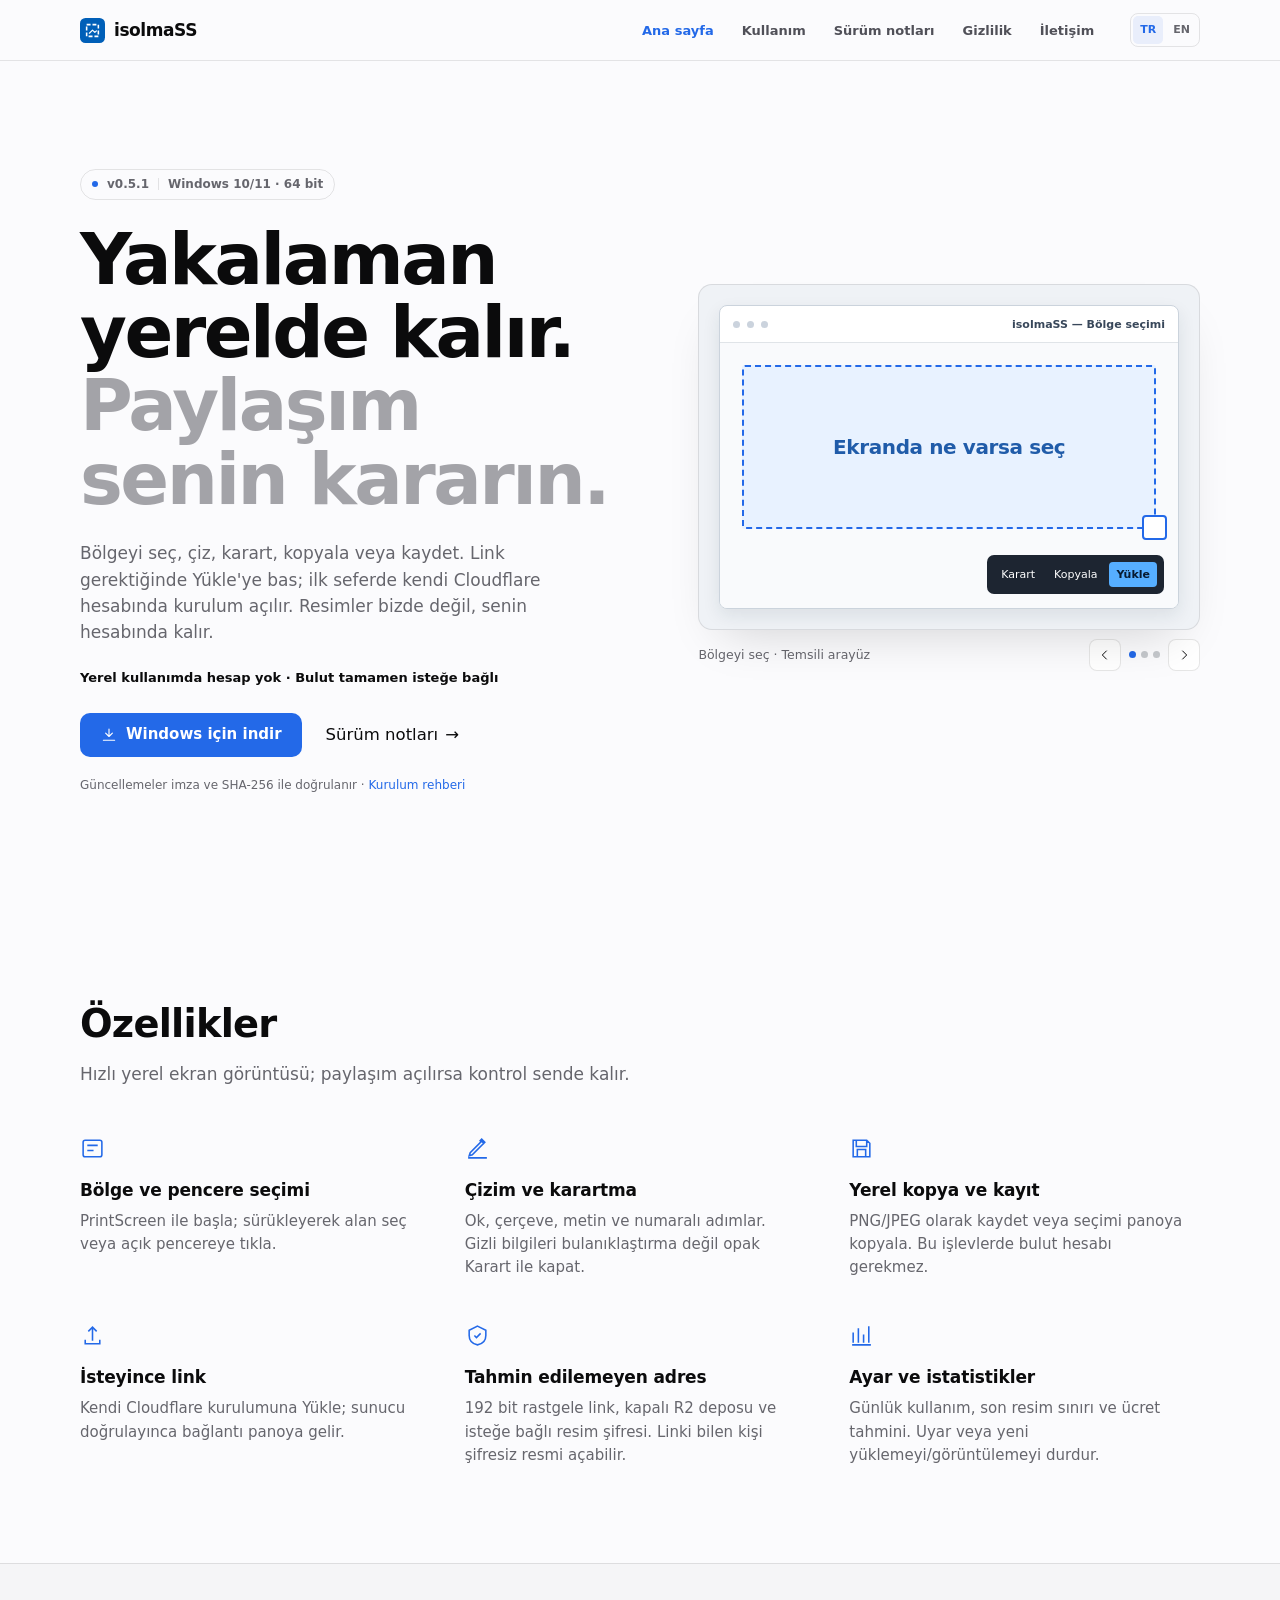
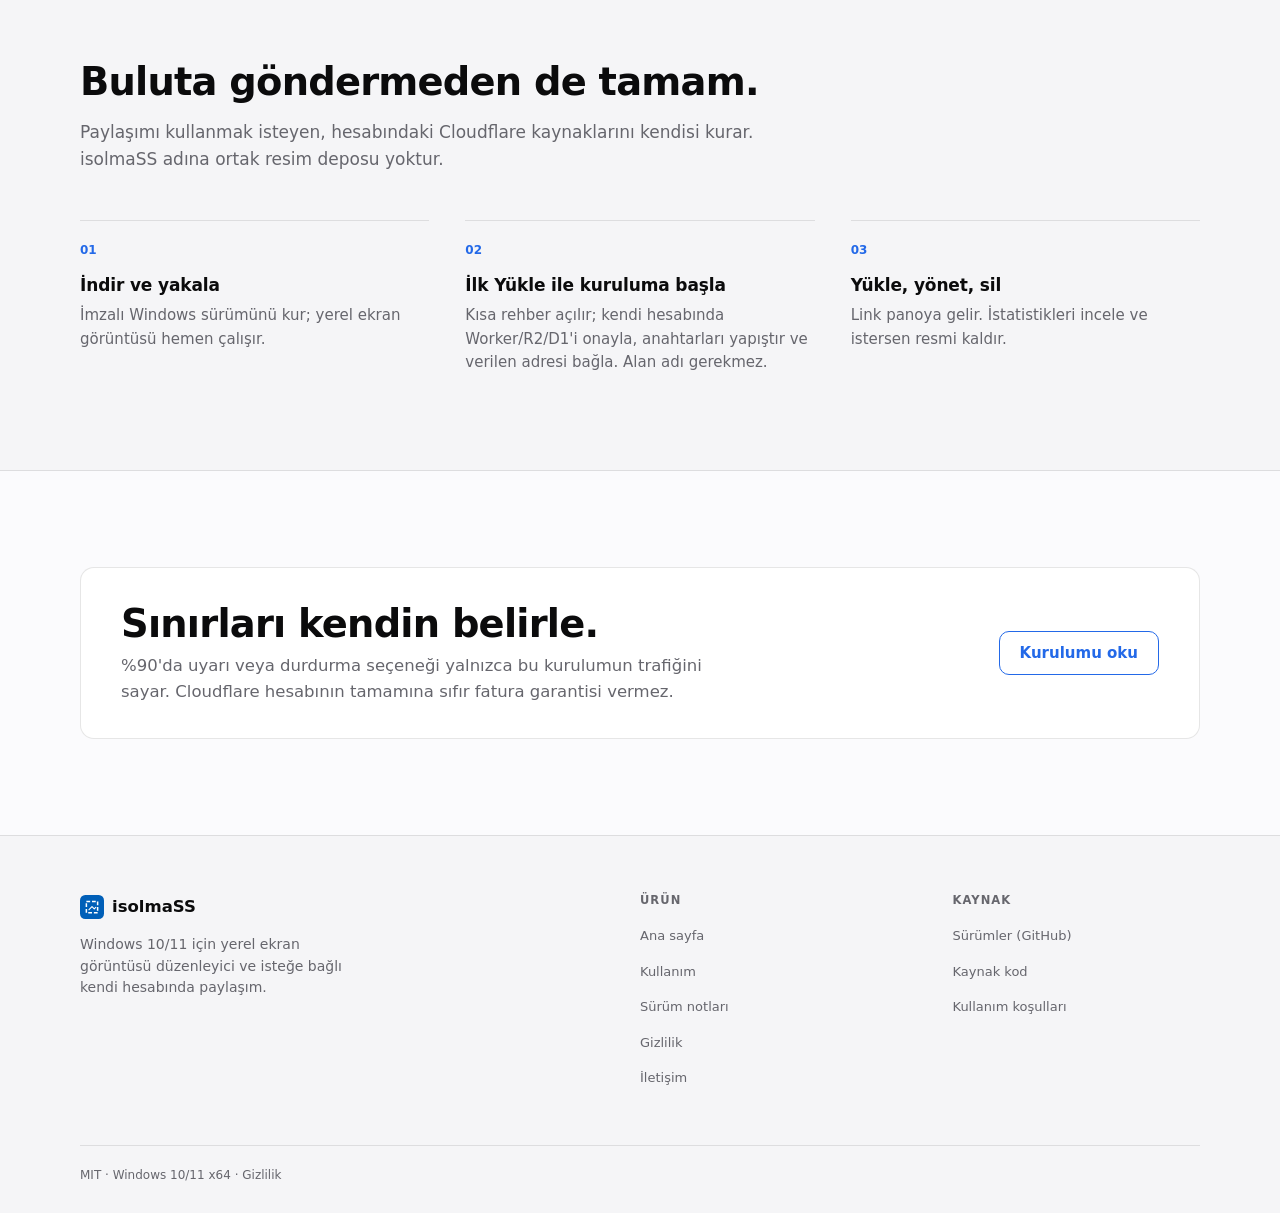
==== site/index.html @ c0c2cd87 "docs(site): explain guided first-upload setup" ====
<!doctype html><html lang="tr" data-title-tr="isolmaSS — Ekran görüntüsü senin kontrolünde" data-title-en="isolmaSS — Screenshots under your control" data-desc-tr="Windows'ta ekran görüntüsü alın, düzenleyin, yerelde kaydedin veya kendi Cloudflare hesabınızla link paylaşın." data-desc-en="Capture and edit screenshots on Windows; save locally or share through your own Cloudflare account."><head><meta charset="utf-8"><meta name="viewport" content="width=device-width,initial-scale=1"><meta name="color-scheme" content="light"><title>isolmaSS — Ekran görüntüsü senin kontrolünde</title><meta name="description" content="Windows'ta ekran görüntüsü alın, düzenleyin, yerelde kaydedin veya kendi Cloudflare hesabınızla link paylaşın."><link rel="canonical" href="https://ss.isolmaz.com/"><meta property="og:type" content="website"><meta property="og:site_name" content="isolmaSS"><meta property="og:title" content="isolmaSS — Ekran görüntüsü senin kontrolünde"><meta property="og:description" content="Ekran görüntülerini yerelde tut veya kendi Cloudflare hesabına yükle."><meta property="og:url" content="https://ss.isolmaz.com/"><link rel="icon" href="favicon.svg" type="image/svg+xml"><link rel="stylesheet" href="styles.css"><script defer src="site.js"></script></head><body><div class="read-progress" data-read-progress aria-hidden="true"></div><a class="skip" href="#main"><span data-lang="tr">İçeriğe geç</span><span data-lang="en">Skip to content</span></a>
<header class="site-header"><div class="shell site-header__inner"><a class="brand" href="index.html"><img src="favicon.svg" width="25" height="25" alt=""><span>isolmaSS</span></a><nav class="nav" id="site-nav" data-nav aria-label="Site menüsü"><ul class="nav__links"><li><a href="index.html" aria-current="page"><span data-lang="tr">Ana sayfa</span><span data-lang="en">Home</span></a></li><li><a href="docs.html"><span data-lang="tr">Kullanım</span><span data-lang="en">Usage</span></a></li><li><a href="changelog.html"><span data-lang="tr">Sürüm notları</span><span data-lang="en">Release notes</span></a></li><li><a href="privacy.html"><span data-lang="tr">Gizlilik</span><span data-lang="en">Privacy</span></a></li><li><a href="contact.html"><span data-lang="tr">İletişim</span><span data-lang="en">Contact</span></a></li></ul></nav><div class="lang" role="group" aria-label="Dil / Language"><button type="button" data-set-lang="tr" aria-pressed="true">TR</button><button type="button" data-set-lang="en" aria-pressed="false">EN</button></div><button class="nav-toggle" type="button" data-nav-toggle aria-expanded="false" aria-controls="site-nav" aria-label="Menüyü aç / Open menu"><svg viewBox="0 0 24 24" fill="none" stroke="currentColor" stroke-width="1.5" stroke-linecap="round" aria-hidden="true"><path d="M4 7h16M4 12h16M4 17h16"/></svg></button></div></header>
<main id="main"><section class="hero"><div class="shell hero__grid"><div class="hero__copy"><p class="release-chip reveal"><span class="release-chip__dot" aria-hidden="true"></span><span class="nums">v0.5.1</span><span class="release-chip__sep" aria-hidden="true"></span><span data-lang="tr">Windows 10/11 · 64 bit</span><span data-lang="en">Windows 10/11 · 64-bit</span></p><h1 class="hero__title reveal"><span class="hero__line" data-lang="tr">Yakalaman yerelde kalır.</span><span class="hero__line hero__line--soft" data-lang="tr">Paylaşım senin kararın.</span><span class="hero__line" data-lang="en">Capture locally.</span><span class="hero__line hero__line--soft" data-lang="en">Share by choice.</span></h1><p class="hero__lede reveal"><span data-lang="tr">Bölgeyi seç, çiz, karart, kopyala veya kaydet. Link gerektiğinde Yükle'ye bas; ilk seferde kendi Cloudflare hesabında kurulum açılır. Resimler bizde değil, senin hesabında kalır.</span><span data-lang="en">Select a region, draw, redact, copy or save. Need a link? Click Upload; first use opens setup in your own Cloudflare account. Images stay in your account, not ours.</span></p><p class="hero__caps reveal"><span data-lang="tr">Yerel kullanımda hesap yok · Bulut tamamen isteğe bağlı</span><span data-lang="en">No account for local capture · Cloud upload is optional</span></p><div class="hero__actions reveal"><a class="btn" href="https://github.com/isolmaz/isolmaSS-updates/releases/latest" rel="noopener noreferrer"><svg viewBox="0 0 24 24" fill="none" stroke="currentColor" stroke-width="1.5" stroke-linecap="round" stroke-linejoin="round" aria-hidden="true"><path d="M12 4v10M7.5 9.5 12 14l4.5-4.5M4.5 19h15"/></svg><span data-lang="tr">Windows için indir</span><span data-lang="en">Download for Windows</span></a><a class="link link--quiet link--arrow" href="changelog.html"><span data-lang="tr">Sürüm notları</span><span data-lang="en">Release notes</span><span class="arrow" aria-hidden="true">→</span></a></div><p class="hero__trust reveal"><span data-lang="tr">Güncellemeler imza ve SHA-256 ile doğrulanır · <a href="docs.html">Kurulum rehberi</a></span><span data-lang="en">Updates verified by signature and SHA-256 · <a href="docs.html">Setup guide</a></span></p></div>
<div class="carousel reveal" data-carousel><div class="stage" data-stage tabindex="0" role="group" aria-roledescription="carousel" aria-label="Temsili isolmaSS arayüz çizimleri"><div class="track" data-track><figure class="slide" data-slide data-label-tr="Bölgeyi seç · Temsili arayüz" data-label-en="Select a region · Illustrative UI"><div class="mock"><div class="mock__bar"><i></i><i></i><i></i><strong>isolmaSS — Bölge seçimi</strong></div><div class="mock__canvas"><div class="mock__selection"><span data-lang="tr">Ekranda ne varsa seç</span><span data-lang="en">Select what matters</span></div><div class="mock__tools"><span>Karart</span><span>Kopyala</span><span class="is-active">Yükle</span></div></div></div></figure><figure class="slide" data-slide data-label-tr="İşaretle ve opak karart · Temsili arayüz" data-label-en="Annotate and redact · Illustrative UI"><div class="mock"><div class="mock__bar"><i></i><i></i><i></i><strong>isolmaSS — Düzenleyici</strong></div><div class="mock__canvas"><div class="mock__annotation"></div><div class="mock__tools"><span>Kalem</span><span>Metin</span><span class="is-active">Karart</span></div></div></div></figure><figure class="slide" data-slide data-label-tr="İstatistikler ve sınırlar · Temsili arayüz" data-label-en="Statistics and limits · Illustrative UI"><div class="mock"><div class="mock__bar"><i></i><i></i><i></i><strong>isolmaSS — Cloudflare</strong></div><div class="mock__canvas"><div class="mock__stats"><span><strong>20</strong><span data-lang="tr">Yükleme</span><span data-lang="en">Uploads</span></span><span><strong>1000</strong><span data-lang="tr">Görüntülenme</span><span data-lang="en">Views</span></span><span><strong>50</strong><span data-lang="tr">Son resim</span><span data-lang="en">Recent images</span></span></div><div class="mock__row"><span data-lang="tr">%90 kullanımda uyar</span><span data-lang="en">Warn at 90% usage</span><b>ON</b></div><div class="mock__row"><span data-lang="tr">En eski resimleri sil</span><span data-lang="en">Remove oldest images</span><b>ON</b></div></div></div></figure></div></div><div class="carousel__foot"><p class="carousel__caption" data-caption aria-live="polite"></p><div class="carousel__controls"><button class="icon-btn" type="button" data-prev aria-label="Önceki görünüm / Previous view"><svg viewBox="0 0 24 24" fill="none" stroke="currentColor" stroke-width="1.5" aria-hidden="true"><path d="M14.5 5.5 8 12l6.5 6.5"/></svg></button><div class="dots" data-dots></div><button class="icon-btn" type="button" data-next aria-label="Sonraki görünüm / Next view"><svg viewBox="0 0 24 24" fill="none" stroke="currentColor" stroke-width="1.5" aria-hidden="true"><path d="M9.5 5.5 16 12l-6.5 6.5"/></svg></button></div></div></div></div></section>
<section class="section" id="ozellikler"><div class="shell"><div class="section__head reveal"><h2><span data-lang="tr">Özellikler</span><span data-lang="en">Features</span></h2><p><span data-lang="tr">Hızlı yerel ekran görüntüsü; paylaşım açılırsa kontrol sende kalır.</span><span data-lang="en">Fast local screenshot capture; when sharing is enabled, control stays with you.</span></p></div><ul class="features__grid"><li class="feature reveal"><svg viewBox="0 0 24 24" fill="none" stroke="currentColor" stroke-width="1.5" aria-hidden="true"><rect x="3" y="4" width="18" height="16" rx="2"/><path d="M7 9h10M7 14h6"/></svg><h3><span data-lang="tr">Bölge ve pencere seçimi</span><span data-lang="en">Region and window capture</span></h3><p><span data-lang="tr">PrintScreen ile başla; sürükleyerek alan seç veya açık pencereye tıkla.</span><span data-lang="en">Start with PrintScreen; drag a region or select a visible window.</span></p></li><li class="feature reveal"><svg viewBox="0 0 24 24" fill="none" stroke="currentColor" stroke-width="1.5" aria-hidden="true"><path d="m4 19 3-1 11-11-2-2L5 16zm10-14 2-2 3 3-2 2M3 21h18"/></svg><h3><span data-lang="tr">Çizim ve karartma</span><span data-lang="en">Annotate and redact</span></h3><p><span data-lang="tr">Ok, çerçeve, metin ve numaralı adımlar. Gizli bilgileri bulanıklaştırma değil opak Karart ile kapat.</span><span data-lang="en">Arrows, boxes, text and numbered steps. Cover secrets with opaque redaction, not blur.</span></p></li><li class="feature reveal"><svg viewBox="0 0 24 24" fill="none" stroke="currentColor" stroke-width="1.5" aria-hidden="true"><path d="M7 4h10l3 3v13H4V4zM7 4v6h10V4M8 20v-7h8v7"/></svg><h3><span data-lang="tr">Yerel kopya ve kayıt</span><span data-lang="en">Local copy and save</span></h3><p><span data-lang="tr">PNG/JPEG olarak kaydet veya seçimi panoya kopyala. Bu işlevlerde bulut hesabı gerekmez.</span><span data-lang="en">Save as PNG/JPEG or copy the region. No cloud account required.</span></p></li><li class="feature reveal"><svg viewBox="0 0 24 24" fill="none" stroke="currentColor" stroke-width="1.5" aria-hidden="true"><path d="M12 17V4m-4 4 4-4 4 4M5 16v4h14v-4"/></svg><h3><span data-lang="tr">İsteyince link</span><span data-lang="en">A link when you want one</span></h3><p><span data-lang="tr">Kendi Cloudflare kurulumuna Yükle; sunucu doğrulayınca bağlantı panoya gelir.</span><span data-lang="en">Upload to your own Cloudflare Worker; the link reaches the clipboard after success.</span></p></li><li class="feature reveal"><svg viewBox="0 0 24 24" fill="none" stroke="currentColor" stroke-width="1.5" aria-hidden="true"><path d="M12 3 20 7v5c0 5-3 8-8 9-5-1-8-4-8-9V7zM9 12l2 2 4-4"/></svg><h3><span data-lang="tr">Tahmin edilemeyen adres</span><span data-lang="en">Unpredictable addresses</span></h3><p><span data-lang="tr">192 bit rastgele link, kapalı R2 deposu ve isteğe bağlı resim şifresi. Linki bilen kişi şifresiz resmi açabilir.</span><span data-lang="en">192-bit random link, private R2 and optional password. Anyone with an unprotected link can view it.</span></p></li><li class="feature reveal"><svg viewBox="0 0 24 24" fill="none" stroke="currentColor" stroke-width="1.5" aria-hidden="true"><path d="M4 19V9M9 19V5M14 19v-8M19 19V3M3 21h18"/></svg><h3><span data-lang="tr">Ayar ve istatistikler</span><span data-lang="en">Settings and statistics</span></h3><p><span data-lang="tr">Günlük kullanım, son resim sınırı ve ücret tahmini. Uyar veya yeni yüklemeyi/görüntülemeyi durdur.</span><span data-lang="en">Daily usage, retention limits and cost estimates. Warn or stop new uploads/views.</span></p></li></ul></div></section>
<section class="section section--band"><div class="shell"><div class="section__head reveal"><h2><span data-lang="tr">Buluta göndermeden de tamam.</span><span data-lang="en">Complete without the cloud.</span></h2><p><span data-lang="tr">Paylaşımı kullanmak isteyen, hesabındaki Cloudflare kaynaklarını kendisi kurar. isolmaSS adına ortak resim deposu yoktur.</span><span data-lang="en">Sharing users install Cloudflare resources in their own accounts. isolmaSS does not run a shared image store.</span></p></div><ol class="flow"><li><h3><span data-lang="tr">İndir ve yakala</span><span data-lang="en">Download and capture</span></h3><p><span data-lang="tr">İmzalı Windows sürümünü kur; yerel ekran görüntüsü hemen çalışır.</span><span data-lang="en">Install the signed Windows release; local capture works immediately.</span></p></li><li><h3><span data-lang="tr">İlk Yükle ile kuruluma başla</span><span data-lang="en">Start setup on first Upload</span></h3><p><span data-lang="tr">Kısa rehber açılır; kendi hesabında Worker/R2/D1'i onayla, anahtarları yapıştır ve verilen adresi bağla. Alan adı gerekmez.</span><span data-lang="en">The guided screen opens; approve Worker/R2/D1 in your account, paste the keys and pair the provided address. No custom domain needed.</span></p></li><li><h3><span data-lang="tr">Yükle, yönet, sil</span><span data-lang="en">Upload, manage, remove</span></h3><p><span data-lang="tr">Link panoya gelir. İstatistikleri incele ve istersen resmi kaldır.</span><span data-lang="en">Copy the link, inspect usage and remove an image when necessary.</span></p></li></ol></div></section>
<section class="section"><div class="shell"><div class="callout"><div><h2><span data-lang="tr">Sınırları kendin belirle.</span><span data-lang="en">Choose your limits.</span></h2><p><span data-lang="tr">%90'da uyarı veya durdurma seçeneği yalnızca bu kurulumun trafiğini sayar. Cloudflare hesabının tamamına sıfır fatura garantisi vermez.</span><span data-lang="en">Warn or stop at 90% based on this installation's traffic. It cannot guarantee zero charges for an entire Cloudflare account.</span></p></div><a class="btn btn--outline" href="docs.html"><span data-lang="tr">Kurulumu oku</span><span data-lang="en">Read setup guide</span></a></div></div></section></main>
<footer class="footer"><div class="shell"><div class="footer__grid"><div><div class="footer__brand"><img src="favicon.svg" width="24" height="24" alt=""><span>isolmaSS</span></div><p class="footer__tagline"><span data-lang="tr">Windows 10/11 için yerel ekran görüntüsü düzenleyici ve isteğe bağlı kendi hesabında paylaşım.</span><span data-lang="en">Local Windows screenshot editor with optional self-hosted sharing.</span></p></div><div class="footer__col"><h2 class="kicker"><span data-lang="tr">Ürün</span><span data-lang="en">Product</span></h2><ul><li><a href="index.html"><span data-lang="tr">Ana sayfa</span><span data-lang="en">Home</span></a></li><li><a href="docs.html"><span data-lang="tr">Kullanım</span><span data-lang="en">Usage</span></a></li><li><a href="changelog.html"><span data-lang="tr">Sürüm notları</span><span data-lang="en">Release notes</span></a></li><li><a href="privacy.html"><span data-lang="tr">Gizlilik</span><span data-lang="en">Privacy</span></a></li><li><a href="contact.html"><span data-lang="tr">İletişim</span><span data-lang="en">Contact</span></a></li></ul></div><div class="footer__col"><h2 class="kicker"><span data-lang="tr">Kaynak</span><span data-lang="en">Source</span></h2><ul><li><a href="https://github.com/isolmaz/isolmaSS-updates/releases/latest"><span data-lang="tr">Sürümler (GitHub)</span><span data-lang="en">Releases (GitHub)</span></a></li><li><a href="https://github.com/isolmaz/isolmaSS_V2"><span data-lang="tr">Kaynak kod</span><span data-lang="en">Source code</span></a></li><li><a href="terms.html"><span data-lang="tr">Kullanım koşulları</span><span data-lang="en">Terms</span></a></li></ul></div></div><div class="footer__bottom">MIT · Windows 10/11 x64 · <a href="privacy.html"><span data-lang="tr">Gizlilik</span><span data-lang="en">Privacy</span></a></div></div></footer></body></html>
---- site/styles.css ----
/* isolmaSS: light editorial system shared with the owner's SSDownload site. */
:root{--page:#fbfbfd;--surface:#fff;--band:#f5f5f7;--ink:#0b0b0c;--ink-2:#66666d;--hairline:rgba(11,11,12,.1);--accent:#2369e8;--accent-hover:#1b57c9;--r-btn:10px;--r-frame:14px;--header-h:60px;--shell:1120px;--ease:cubic-bezier(.16,1,.3,1);--shadow:0 24px 48px -24px rgba(11,11,12,.18);--sans:-apple-system,BlinkMacSystemFont,'Segoe UI Variable Display','Segoe UI',system-ui,Roboto,Arial,sans-serif;--mono:ui-monospace,Consolas,monospace}
*,*::before,*::after{box-sizing:border-box}html{-webkit-text-size-adjust:100%;scroll-behavior:smooth}body{margin:0;background:var(--page);color:var(--ink);font:16.5px/1.55 var(--sans);-webkit-font-smoothing:antialiased}h1,h2,h3,p,figure,ul,ol,table{margin:0}ul,ol{padding:0;list-style:none}img,svg{display:block;max-width:100%}a{color:inherit;text-decoration:none}button{font:inherit;color:inherit;border:0;background:none;cursor:pointer}code,kbd{font-family:var(--mono)}[hidden]{display:none!important}::selection{background:rgba(35,105,232,.16)}:focus-visible{outline:2px solid var(--accent);outline-offset:3px;border-radius:4px}.skip{position:absolute;top:8px;left:8px;z-index:100;padding:10px 14px;background:var(--surface);border:1px solid var(--hairline);border-radius:var(--r-btn);font-size:14px;font-weight:600;transform:translateY(-160%)}.skip:focus-visible{transform:none}.read-progress{position:fixed;top:0;left:0;right:0;z-index:80;height:2px;background:var(--accent);transform:scaleX(0);transform-origin:0 50%;pointer-events:none}html[lang=en] [data-lang=tr],html[lang=tr] [data-lang=en]{display:none!important}
.shell{width:100%;max-width:calc(var(--shell) + 48px);padding-inline:24px;margin-inline:auto}.section{padding:96px 0}.section--band{background:var(--band);border-top:1px solid var(--hairline);border-bottom:1px solid var(--hairline)}.section__head{max-width:720px;margin-bottom:48px}.section__head p{margin-top:16px;font-size:17px;color:var(--ink-2)}h1{font-size:clamp(2.75rem,6vw,4.5rem);font-weight:600;letter-spacing:-.035em;line-height:1.02}h2{font-size:clamp(1.75rem,3vw,2.5rem);font-weight:600;letter-spacing:-.02em;line-height:1.12}h3{font-size:1.0625rem;font-weight:600;letter-spacing:-.008em;line-height:1.35}.muted,.lede{color:var(--ink-2)}.nums{font-variant-numeric:tabular-nums}.kicker{font-size:11.5px;font-weight:600;letter-spacing:.09em;text-transform:uppercase;color:var(--ink-2)}.link{color:var(--accent);font-weight:500}.link:hover{color:var(--accent-hover);text-decoration:underline;text-underline-offset:3px}.link--quiet{color:var(--ink)}.link--quiet:hover{color:var(--ink-2)}.link--arrow{display:inline-flex;align-items:baseline;gap:7px}.link--arrow .arrow{transition:transform 160ms var(--ease)}.link--arrow:hover .arrow{transform:translateX(3px)}.btn{display:inline-flex;align-items:center;justify-content:center;gap:8px;min-height:44px;padding:0 20px;border-radius:var(--r-btn);background:var(--accent);color:#fff;font-size:15px;font-weight:600;white-space:nowrap;transition:background-color 160ms,transform 160ms}.btn:hover{background:var(--accent-hover)}.btn:active{transform:translateY(1px)}.btn svg{width:18px;height:18px}.btn--outline{color:var(--accent);background:transparent;border:1px solid var(--accent)}.btn--outline:hover{color:#fff}code{padding:.1em .38em;border:1px solid var(--hairline);border-radius:6px;background:var(--band);font-size:.88em}pre{overflow:auto;background:#141925;color:#eff3ff;padding:20px;border-radius:10px}pre code{background:none;border:0;color:inherit;padding:0}
.site-header{position:sticky;top:0;z-index:50;background:rgba(251,251,253,.95);border-bottom:1px solid var(--hairline);backdrop-filter:blur(18px)}.site-header__inner{display:flex;align-items:center;gap:36px;min-height:var(--header-h)}.brand{display:inline-flex;align-items:center;gap:9px;flex:none;font-weight:650;letter-spacing:-.025em;font-size:17px}.brand img{width:25px;height:25px}.nav{margin-left:auto}.nav__links{display:flex;align-items:center;gap:28px}.nav__links a{font-size:13px;font-weight:550;color:#505058;transition:color 160ms}.nav__links a:hover,.nav__links a[aria-current=page]{color:var(--accent)}.lang{display:flex;gap:3px;padding:2px;border:1px solid var(--hairline);border-radius:8px}.lang button{font-size:11px;font-weight:700;padding:5px 7px;border-radius:5px;color:var(--ink-2)}.lang button[aria-pressed=true]{background:#e9eefb;color:var(--accent)}.nav-toggle{display:none;width:35px;height:35px;padding:8px}.nav-toggle svg{width:19px;height:19px}.site-header[data-scrolled=true]{box-shadow:0 2px 15px rgba(0,0,0,.035)}
.hero{padding:108px 0 112px}.hero__grid{display:grid;grid-template-columns:1.05fr .95fr;gap:64px;align-items:center}.release-chip{display:inline-flex;gap:9px;align-items:center;padding:5px 11px;border:1px solid var(--hairline);border-radius:999px;color:var(--ink-2);font-size:12px;font-weight:600}.release-chip__dot{width:6px;height:6px;background:var(--accent);border-radius:50%}.release-chip__sep{height:12px;width:1px;background:var(--hairline)}.hero__title{margin:23px 0 24px}.hero__line{display:block}.hero__line--soft{color:#a3a3a8}.hero__lede{font-size:17px;color:var(--ink-2);max-width:49ch}.hero__caps{font-size:13px;font-weight:600;margin:22px 0 25px}.hero__actions{display:flex;align-items:center;gap:24px;flex-wrap:wrap}.hero__trust{font-size:12px;color:var(--ink-2);margin-top:19px}.hero__trust a{color:var(--accent)}.carousel{min-width:0}.stage{position:relative;overflow:hidden;border:1px solid var(--hairline);border-radius:var(--r-frame);box-shadow:var(--shadow);background:#eff2f6;aspect-ratio:1.45;outline-offset:4px}.track{display:flex;height:100%;transition:transform .48s var(--ease)}.slide{width:100%;height:100%;flex:0 0 100%;padding:20px}.stage__empty{display:grid;place-items:center;height:100%;padding:30px;color:var(--ink-2)}.carousel__foot{display:flex;align-items:center;justify-content:space-between;gap:20px;min-height:49px}.carousel__caption{font-size:12.5px;color:var(--ink-2)}.carousel__controls{display:flex;align-items:center;gap:8px}.icon-btn{width:32px;height:32px;display:grid;place-items:center;border:1px solid var(--hairline);border-radius:8px;background:var(--surface)}.icon-btn:hover{background:var(--band)}.icon-btn svg{width:16px;height:16px}.dots{display:flex;gap:5px}.dots button{width:7px;height:7px;padding:0;border-radius:50%;background:#c5c8cc}.dots button[aria-current=true]{background:var(--accent)}.mock{height:100%;border:1px solid #cbd3dc;border-radius:8px;background:#fff;overflow:hidden;box-shadow:0 7px 18px rgba(21,39,60,.09);font-size:12px}.mock__bar{height:37px;display:flex;align-items:center;padding:0 13px;border-bottom:1px solid #e0e4e8;gap:7px;color:#68737e}.mock__bar i{width:7px;height:7px;border-radius:50%;background:#cbd3dd}.mock__bar strong{font-size:11px;font-weight:600;margin-left:auto;color:#38475a}.mock__canvas{position:relative;height:calc(100% - 37px);padding:22px;background:#f9fafc;overflow:hidden}.mock__selection{height:74%;border:2px dashed var(--accent);border-radius:3px;position:relative;background:#e8f2ff;display:grid;place-items:center;color:#205ca9;font-size:20px;font-weight:650;letter-spacing:-.02em}.mock__selection::after{content:'';position:absolute;bottom:-13px;right:-13px;width:25px;height:25px;border:2px solid var(--accent);background:#fff;border-radius:4px}.mock__tools{display:flex;gap:5px;position:absolute;bottom:14px;right:14px;background:#1d2531;border-radius:7px;padding:7px}.mock__tools span{color:#fff;font-size:11px;padding:4px 7px}.mock__tools .is-active{background:#56aeff;color:#071a30;border-radius:4px;font-weight:700}.mock__annotation{border:4px solid #e34e4e;height:60%;width:65%;margin:15px auto;border-radius:4px;position:relative}.mock__annotation::after{content:'2';position:absolute;left:-17px;top:-17px;background:#2369e8;color:white;width:25px;height:25px;border-radius:50%;text-align:center;line-height:25px;font-weight:750}.mock__stats{display:grid;grid-template-columns:repeat(3,1fr);gap:10px;margin:14px 0}.mock__stats span{padding:13px;background:#f3f6fa;border-radius:7px;color:#566879;font-size:11px}.mock__stats strong{display:block;color:#101923;font-size:21px;font-weight:680}.mock__row{border-top:1px solid #e2e8ef;padding:11px 3px;color:#405365}.mock__row b{color:#2369e8;float:right}
.features__grid{display:grid;grid-template-columns:repeat(3,1fr);gap:44px 34px}.feature svg{width:25px;height:25px;color:var(--accent);margin-bottom:18px}.feature p{color:var(--ink-2);font-size:15px;margin-top:8px;max-width:35ch}.feature h3{font-size:17px}.flow{display:grid;grid-template-columns:repeat(3,1fr);gap:36px;counter-reset:steps}.flow li{counter-increment:steps;border-top:1px solid var(--hairline);padding-top:20px}.flow li::before{content:counter(steps,decimal-leading-zero);color:var(--accent);font-size:12px;font-weight:650;display:block;margin-bottom:15px}.flow p{color:var(--ink-2);font-size:15px;margin-top:7px}.callout{display:flex;align-items:center;justify-content:space-between;gap:28px;padding:34px 40px;border:1px solid var(--hairline);background:var(--surface);border-radius:var(--r-frame)}.callout p{color:var(--ink-2);margin-top:8px;max-width:59ch}
.page-head{padding:77px 0 45px;border-bottom:1px solid var(--hairline)}.page-head p{margin-top:17px;color:var(--ink-2);max-width:70ch;font-size:17px}.page-body{padding:55px 0 105px}.doc{display:grid;grid-template-columns:220px minmax(0,1fr);gap:78px;padding-top:45px;padding-bottom:100px}.toc{position:sticky;top:calc(var(--header-h) + 24px);height:max-content}.toc h2{margin-bottom:18px}.toc ol{display:grid;gap:13px}.toc a{font-size:14px;color:var(--ink-2)}.toc a:hover{color:var(--accent)}.doc__body{min-width:0;max-width:740px}.doc__section{padding-bottom:37px;margin-bottom:37px;border-bottom:1px solid var(--hairline);scroll-margin-top:95px}.doc__section:last-child{border:0}.doc__section h2{font-size:27px;margin-bottom:17px}.doc__section h3{margin:25px 0 8px}.doc__section p,.doc__section li{color:#404048;line-height:1.75}.doc__section p+p{margin-top:15px}.doc__section ul,.doc__section ol{list-style:disc;padding-left:22px}.doc__section ol{list-style:decimal}.doc__section li{margin-bottom:9px}.doc__section a{color:var(--accent);text-decoration:underline;text-underline-offset:3px}.note{padding:17px 20px;border:1px solid #d9e4f7;background:#f2f6ff;border-radius:8px;margin-top:22px}.doc__section table{display:block;overflow-x:auto;width:100%;border-collapse:collapse;font-variant-numeric:tabular-nums}.doc__section td,.doc__section th{min-width:130px;padding:10px;border-bottom:1px solid var(--hairline);text-align:left}.doc__section th{font-size:13px;background:var(--band)}.changelog{max-width:760px}.changelog li{border-bottom:1px solid var(--hairline);padding:24px 0}.changelog h2{font-size:23px}.changelog p{color:var(--ink-2);margin-top:7px}.changelog ul{list-style:disc;padding-left:24px;margin-top:15px;color:#404048}.changelog li li{border:0;padding:3px 0}.page-body>.doc__body{max-width:760px}
.footer{border-top:1px solid var(--hairline);background:var(--band);padding:58px 0 28px}.footer__grid{display:grid;grid-template-columns:minmax(0,2fr) repeat(2,minmax(0,1fr));gap:65px}.footer__brand{display:flex;align-items:center;gap:8px;font-weight:650}.footer__brand img{width:24px;height:24px}.footer__tagline{margin-top:14px;color:var(--ink-2);font-size:14px;max-width:32ch}.footer__col h2{font-size:11.5px;margin-bottom:15px}.footer__col li+li{margin-top:10px}.footer__col a{font-size:13px;color:var(--ink-2)}.footer__col a:hover{color:var(--accent)}.footer__bottom{margin-top:55px;border-top:1px solid var(--hairline);padding-top:20px;font-size:12px;color:var(--ink-2)}
.reveal{opacity:1;transform:none}.js .reveal{opacity:1;transform:translateY(14px);transition:opacity .65s var(--ease),transform .65s var(--ease)}.js .reveal.is-in{opacity:1;transform:none}
@media(max-width:900px){.hero__grid{gap:36px}.nav__links{gap:17px}.features__grid{grid-template-columns:repeat(2,1fr)}.doc{gap:35px;grid-template-columns:175px minmax(0,1fr)}}
@media(max-width:760px){.section{padding:64px 0}.hero{padding:66px 0 75px}.hero__grid{grid-template-columns:1fr}.hero__copy{max-width:620px}.stage{max-width:650px}.nav-toggle{display:block;margin-left:auto}.nav{position:absolute;left:0;right:0;top:var(--header-h);margin:0;background:var(--surface);border-bottom:1px solid var(--hairline);padding:13px 24px;box-shadow:0 14px 24px -20px rgba(0,0,0,.26);display:none}.nav.is-open{display:block}.nav__links{display:grid;gap:0}.nav__links a{display:block;padding:10px 0;font-size:15px}.lang{margin-left:0}.site-header__inner{gap:13px}.doc{display:block}.toc{position:static;margin-bottom:40px;border-bottom:1px solid var(--hairline);padding-bottom:24px}.toc ol{grid-template-columns:repeat(2,1fr)}.footer__grid{gap:35px;grid-template-columns:repeat(2,minmax(0,1fr))}.footer__grid>div:first-child{grid-column:1/-1}}
@media(max-width:560px){.shell{padding-inline:20px}.hero__title{font-size:clamp(2.45rem,10.4vw,3.9rem)}.hero__actions{gap:15px}.stage{aspect-ratio:1.22}.slide{padding:12px}.mock__selection{font-size:15px}.mock__tools{bottom:10px;right:8px}.mock__tools span{font-size:9px;padding:3px}.features__grid,.flow{grid-template-columns:1fr;gap:25px}.callout{display:block;padding:25px}.callout .btn{margin-top:18px}.page-head{padding:50px 0 31px}.page-body{padding:34px 0 70px}.doc{padding-top:35px;padding-bottom:60px}.toc ol{grid-template-columns:1fr 1fr}.footer{padding:42px 0 26px}}
@media(prefers-reduced-motion:reduce){html{scroll-behavior:auto}.js .reveal{opacity:1;transform:none;transition:none}.track,.btn,.link--arrow .arrow{transition:none}}
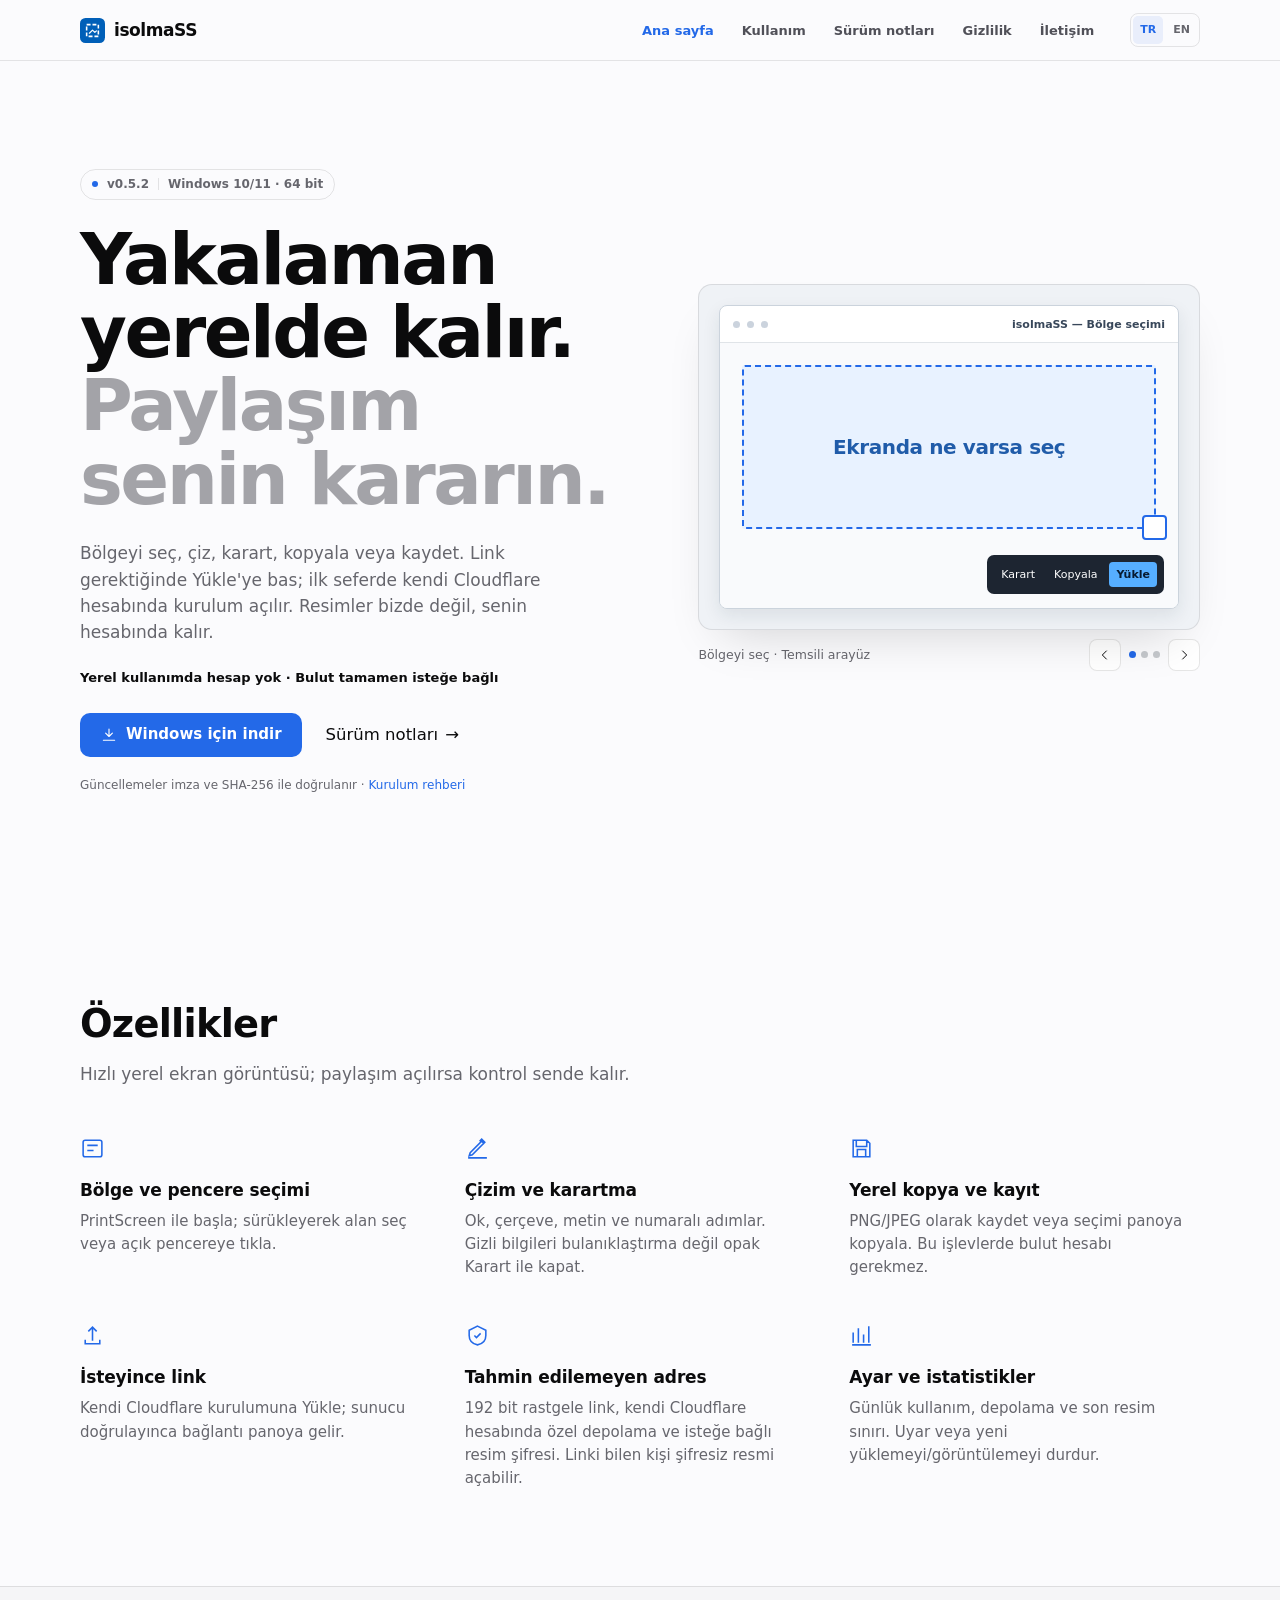
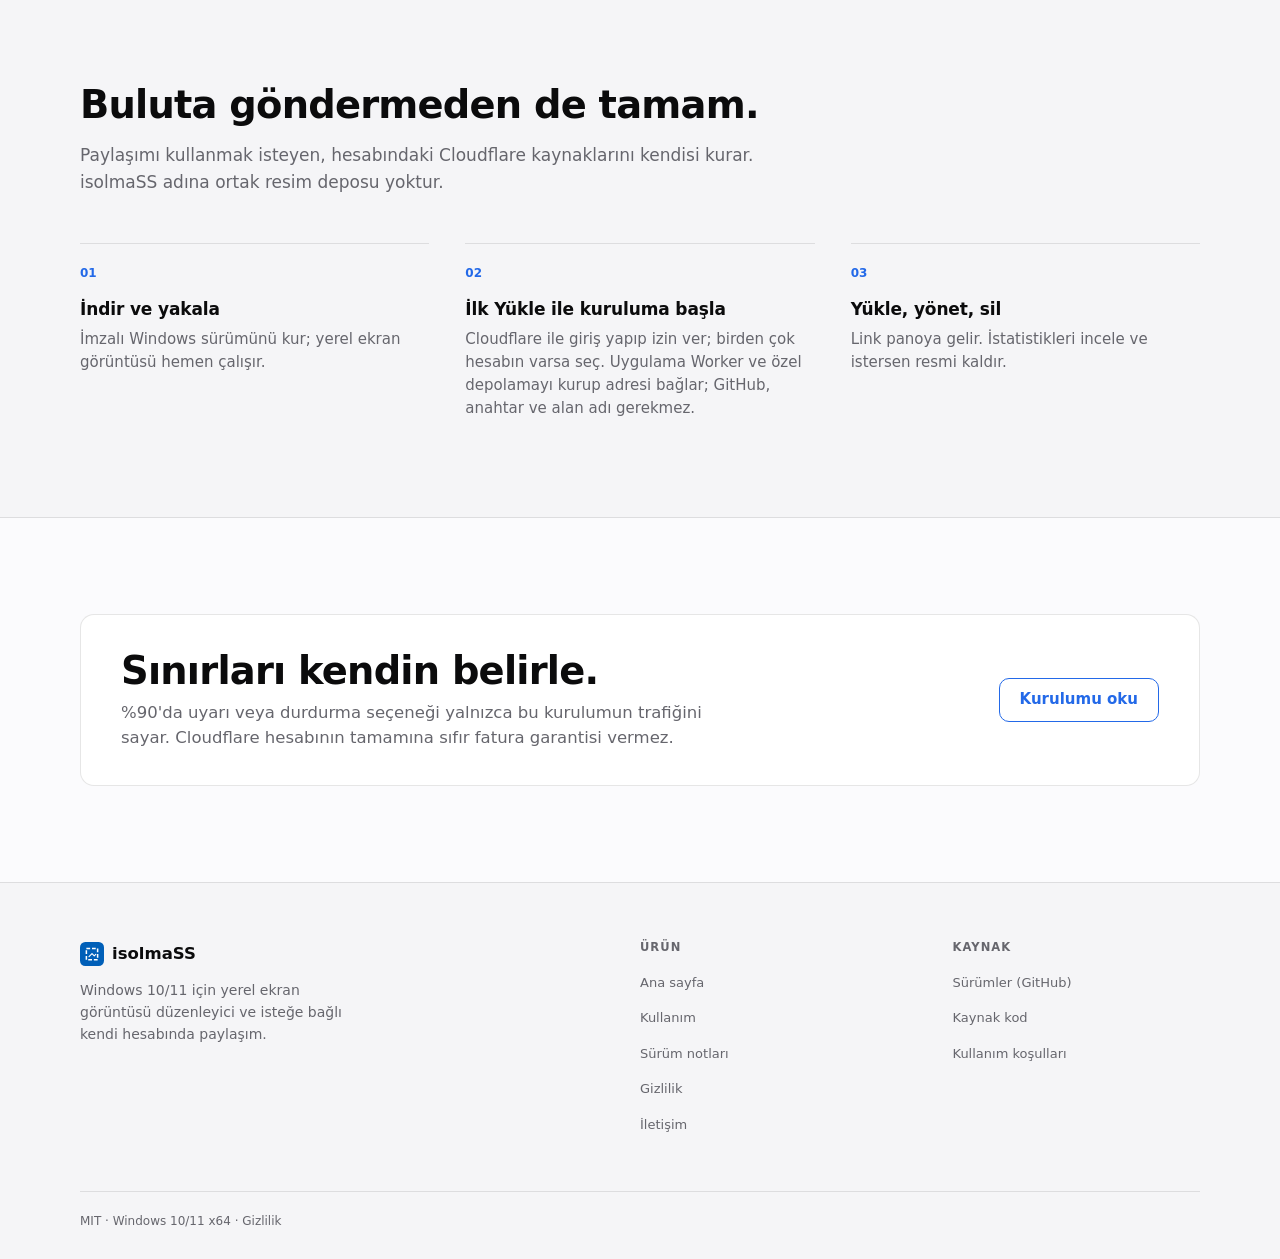
==== commit f18b569c: "feat(cloudflare): install user-owned Worker via OAuth" ====
--- a/site/index.html
+++ b/site/index.html
@@ -1,8 +1,8 @@
 <!doctype html><html lang="tr" data-title-tr="isolmaSS — Ekran görüntüsü senin kontrolünde" data-title-en="isolmaSS — Screenshots under your control" data-desc-tr="Windows'ta ekran görüntüsü alın, düzenleyin, yerelde kaydedin veya kendi Cloudflare hesabınızla link paylaşın." data-desc-en="Capture and edit screenshots on Windows; save locally or share through your own Cloudflare account."><head><meta charset="utf-8"><meta name="viewport" content="width=device-width,initial-scale=1"><meta name="color-scheme" content="light"><title>isolmaSS — Ekran görüntüsü senin kontrolünde</title><meta name="description" content="Windows'ta ekran görüntüsü alın, düzenleyin, yerelde kaydedin veya kendi Cloudflare hesabınızla link paylaşın."><link rel="canonical" href="https://ss.isolmaz.com/"><meta property="og:type" content="website"><meta property="og:site_name" content="isolmaSS"><meta property="og:title" content="isolmaSS — Ekran görüntüsü senin kontrolünde"><meta property="og:description" content="Ekran görüntülerini yerelde tut veya kendi Cloudflare hesabına yükle."><meta property="og:url" content="https://ss.isolmaz.com/"><link rel="icon" href="favicon.svg" type="image/svg+xml"><link rel="stylesheet" href="styles.css"><script defer src="site.js"></script></head><body><div class="read-progress" data-read-progress aria-hidden="true"></div><a class="skip" href="#main"><span data-lang="tr">İçeriğe geç</span><span data-lang="en">Skip to content</span></a>
 <header class="site-header"><div class="shell site-header__inner"><a class="brand" href="index.html"><img src="favicon.svg" width="25" height="25" alt=""><span>isolmaSS</span></a><nav class="nav" id="site-nav" data-nav aria-label="Site menüsü"><ul class="nav__links"><li><a href="index.html" aria-current="page"><span data-lang="tr">Ana sayfa</span><span data-lang="en">Home</span></a></li><li><a href="docs.html"><span data-lang="tr">Kullanım</span><span data-lang="en">Usage</span></a></li><li><a href="changelog.html"><span data-lang="tr">Sürüm notları</span><span data-lang="en">Release notes</span></a></li><li><a href="privacy.html"><span data-lang="tr">Gizlilik</span><span data-lang="en">Privacy</span></a></li><li><a href="contact.html"><span data-lang="tr">İletişim</span><span data-lang="en">Contact</span></a></li></ul></nav><div class="lang" role="group" aria-label="Dil / Language"><button type="button" data-set-lang="tr" aria-pressed="true">TR</button><button type="button" data-set-lang="en" aria-pressed="false">EN</button></div><button class="nav-toggle" type="button" data-nav-toggle aria-expanded="false" aria-controls="site-nav" aria-label="Menüyü aç / Open menu"><svg viewBox="0 0 24 24" fill="none" stroke="currentColor" stroke-width="1.5" stroke-linecap="round" aria-hidden="true"><path d="M4 7h16M4 12h16M4 17h16"/></svg></button></div></header>
-<main id="main"><section class="hero"><div class="shell hero__grid"><div class="hero__copy"><p class="release-chip reveal"><span class="release-chip__dot" aria-hidden="true"></span><span class="nums">v0.5.1</span><span class="release-chip__sep" aria-hidden="true"></span><span data-lang="tr">Windows 10/11 · 64 bit</span><span data-lang="en">Windows 10/11 · 64-bit</span></p><h1 class="hero__title reveal"><span class="hero__line" data-lang="tr">Yakalaman yerelde kalır.</span><span class="hero__line hero__line--soft" data-lang="tr">Paylaşım senin kararın.</span><span class="hero__line" data-lang="en">Capture locally.</span><span class="hero__line hero__line--soft" data-lang="en">Share by choice.</span></h1><p class="hero__lede reveal"><span data-lang="tr">Bölgeyi seç, çiz, karart, kopyala veya kaydet. Link gerektiğinde Yükle'ye bas; ilk seferde kendi Cloudflare hesabında kurulum açılır. Resimler bizde değil, senin hesabında kalır.</span><span data-lang="en">Select a region, draw, redact, copy or save. Need a link? Click Upload; first use opens setup in your own Cloudflare account. Images stay in your account, not ours.</span></p><p class="hero__caps reveal"><span data-lang="tr">Yerel kullanımda hesap yok · Bulut tamamen isteğe bağlı</span><span data-lang="en">No account for local capture · Cloud upload is optional</span></p><div class="hero__actions reveal"><a class="btn" href="https://github.com/isolmaz/isolmaSS-updates/releases/latest" rel="noopener noreferrer"><svg viewBox="0 0 24 24" fill="none" stroke="currentColor" stroke-width="1.5" stroke-linecap="round" stroke-linejoin="round" aria-hidden="true"><path d="M12 4v10M7.5 9.5 12 14l4.5-4.5M4.5 19h15"/></svg><span data-lang="tr">Windows için indir</span><span data-lang="en">Download for Windows</span></a><a class="link link--quiet link--arrow" href="changelog.html"><span data-lang="tr">Sürüm notları</span><span data-lang="en">Release notes</span><span class="arrow" aria-hidden="true">→</span></a></div><p class="hero__trust reveal"><span data-lang="tr">Güncellemeler imza ve SHA-256 ile doğrulanır · <a href="docs.html">Kurulum rehberi</a></span><span data-lang="en">Updates verified by signature and SHA-256 · <a href="docs.html">Setup guide</a></span></p></div>
+<main id="main"><section class="hero"><div class="shell hero__grid"><div class="hero__copy"><p class="release-chip reveal"><span class="release-chip__dot" aria-hidden="true"></span><span class="nums">v0.5.2</span><span class="release-chip__sep" aria-hidden="true"></span><span data-lang="tr">Windows 10/11 · 64 bit</span><span data-lang="en">Windows 10/11 · 64-bit</span></p><h1 class="hero__title reveal"><span class="hero__line" data-lang="tr">Yakalaman yerelde kalır.</span><span class="hero__line hero__line--soft" data-lang="tr">Paylaşım senin kararın.</span><span class="hero__line" data-lang="en">Capture locally.</span><span class="hero__line hero__line--soft" data-lang="en">Share by choice.</span></h1><p class="hero__lede reveal"><span data-lang="tr">Bölgeyi seç, çiz, karart, kopyala veya kaydet. Link gerektiğinde Yükle'ye bas; ilk seferde kendi Cloudflare hesabında kurulum açılır. Resimler bizde değil, senin hesabında kalır.</span><span data-lang="en">Select a region, draw, redact, copy or save. Need a link? Click Upload; first use opens setup in your own Cloudflare account. Images stay in your account, not ours.</span></p><p class="hero__caps reveal"><span data-lang="tr">Yerel kullanımda hesap yok · Bulut tamamen isteğe bağlı</span><span data-lang="en">No account for local capture · Cloud upload is optional</span></p><div class="hero__actions reveal"><a class="btn" href="https://github.com/isolmaz/isolmaSS-updates/releases/latest" rel="noopener noreferrer"><svg viewBox="0 0 24 24" fill="none" stroke="currentColor" stroke-width="1.5" stroke-linecap="round" stroke-linejoin="round" aria-hidden="true"><path d="M12 4v10M7.5 9.5 12 14l4.5-4.5M4.5 19h15"/></svg><span data-lang="tr">Windows için indir</span><span data-lang="en">Download for Windows</span></a><a class="link link--quiet link--arrow" href="changelog.html"><span data-lang="tr">Sürüm notları</span><span data-lang="en">Release notes</span><span class="arrow" aria-hidden="true">→</span></a></div><p class="hero__trust reveal"><span data-lang="tr">Güncellemeler imza ve SHA-256 ile doğrulanır · <a href="docs.html">Kurulum rehberi</a></span><span data-lang="en">Updates verified by signature and SHA-256 · <a href="docs.html">Setup guide</a></span></p></div>
 <div class="carousel reveal" data-carousel><div class="stage" data-stage tabindex="0" role="group" aria-roledescription="carousel" aria-label="Temsili isolmaSS arayüz çizimleri"><div class="track" data-track><figure class="slide" data-slide data-label-tr="Bölgeyi seç · Temsili arayüz" data-label-en="Select a region · Illustrative UI"><div class="mock"><div class="mock__bar"><i></i><i></i><i></i><strong>isolmaSS — Bölge seçimi</strong></div><div class="mock__canvas"><div class="mock__selection"><span data-lang="tr">Ekranda ne varsa seç</span><span data-lang="en">Select what matters</span></div><div class="mock__tools"><span>Karart</span><span>Kopyala</span><span class="is-active">Yükle</span></div></div></div></figure><figure class="slide" data-slide data-label-tr="İşaretle ve opak karart · Temsili arayüz" data-label-en="Annotate and redact · Illustrative UI"><div class="mock"><div class="mock__bar"><i></i><i></i><i></i><strong>isolmaSS — Düzenleyici</strong></div><div class="mock__canvas"><div class="mock__annotation"></div><div class="mock__tools"><span>Kalem</span><span>Metin</span><span class="is-active">Karart</span></div></div></div></figure><figure class="slide" data-slide data-label-tr="İstatistikler ve sınırlar · Temsili arayüz" data-label-en="Statistics and limits · Illustrative UI"><div class="mock"><div class="mock__bar"><i></i><i></i><i></i><strong>isolmaSS — Cloudflare</strong></div><div class="mock__canvas"><div class="mock__stats"><span><strong>20</strong><span data-lang="tr">Yükleme</span><span data-lang="en">Uploads</span></span><span><strong>1000</strong><span data-lang="tr">Görüntülenme</span><span data-lang="en">Views</span></span><span><strong>50</strong><span data-lang="tr">Son resim</span><span data-lang="en">Recent images</span></span></div><div class="mock__row"><span data-lang="tr">%90 kullanımda uyar</span><span data-lang="en">Warn at 90% usage</span><b>ON</b></div><div class="mock__row"><span data-lang="tr">En eski resimleri sil</span><span data-lang="en">Remove oldest images</span><b>ON</b></div></div></div></figure></div></div><div class="carousel__foot"><p class="carousel__caption" data-caption aria-live="polite"></p><div class="carousel__controls"><button class="icon-btn" type="button" data-prev aria-label="Önceki görünüm / Previous view"><svg viewBox="0 0 24 24" fill="none" stroke="currentColor" stroke-width="1.5" aria-hidden="true"><path d="M14.5 5.5 8 12l6.5 6.5"/></svg></button><div class="dots" data-dots></div><button class="icon-btn" type="button" data-next aria-label="Sonraki görünüm / Next view"><svg viewBox="0 0 24 24" fill="none" stroke="currentColor" stroke-width="1.5" aria-hidden="true"><path d="M9.5 5.5 16 12l-6.5 6.5"/></svg></button></div></div></div></div></section>
-<section class="section" id="ozellikler"><div class="shell"><div class="section__head reveal"><h2><span data-lang="tr">Özellikler</span><span data-lang="en">Features</span></h2><p><span data-lang="tr">Hızlı yerel ekran görüntüsü; paylaşım açılırsa kontrol sende kalır.</span><span data-lang="en">Fast local screenshot capture; when sharing is enabled, control stays with you.</span></p></div><ul class="features__grid"><li class="feature reveal"><svg viewBox="0 0 24 24" fill="none" stroke="currentColor" stroke-width="1.5" aria-hidden="true"><rect x="3" y="4" width="18" height="16" rx="2"/><path d="M7 9h10M7 14h6"/></svg><h3><span data-lang="tr">Bölge ve pencere seçimi</span><span data-lang="en">Region and window capture</span></h3><p><span data-lang="tr">PrintScreen ile başla; sürükleyerek alan seç veya açık pencereye tıkla.</span><span data-lang="en">Start with PrintScreen; drag a region or select a visible window.</span></p></li><li class="feature reveal"><svg viewBox="0 0 24 24" fill="none" stroke="currentColor" stroke-width="1.5" aria-hidden="true"><path d="m4 19 3-1 11-11-2-2L5 16zm10-14 2-2 3 3-2 2M3 21h18"/></svg><h3><span data-lang="tr">Çizim ve karartma</span><span data-lang="en">Annotate and redact</span></h3><p><span data-lang="tr">Ok, çerçeve, metin ve numaralı adımlar. Gizli bilgileri bulanıklaştırma değil opak Karart ile kapat.</span><span data-lang="en">Arrows, boxes, text and numbered steps. Cover secrets with opaque redaction, not blur.</span></p></li><li class="feature reveal"><svg viewBox="0 0 24 24" fill="none" stroke="currentColor" stroke-width="1.5" aria-hidden="true"><path d="M7 4h10l3 3v13H4V4zM7 4v6h10V4M8 20v-7h8v7"/></svg><h3><span data-lang="tr">Yerel kopya ve kayıt</span><span data-lang="en">Local copy and save</span></h3><p><span data-lang="tr">PNG/JPEG olarak kaydet veya seçimi panoya kopyala. Bu işlevlerde bulut hesabı gerekmez.</span><span data-lang="en">Save as PNG/JPEG or copy the region. No cloud account required.</span></p></li><li class="feature reveal"><svg viewBox="0 0 24 24" fill="none" stroke="currentColor" stroke-width="1.5" aria-hidden="true"><path d="M12 17V4m-4 4 4-4 4 4M5 16v4h14v-4"/></svg><h3><span data-lang="tr">İsteyince link</span><span data-lang="en">A link when you want one</span></h3><p><span data-lang="tr">Kendi Cloudflare kurulumuna Yükle; sunucu doğrulayınca bağlantı panoya gelir.</span><span data-lang="en">Upload to your own Cloudflare Worker; the link reaches the clipboard after success.</span></p></li><li class="feature reveal"><svg viewBox="0 0 24 24" fill="none" stroke="currentColor" stroke-width="1.5" aria-hidden="true"><path d="M12 3 20 7v5c0 5-3 8-8 9-5-1-8-4-8-9V7zM9 12l2 2 4-4"/></svg><h3><span data-lang="tr">Tahmin edilemeyen adres</span><span data-lang="en">Unpredictable addresses</span></h3><p><span data-lang="tr">192 bit rastgele link, kapalı R2 deposu ve isteğe bağlı resim şifresi. Linki bilen kişi şifresiz resmi açabilir.</span><span data-lang="en">192-bit random link, private R2 and optional password. Anyone with an unprotected link can view it.</span></p></li><li class="feature reveal"><svg viewBox="0 0 24 24" fill="none" stroke="currentColor" stroke-width="1.5" aria-hidden="true"><path d="M4 19V9M9 19V5M14 19v-8M19 19V3M3 21h18"/></svg><h3><span data-lang="tr">Ayar ve istatistikler</span><span data-lang="en">Settings and statistics</span></h3><p><span data-lang="tr">Günlük kullanım, son resim sınırı ve ücret tahmini. Uyar veya yeni yüklemeyi/görüntülemeyi durdur.</span><span data-lang="en">Daily usage, retention limits and cost estimates. Warn or stop new uploads/views.</span></p></li></ul></div></section>
-<section class="section section--band"><div class="shell"><div class="section__head reveal"><h2><span data-lang="tr">Buluta göndermeden de tamam.</span><span data-lang="en">Complete without the cloud.</span></h2><p><span data-lang="tr">Paylaşımı kullanmak isteyen, hesabındaki Cloudflare kaynaklarını kendisi kurar. isolmaSS adına ortak resim deposu yoktur.</span><span data-lang="en">Sharing users install Cloudflare resources in their own accounts. isolmaSS does not run a shared image store.</span></p></div><ol class="flow"><li><h3><span data-lang="tr">İndir ve yakala</span><span data-lang="en">Download and capture</span></h3><p><span data-lang="tr">İmzalı Windows sürümünü kur; yerel ekran görüntüsü hemen çalışır.</span><span data-lang="en">Install the signed Windows release; local capture works immediately.</span></p></li><li><h3><span data-lang="tr">İlk Yükle ile kuruluma başla</span><span data-lang="en">Start setup on first Upload</span></h3><p><span data-lang="tr">Kısa rehber açılır; kendi hesabında Worker/R2/D1'i onayla, anahtarları yapıştır ve verilen adresi bağla. Alan adı gerekmez.</span><span data-lang="en">The guided screen opens; approve Worker/R2/D1 in your account, paste the keys and pair the provided address. No custom domain needed.</span></p></li><li><h3><span data-lang="tr">Yükle, yönet, sil</span><span data-lang="en">Upload, manage, remove</span></h3><p><span data-lang="tr">Link panoya gelir. İstatistikleri incele ve istersen resmi kaldır.</span><span data-lang="en">Copy the link, inspect usage and remove an image when necessary.</span></p></li></ol></div></section>
+<section class="section" id="ozellikler"><div class="shell"><div class="section__head reveal"><h2><span data-lang="tr">Özellikler</span><span data-lang="en">Features</span></h2><p><span data-lang="tr">Hızlı yerel ekran görüntüsü; paylaşım açılırsa kontrol sende kalır.</span><span data-lang="en">Fast local screenshot capture; when sharing is enabled, control stays with you.</span></p></div><ul class="features__grid"><li class="feature reveal"><svg viewBox="0 0 24 24" fill="none" stroke="currentColor" stroke-width="1.5" aria-hidden="true"><rect x="3" y="4" width="18" height="16" rx="2"/><path d="M7 9h10M7 14h6"/></svg><h3><span data-lang="tr">Bölge ve pencere seçimi</span><span data-lang="en">Region and window capture</span></h3><p><span data-lang="tr">PrintScreen ile başla; sürükleyerek alan seç veya açık pencereye tıkla.</span><span data-lang="en">Start with PrintScreen; drag a region or select a visible window.</span></p></li><li class="feature reveal"><svg viewBox="0 0 24 24" fill="none" stroke="currentColor" stroke-width="1.5" aria-hidden="true"><path d="m4 19 3-1 11-11-2-2L5 16zm10-14 2-2 3 3-2 2M3 21h18"/></svg><h3><span data-lang="tr">Çizim ve karartma</span><span data-lang="en">Annotate and redact</span></h3><p><span data-lang="tr">Ok, çerçeve, metin ve numaralı adımlar. Gizli bilgileri bulanıklaştırma değil opak Karart ile kapat.</span><span data-lang="en">Arrows, boxes, text and numbered steps. Cover secrets with opaque redaction, not blur.</span></p></li><li class="feature reveal"><svg viewBox="0 0 24 24" fill="none" stroke="currentColor" stroke-width="1.5" aria-hidden="true"><path d="M7 4h10l3 3v13H4V4zM7 4v6h10V4M8 20v-7h8v7"/></svg><h3><span data-lang="tr">Yerel kopya ve kayıt</span><span data-lang="en">Local copy and save</span></h3><p><span data-lang="tr">PNG/JPEG olarak kaydet veya seçimi panoya kopyala. Bu işlevlerde bulut hesabı gerekmez.</span><span data-lang="en">Save as PNG/JPEG or copy the region. No cloud account required.</span></p></li><li class="feature reveal"><svg viewBox="0 0 24 24" fill="none" stroke="currentColor" stroke-width="1.5" aria-hidden="true"><path d="M12 17V4m-4 4 4-4 4 4M5 16v4h14v-4"/></svg><h3><span data-lang="tr">İsteyince link</span><span data-lang="en">A link when you want one</span></h3><p><span data-lang="tr">Kendi Cloudflare kurulumuna Yükle; sunucu doğrulayınca bağlantı panoya gelir.</span><span data-lang="en">Upload to your own Cloudflare Worker; the link reaches the clipboard after success.</span></p></li><li class="feature reveal"><svg viewBox="0 0 24 24" fill="none" stroke="currentColor" stroke-width="1.5" aria-hidden="true"><path d="M12 3 20 7v5c0 5-3 8-8 9-5-1-8-4-8-9V7zM9 12l2 2 4-4"/></svg><h3><span data-lang="tr">Tahmin edilemeyen adres</span><span data-lang="en">Unpredictable addresses</span></h3><p><span data-lang="tr">192 bit rastgele link, kendi Cloudflare hesabında özel depolama ve isteğe bağlı resim şifresi. Linki bilen kişi şifresiz resmi açabilir.</span><span data-lang="en">192-bit random link, private storage in your Cloudflare account and an optional password. Anyone with an unprotected link can view it.</span></p></li><li class="feature reveal"><svg viewBox="0 0 24 24" fill="none" stroke="currentColor" stroke-width="1.5" aria-hidden="true"><path d="M4 19V9M9 19V5M14 19v-8M19 19V3M3 21h18"/></svg><h3><span data-lang="tr">Ayar ve istatistikler</span><span data-lang="en">Settings and statistics</span></h3><p><span data-lang="tr">Günlük kullanım, depolama ve son resim sınırı. Uyar veya yeni yüklemeyi/görüntülemeyi durdur.</span><span data-lang="en">Daily usage, storage and retention limits. Warn or stop new uploads/views.</span></p></li></ul></div></section>
+<section class="section section--band"><div class="shell"><div class="section__head reveal"><h2><span data-lang="tr">Buluta göndermeden de tamam.</span><span data-lang="en">Complete without the cloud.</span></h2><p><span data-lang="tr">Paylaşımı kullanmak isteyen, hesabındaki Cloudflare kaynaklarını kendisi kurar. isolmaSS adına ortak resim deposu yoktur.</span><span data-lang="en">Sharing users install Cloudflare resources in their own accounts. isolmaSS does not run a shared image store.</span></p></div><ol class="flow"><li><h3><span data-lang="tr">İndir ve yakala</span><span data-lang="en">Download and capture</span></h3><p><span data-lang="tr">İmzalı Windows sürümünü kur; yerel ekran görüntüsü hemen çalışır.</span><span data-lang="en">Install the signed Windows release; local capture works immediately.</span></p></li><li><h3><span data-lang="tr">İlk Yükle ile kuruluma başla</span><span data-lang="en">Start setup on first Upload</span></h3><p><span data-lang="tr">Cloudflare ile giriş yapıp izin ver; birden çok hesabın varsa seç. Uygulama Worker ve özel depolamayı kurup adresi bağlar; GitHub, anahtar ve alan adı gerekmez.</span><span data-lang="en">Authorize Cloudflare, then choose an account if you have several. The app installs the Worker and private storage and connects its address; no GitHub account, keys or domain needed.</span></p></li><li><h3><span data-lang="tr">Yükle, yönet, sil</span><span data-lang="en">Upload, manage, remove</span></h3><p><span data-lang="tr">Link panoya gelir. İstatistikleri incele ve istersen resmi kaldır.</span><span data-lang="en">Copy the link, inspect usage and remove an image when necessary.</span></p></li></ol></div></section>
 <section class="section"><div class="shell"><div class="callout"><div><h2><span data-lang="tr">Sınırları kendin belirle.</span><span data-lang="en">Choose your limits.</span></h2><p><span data-lang="tr">%90'da uyarı veya durdurma seçeneği yalnızca bu kurulumun trafiğini sayar. Cloudflare hesabının tamamına sıfır fatura garantisi vermez.</span><span data-lang="en">Warn or stop at 90% based on this installation's traffic. It cannot guarantee zero charges for an entire Cloudflare account.</span></p></div><a class="btn btn--outline" href="docs.html"><span data-lang="tr">Kurulumu oku</span><span data-lang="en">Read setup guide</span></a></div></div></section></main>
 <footer class="footer"><div class="shell"><div class="footer__grid"><div><div class="footer__brand"><img src="favicon.svg" width="24" height="24" alt=""><span>isolmaSS</span></div><p class="footer__tagline"><span data-lang="tr">Windows 10/11 için yerel ekran görüntüsü düzenleyici ve isteğe bağlı kendi hesabında paylaşım.</span><span data-lang="en">Local Windows screenshot editor with optional self-hosted sharing.</span></p></div><div class="footer__col"><h2 class="kicker"><span data-lang="tr">Ürün</span><span data-lang="en">Product</span></h2><ul><li><a href="index.html"><span data-lang="tr">Ana sayfa</span><span data-lang="en">Home</span></a></li><li><a href="docs.html"><span data-lang="tr">Kullanım</span><span data-lang="en">Usage</span></a></li><li><a href="changelog.html"><span data-lang="tr">Sürüm notları</span><span data-lang="en">Release notes</span></a></li><li><a href="privacy.html"><span data-lang="tr">Gizlilik</span><span data-lang="en">Privacy</span></a></li><li><a href="contact.html"><span data-lang="tr">İletişim</span><span data-lang="en">Contact</span></a></li></ul></div><div class="footer__col"><h2 class="kicker"><span data-lang="tr">Kaynak</span><span data-lang="en">Source</span></h2><ul><li><a href="https://github.com/isolmaz/isolmaSS-updates/releases/latest"><span data-lang="tr">Sürümler (GitHub)</span><span data-lang="en">Releases (GitHub)</span></a></li><li><a href="https://github.com/isolmaz/isolmaSS_V2"><span data-lang="tr">Kaynak kod</span><span data-lang="en">Source code</span></a></li><li><a href="terms.html"><span data-lang="tr">Kullanım koşulları</span><span data-lang="en">Terms</span></a></li></ul></div></div><div class="footer__bottom">MIT · Windows 10/11 x64 · <a href="privacy.html"><span data-lang="tr">Gizlilik</span><span data-lang="en">Privacy</span></a></div></div></footer></body></html>
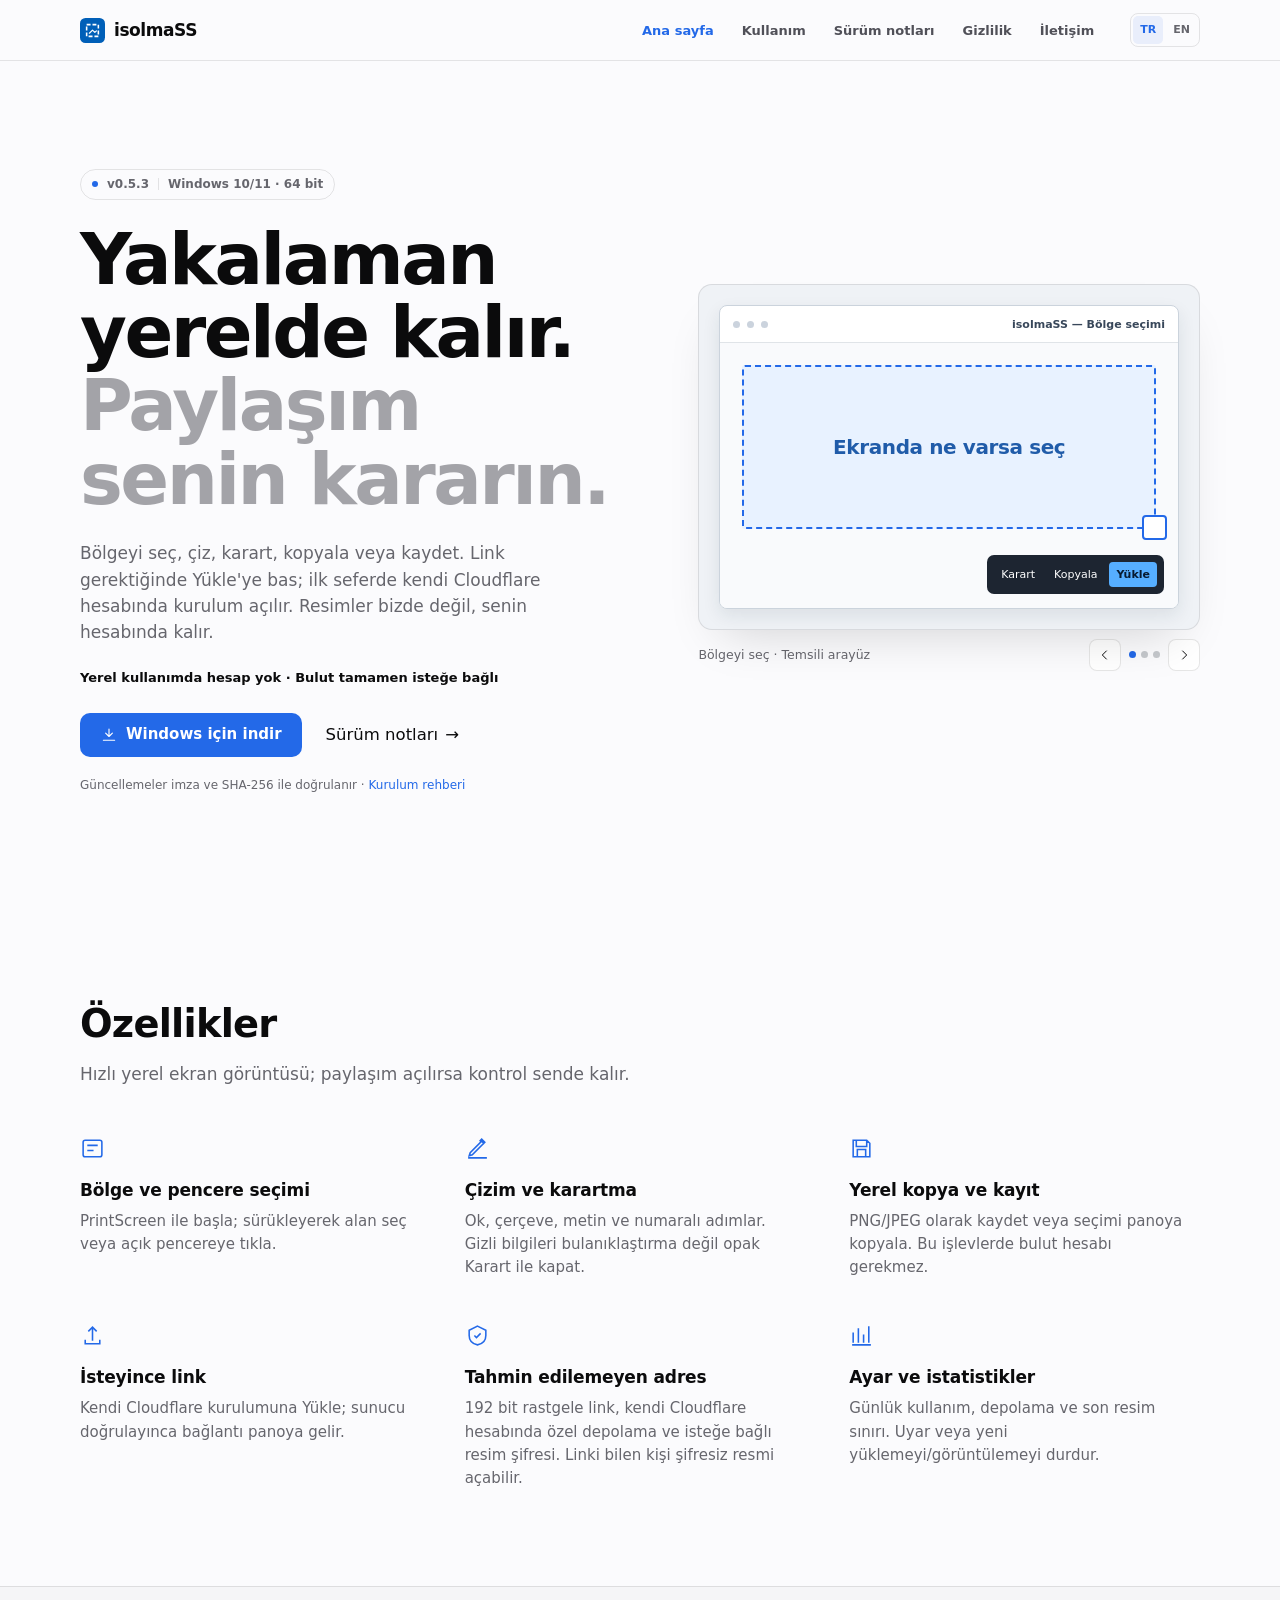
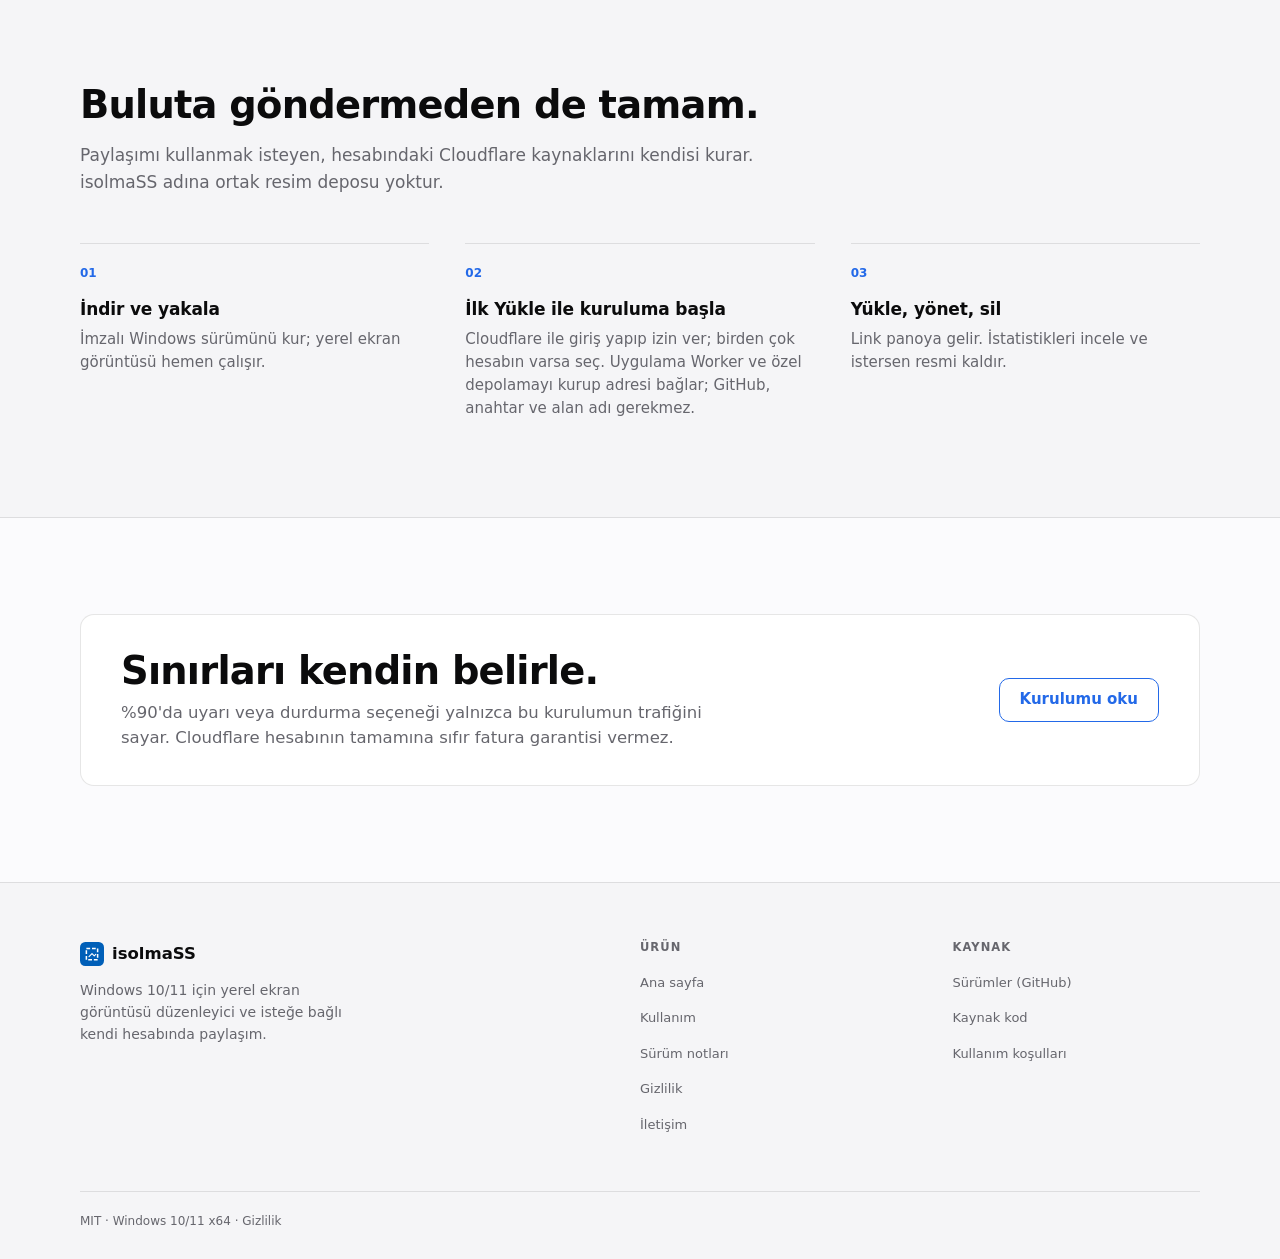
==== commit dc3c71fb: "Release v0.5.3 with native UI and scoped Cloudflare consent" ====
--- a/site/index.html
+++ b/site/index.html
@@ -1,6 +1,6 @@
 <!doctype html><html lang="tr" data-title-tr="isolmaSS — Ekran görüntüsü senin kontrolünde" data-title-en="isolmaSS — Screenshots under your control" data-desc-tr="Windows'ta ekran görüntüsü alın, düzenleyin, yerelde kaydedin veya kendi Cloudflare hesabınızla link paylaşın." data-desc-en="Capture and edit screenshots on Windows; save locally or share through your own Cloudflare account."><head><meta charset="utf-8"><meta name="viewport" content="width=device-width,initial-scale=1"><meta name="color-scheme" content="light"><title>isolmaSS — Ekran görüntüsü senin kontrolünde</title><meta name="description" content="Windows'ta ekran görüntüsü alın, düzenleyin, yerelde kaydedin veya kendi Cloudflare hesabınızla link paylaşın."><link rel="canonical" href="https://ss.isolmaz.com/"><meta property="og:type" content="website"><meta property="og:site_name" content="isolmaSS"><meta property="og:title" content="isolmaSS — Ekran görüntüsü senin kontrolünde"><meta property="og:description" content="Ekran görüntülerini yerelde tut veya kendi Cloudflare hesabına yükle."><meta property="og:url" content="https://ss.isolmaz.com/"><link rel="icon" href="favicon.svg" type="image/svg+xml"><link rel="stylesheet" href="styles.css"><script defer src="site.js"></script></head><body><div class="read-progress" data-read-progress aria-hidden="true"></div><a class="skip" href="#main"><span data-lang="tr">İçeriğe geç</span><span data-lang="en">Skip to content</span></a>
 <header class="site-header"><div class="shell site-header__inner"><a class="brand" href="index.html"><img src="favicon.svg" width="25" height="25" alt=""><span>isolmaSS</span></a><nav class="nav" id="site-nav" data-nav aria-label="Site menüsü"><ul class="nav__links"><li><a href="index.html" aria-current="page"><span data-lang="tr">Ana sayfa</span><span data-lang="en">Home</span></a></li><li><a href="docs.html"><span data-lang="tr">Kullanım</span><span data-lang="en">Usage</span></a></li><li><a href="changelog.html"><span data-lang="tr">Sürüm notları</span><span data-lang="en">Release notes</span></a></li><li><a href="privacy.html"><span data-lang="tr">Gizlilik</span><span data-lang="en">Privacy</span></a></li><li><a href="contact.html"><span data-lang="tr">İletişim</span><span data-lang="en">Contact</span></a></li></ul></nav><div class="lang" role="group" aria-label="Dil / Language"><button type="button" data-set-lang="tr" aria-pressed="true">TR</button><button type="button" data-set-lang="en" aria-pressed="false">EN</button></div><button class="nav-toggle" type="button" data-nav-toggle aria-expanded="false" aria-controls="site-nav" aria-label="Menüyü aç / Open menu"><svg viewBox="0 0 24 24" fill="none" stroke="currentColor" stroke-width="1.5" stroke-linecap="round" aria-hidden="true"><path d="M4 7h16M4 12h16M4 17h16"/></svg></button></div></header>
-<main id="main"><section class="hero"><div class="shell hero__grid"><div class="hero__copy"><p class="release-chip reveal"><span class="release-chip__dot" aria-hidden="true"></span><span class="nums">v0.5.2</span><span class="release-chip__sep" aria-hidden="true"></span><span data-lang="tr">Windows 10/11 · 64 bit</span><span data-lang="en">Windows 10/11 · 64-bit</span></p><h1 class="hero__title reveal"><span class="hero__line" data-lang="tr">Yakalaman yerelde kalır.</span><span class="hero__line hero__line--soft" data-lang="tr">Paylaşım senin kararın.</span><span class="hero__line" data-lang="en">Capture locally.</span><span class="hero__line hero__line--soft" data-lang="en">Share by choice.</span></h1><p class="hero__lede reveal"><span data-lang="tr">Bölgeyi seç, çiz, karart, kopyala veya kaydet. Link gerektiğinde Yükle'ye bas; ilk seferde kendi Cloudflare hesabında kurulum açılır. Resimler bizde değil, senin hesabında kalır.</span><span data-lang="en">Select a region, draw, redact, copy or save. Need a link? Click Upload; first use opens setup in your own Cloudflare account. Images stay in your account, not ours.</span></p><p class="hero__caps reveal"><span data-lang="tr">Yerel kullanımda hesap yok · Bulut tamamen isteğe bağlı</span><span data-lang="en">No account for local capture · Cloud upload is optional</span></p><div class="hero__actions reveal"><a class="btn" href="https://github.com/isolmaz/isolmaSS-updates/releases/latest" rel="noopener noreferrer"><svg viewBox="0 0 24 24" fill="none" stroke="currentColor" stroke-width="1.5" stroke-linecap="round" stroke-linejoin="round" aria-hidden="true"><path d="M12 4v10M7.5 9.5 12 14l4.5-4.5M4.5 19h15"/></svg><span data-lang="tr">Windows için indir</span><span data-lang="en">Download for Windows</span></a><a class="link link--quiet link--arrow" href="changelog.html"><span data-lang="tr">Sürüm notları</span><span data-lang="en">Release notes</span><span class="arrow" aria-hidden="true">→</span></a></div><p class="hero__trust reveal"><span data-lang="tr">Güncellemeler imza ve SHA-256 ile doğrulanır · <a href="docs.html">Kurulum rehberi</a></span><span data-lang="en">Updates verified by signature and SHA-256 · <a href="docs.html">Setup guide</a></span></p></div>
+<main id="main"><section class="hero"><div class="shell hero__grid"><div class="hero__copy"><p class="release-chip reveal"><span class="release-chip__dot" aria-hidden="true"></span><span class="nums">v0.5.3</span><span class="release-chip__sep" aria-hidden="true"></span><span data-lang="tr">Windows 10/11 · 64 bit</span><span data-lang="en">Windows 10/11 · 64-bit</span></p><h1 class="hero__title reveal"><span class="hero__line" data-lang="tr">Yakalaman yerelde kalır.</span><span class="hero__line hero__line--soft" data-lang="tr">Paylaşım senin kararın.</span><span class="hero__line" data-lang="en">Capture locally.</span><span class="hero__line hero__line--soft" data-lang="en">Share by choice.</span></h1><p class="hero__lede reveal"><span data-lang="tr">Bölgeyi seç, çiz, karart, kopyala veya kaydet. Link gerektiğinde Yükle'ye bas; ilk seferde kendi Cloudflare hesabında kurulum açılır. Resimler bizde değil, senin hesabında kalır.</span><span data-lang="en">Select a region, draw, redact, copy or save. Need a link? Click Upload; first use opens setup in your own Cloudflare account. Images stay in your account, not ours.</span></p><p class="hero__caps reveal"><span data-lang="tr">Yerel kullanımda hesap yok · Bulut tamamen isteğe bağlı</span><span data-lang="en">No account for local capture · Cloud upload is optional</span></p><div class="hero__actions reveal"><a class="btn" href="https://github.com/isolmaz/isolmaSS-updates/releases/latest" rel="noopener noreferrer"><svg viewBox="0 0 24 24" fill="none" stroke="currentColor" stroke-width="1.5" stroke-linecap="round" stroke-linejoin="round" aria-hidden="true"><path d="M12 4v10M7.5 9.5 12 14l4.5-4.5M4.5 19h15"/></svg><span data-lang="tr">Windows için indir</span><span data-lang="en">Download for Windows</span></a><a class="link link--quiet link--arrow" href="changelog.html"><span data-lang="tr">Sürüm notları</span><span data-lang="en">Release notes</span><span class="arrow" aria-hidden="true">→</span></a></div><p class="hero__trust reveal"><span data-lang="tr">Güncellemeler imza ve SHA-256 ile doğrulanır · <a href="docs.html">Kurulum rehberi</a></span><span data-lang="en">Updates verified by signature and SHA-256 · <a href="docs.html">Setup guide</a></span></p></div>
 <div class="carousel reveal" data-carousel><div class="stage" data-stage tabindex="0" role="group" aria-roledescription="carousel" aria-label="Temsili isolmaSS arayüz çizimleri"><div class="track" data-track><figure class="slide" data-slide data-label-tr="Bölgeyi seç · Temsili arayüz" data-label-en="Select a region · Illustrative UI"><div class="mock"><div class="mock__bar"><i></i><i></i><i></i><strong>isolmaSS — Bölge seçimi</strong></div><div class="mock__canvas"><div class="mock__selection"><span data-lang="tr">Ekranda ne varsa seç</span><span data-lang="en">Select what matters</span></div><div class="mock__tools"><span>Karart</span><span>Kopyala</span><span class="is-active">Yükle</span></div></div></div></figure><figure class="slide" data-slide data-label-tr="İşaretle ve opak karart · Temsili arayüz" data-label-en="Annotate and redact · Illustrative UI"><div class="mock"><div class="mock__bar"><i></i><i></i><i></i><strong>isolmaSS — Düzenleyici</strong></div><div class="mock__canvas"><div class="mock__annotation"></div><div class="mock__tools"><span>Kalem</span><span>Metin</span><span class="is-active">Karart</span></div></div></div></figure><figure class="slide" data-slide data-label-tr="İstatistikler ve sınırlar · Temsili arayüz" data-label-en="Statistics and limits · Illustrative UI"><div class="mock"><div class="mock__bar"><i></i><i></i><i></i><strong>isolmaSS — Cloudflare</strong></div><div class="mock__canvas"><div class="mock__stats"><span><strong>20</strong><span data-lang="tr">Yükleme</span><span data-lang="en">Uploads</span></span><span><strong>1000</strong><span data-lang="tr">Görüntülenme</span><span data-lang="en">Views</span></span><span><strong>50</strong><span data-lang="tr">Son resim</span><span data-lang="en">Recent images</span></span></div><div class="mock__row"><span data-lang="tr">%90 kullanımda uyar</span><span data-lang="en">Warn at 90% usage</span><b>ON</b></div><div class="mock__row"><span data-lang="tr">En eski resimleri sil</span><span data-lang="en">Remove oldest images</span><b>ON</b></div></div></div></figure></div></div><div class="carousel__foot"><p class="carousel__caption" data-caption aria-live="polite"></p><div class="carousel__controls"><button class="icon-btn" type="button" data-prev aria-label="Önceki görünüm / Previous view"><svg viewBox="0 0 24 24" fill="none" stroke="currentColor" stroke-width="1.5" aria-hidden="true"><path d="M14.5 5.5 8 12l6.5 6.5"/></svg></button><div class="dots" data-dots></div><button class="icon-btn" type="button" data-next aria-label="Sonraki görünüm / Next view"><svg viewBox="0 0 24 24" fill="none" stroke="currentColor" stroke-width="1.5" aria-hidden="true"><path d="M9.5 5.5 16 12l-6.5 6.5"/></svg></button></div></div></div></div></section>
 <section class="section" id="ozellikler"><div class="shell"><div class="section__head reveal"><h2><span data-lang="tr">Özellikler</span><span data-lang="en">Features</span></h2><p><span data-lang="tr">Hızlı yerel ekran görüntüsü; paylaşım açılırsa kontrol sende kalır.</span><span data-lang="en">Fast local screenshot capture; when sharing is enabled, control stays with you.</span></p></div><ul class="features__grid"><li class="feature reveal"><svg viewBox="0 0 24 24" fill="none" stroke="currentColor" stroke-width="1.5" aria-hidden="true"><rect x="3" y="4" width="18" height="16" rx="2"/><path d="M7 9h10M7 14h6"/></svg><h3><span data-lang="tr">Bölge ve pencere seçimi</span><span data-lang="en">Region and window capture</span></h3><p><span data-lang="tr">PrintScreen ile başla; sürükleyerek alan seç veya açık pencereye tıkla.</span><span data-lang="en">Start with PrintScreen; drag a region or select a visible window.</span></p></li><li class="feature reveal"><svg viewBox="0 0 24 24" fill="none" stroke="currentColor" stroke-width="1.5" aria-hidden="true"><path d="m4 19 3-1 11-11-2-2L5 16zm10-14 2-2 3 3-2 2M3 21h18"/></svg><h3><span data-lang="tr">Çizim ve karartma</span><span data-lang="en">Annotate and redact</span></h3><p><span data-lang="tr">Ok, çerçeve, metin ve numaralı adımlar. Gizli bilgileri bulanıklaştırma değil opak Karart ile kapat.</span><span data-lang="en">Arrows, boxes, text and numbered steps. Cover secrets with opaque redaction, not blur.</span></p></li><li class="feature reveal"><svg viewBox="0 0 24 24" fill="none" stroke="currentColor" stroke-width="1.5" aria-hidden="true"><path d="M7 4h10l3 3v13H4V4zM7 4v6h10V4M8 20v-7h8v7"/></svg><h3><span data-lang="tr">Yerel kopya ve kayıt</span><span data-lang="en">Local copy and save</span></h3><p><span data-lang="tr">PNG/JPEG olarak kaydet veya seçimi panoya kopyala. Bu işlevlerde bulut hesabı gerekmez.</span><span data-lang="en">Save as PNG/JPEG or copy the region. No cloud account required.</span></p></li><li class="feature reveal"><svg viewBox="0 0 24 24" fill="none" stroke="currentColor" stroke-width="1.5" aria-hidden="true"><path d="M12 17V4m-4 4 4-4 4 4M5 16v4h14v-4"/></svg><h3><span data-lang="tr">İsteyince link</span><span data-lang="en">A link when you want one</span></h3><p><span data-lang="tr">Kendi Cloudflare kurulumuna Yükle; sunucu doğrulayınca bağlantı panoya gelir.</span><span data-lang="en">Upload to your own Cloudflare Worker; the link reaches the clipboard after success.</span></p></li><li class="feature reveal"><svg viewBox="0 0 24 24" fill="none" stroke="currentColor" stroke-width="1.5" aria-hidden="true"><path d="M12 3 20 7v5c0 5-3 8-8 9-5-1-8-4-8-9V7zM9 12l2 2 4-4"/></svg><h3><span data-lang="tr">Tahmin edilemeyen adres</span><span data-lang="en">Unpredictable addresses</span></h3><p><span data-lang="tr">192 bit rastgele link, kendi Cloudflare hesabında özel depolama ve isteğe bağlı resim şifresi. Linki bilen kişi şifresiz resmi açabilir.</span><span data-lang="en">192-bit random link, private storage in your Cloudflare account and an optional password. Anyone with an unprotected link can view it.</span></p></li><li class="feature reveal"><svg viewBox="0 0 24 24" fill="none" stroke="currentColor" stroke-width="1.5" aria-hidden="true"><path d="M4 19V9M9 19V5M14 19v-8M19 19V3M3 21h18"/></svg><h3><span data-lang="tr">Ayar ve istatistikler</span><span data-lang="en">Settings and statistics</span></h3><p><span data-lang="tr">Günlük kullanım, depolama ve son resim sınırı. Uyar veya yeni yüklemeyi/görüntülemeyi durdur.</span><span data-lang="en">Daily usage, storage and retention limits. Warn or stop new uploads/views.</span></p></li></ul></div></section>
 <section class="section section--band"><div class="shell"><div class="section__head reveal"><h2><span data-lang="tr">Buluta göndermeden de tamam.</span><span data-lang="en">Complete without the cloud.</span></h2><p><span data-lang="tr">Paylaşımı kullanmak isteyen, hesabındaki Cloudflare kaynaklarını kendisi kurar. isolmaSS adına ortak resim deposu yoktur.</span><span data-lang="en">Sharing users install Cloudflare resources in their own accounts. isolmaSS does not run a shared image store.</span></p></div><ol class="flow"><li><h3><span data-lang="tr">İndir ve yakala</span><span data-lang="en">Download and capture</span></h3><p><span data-lang="tr">İmzalı Windows sürümünü kur; yerel ekran görüntüsü hemen çalışır.</span><span data-lang="en">Install the signed Windows release; local capture works immediately.</span></p></li><li><h3><span data-lang="tr">İlk Yükle ile kuruluma başla</span><span data-lang="en">Start setup on first Upload</span></h3><p><span data-lang="tr">Cloudflare ile giriş yapıp izin ver; birden çok hesabın varsa seç. Uygulama Worker ve özel depolamayı kurup adresi bağlar; GitHub, anahtar ve alan adı gerekmez.</span><span data-lang="en">Authorize Cloudflare, then choose an account if you have several. The app installs the Worker and private storage and connects its address; no GitHub account, keys or domain needed.</span></p></li><li><h3><span data-lang="tr">Yükle, yönet, sil</span><span data-lang="en">Upload, manage, remove</span></h3><p><span data-lang="tr">Link panoya gelir. İstatistikleri incele ve istersen resmi kaldır.</span><span data-lang="en">Copy the link, inspect usage and remove an image when necessary.</span></p></li></ol></div></section>
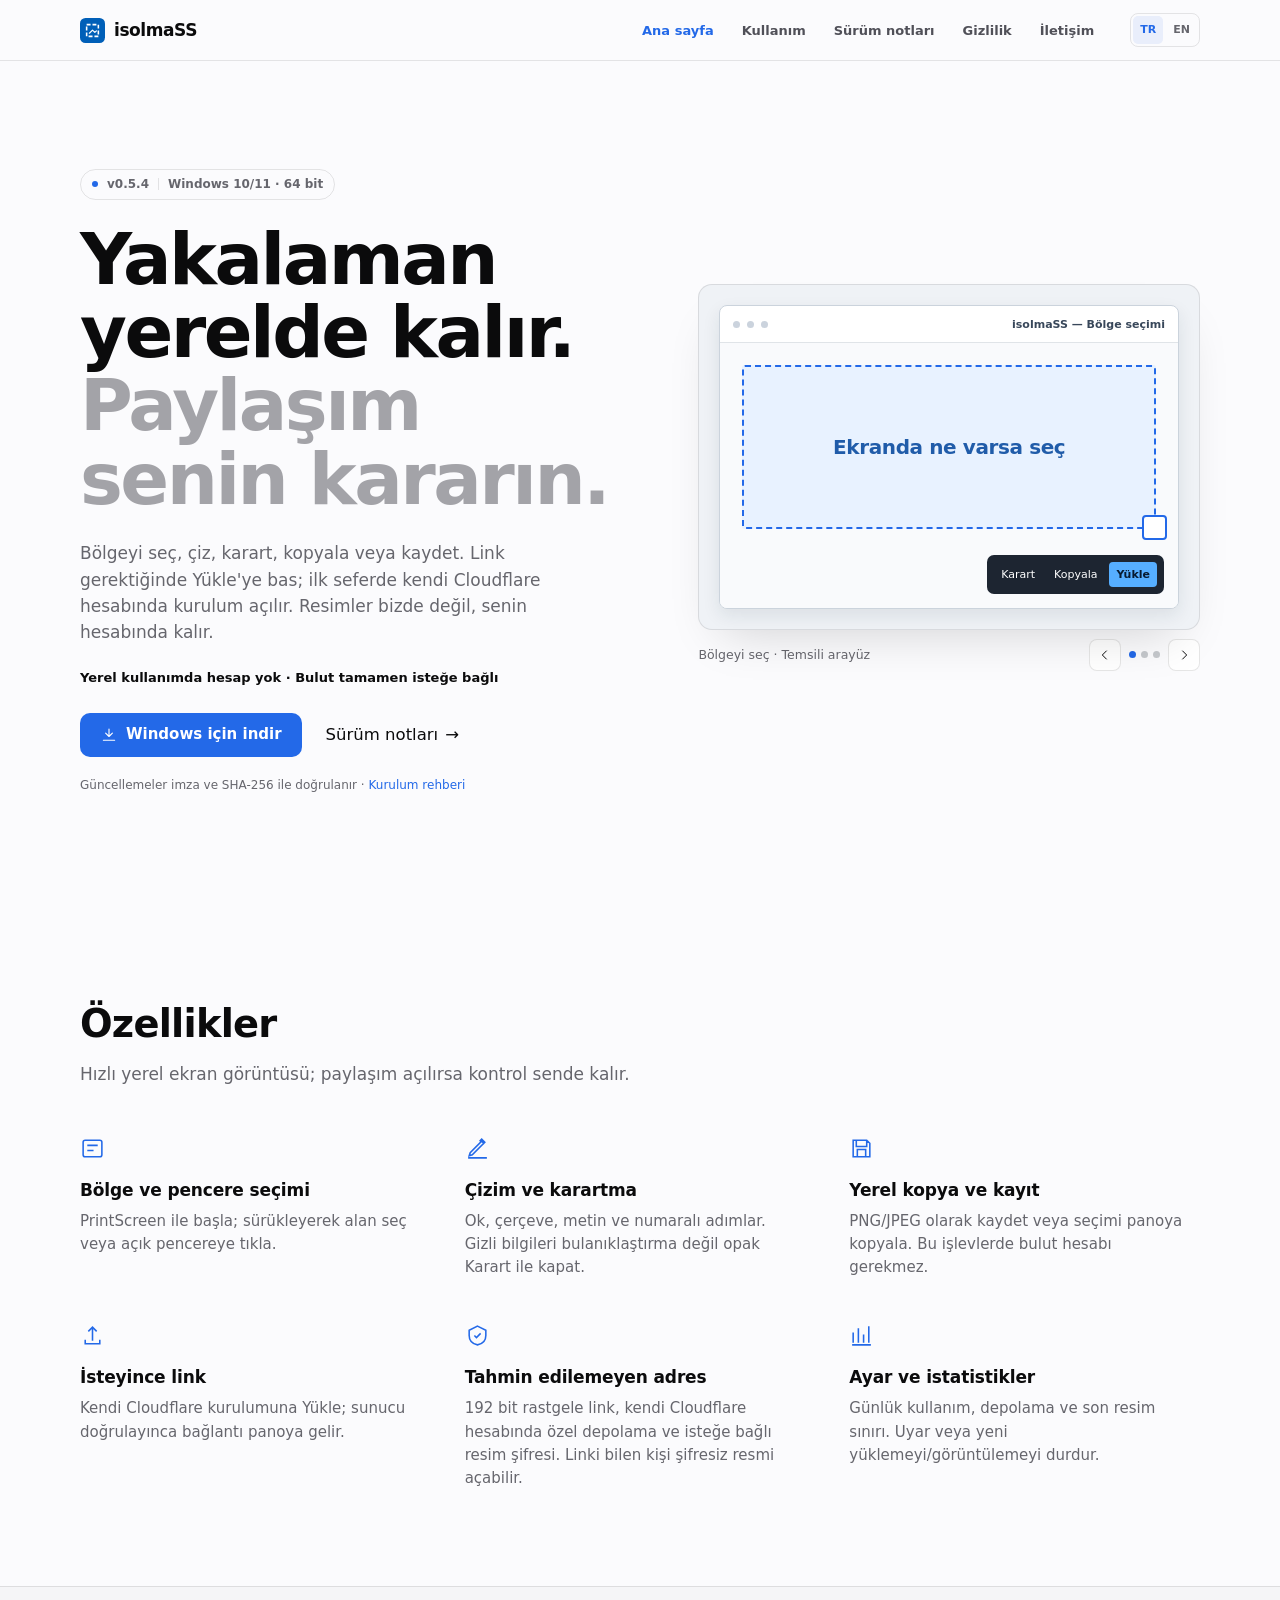
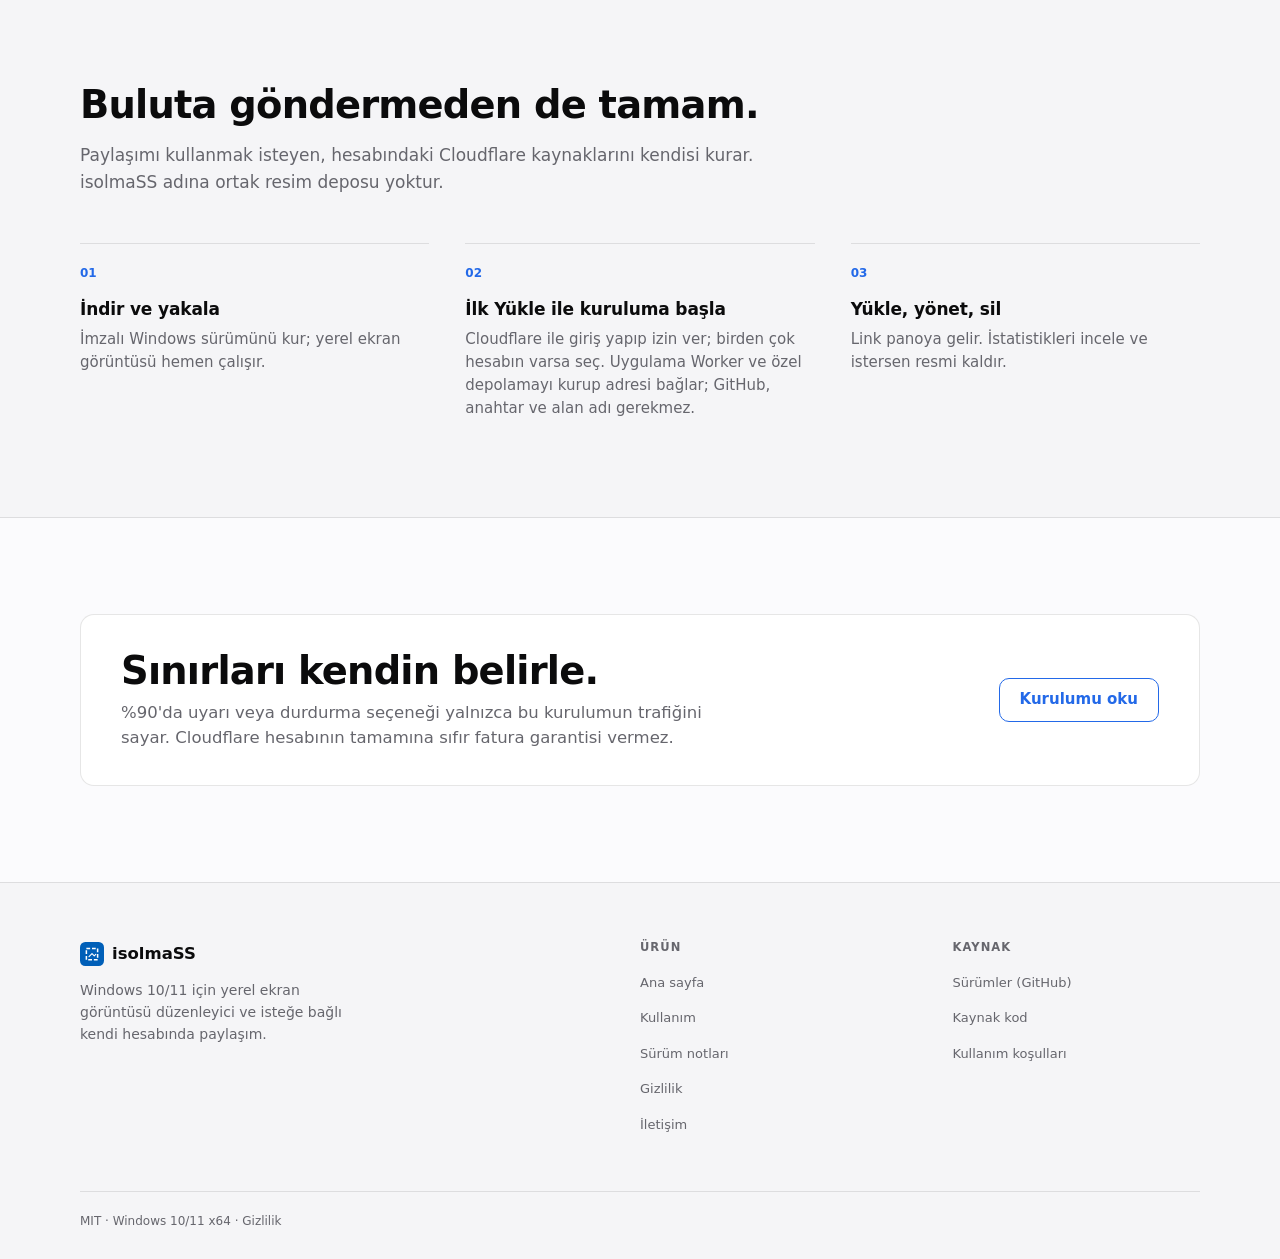
==== commit 6c51e444: "Release v0.5.4 with tabbed settings and reliable Cloudflare setup - Settings: compact 480px window w" ====
--- a/site/index.html
+++ b/site/index.html
@@ -1,6 +1,6 @@
 <!doctype html><html lang="tr" data-title-tr="isolmaSS — Ekran görüntüsü senin kontrolünde" data-title-en="isolmaSS — Screenshots under your control" data-desc-tr="Windows'ta ekran görüntüsü alın, düzenleyin, yerelde kaydedin veya kendi Cloudflare hesabınızla link paylaşın." data-desc-en="Capture and edit screenshots on Windows; save locally or share through your own Cloudflare account."><head><meta charset="utf-8"><meta name="viewport" content="width=device-width,initial-scale=1"><meta name="color-scheme" content="light"><title>isolmaSS — Ekran görüntüsü senin kontrolünde</title><meta name="description" content="Windows'ta ekran görüntüsü alın, düzenleyin, yerelde kaydedin veya kendi Cloudflare hesabınızla link paylaşın."><link rel="canonical" href="https://ss.isolmaz.com/"><meta property="og:type" content="website"><meta property="og:site_name" content="isolmaSS"><meta property="og:title" content="isolmaSS — Ekran görüntüsü senin kontrolünde"><meta property="og:description" content="Ekran görüntülerini yerelde tut veya kendi Cloudflare hesabına yükle."><meta property="og:url" content="https://ss.isolmaz.com/"><link rel="icon" href="favicon.svg" type="image/svg+xml"><link rel="stylesheet" href="styles.css"><script defer src="site.js"></script></head><body><div class="read-progress" data-read-progress aria-hidden="true"></div><a class="skip" href="#main"><span data-lang="tr">İçeriğe geç</span><span data-lang="en">Skip to content</span></a>
 <header class="site-header"><div class="shell site-header__inner"><a class="brand" href="index.html"><img src="favicon.svg" width="25" height="25" alt=""><span>isolmaSS</span></a><nav class="nav" id="site-nav" data-nav aria-label="Site menüsü"><ul class="nav__links"><li><a href="index.html" aria-current="page"><span data-lang="tr">Ana sayfa</span><span data-lang="en">Home</span></a></li><li><a href="docs.html"><span data-lang="tr">Kullanım</span><span data-lang="en">Usage</span></a></li><li><a href="changelog.html"><span data-lang="tr">Sürüm notları</span><span data-lang="en">Release notes</span></a></li><li><a href="privacy.html"><span data-lang="tr">Gizlilik</span><span data-lang="en">Privacy</span></a></li><li><a href="contact.html"><span data-lang="tr">İletişim</span><span data-lang="en">Contact</span></a></li></ul></nav><div class="lang" role="group" aria-label="Dil / Language"><button type="button" data-set-lang="tr" aria-pressed="true">TR</button><button type="button" data-set-lang="en" aria-pressed="false">EN</button></div><button class="nav-toggle" type="button" data-nav-toggle aria-expanded="false" aria-controls="site-nav" aria-label="Menüyü aç / Open menu"><svg viewBox="0 0 24 24" fill="none" stroke="currentColor" stroke-width="1.5" stroke-linecap="round" aria-hidden="true"><path d="M4 7h16M4 12h16M4 17h16"/></svg></button></div></header>
-<main id="main"><section class="hero"><div class="shell hero__grid"><div class="hero__copy"><p class="release-chip reveal"><span class="release-chip__dot" aria-hidden="true"></span><span class="nums">v0.5.3</span><span class="release-chip__sep" aria-hidden="true"></span><span data-lang="tr">Windows 10/11 · 64 bit</span><span data-lang="en">Windows 10/11 · 64-bit</span></p><h1 class="hero__title reveal"><span class="hero__line" data-lang="tr">Yakalaman yerelde kalır.</span><span class="hero__line hero__line--soft" data-lang="tr">Paylaşım senin kararın.</span><span class="hero__line" data-lang="en">Capture locally.</span><span class="hero__line hero__line--soft" data-lang="en">Share by choice.</span></h1><p class="hero__lede reveal"><span data-lang="tr">Bölgeyi seç, çiz, karart, kopyala veya kaydet. Link gerektiğinde Yükle'ye bas; ilk seferde kendi Cloudflare hesabında kurulum açılır. Resimler bizde değil, senin hesabında kalır.</span><span data-lang="en">Select a region, draw, redact, copy or save. Need a link? Click Upload; first use opens setup in your own Cloudflare account. Images stay in your account, not ours.</span></p><p class="hero__caps reveal"><span data-lang="tr">Yerel kullanımda hesap yok · Bulut tamamen isteğe bağlı</span><span data-lang="en">No account for local capture · Cloud upload is optional</span></p><div class="hero__actions reveal"><a class="btn" href="https://github.com/isolmaz/isolmaSS-updates/releases/latest" rel="noopener noreferrer"><svg viewBox="0 0 24 24" fill="none" stroke="currentColor" stroke-width="1.5" stroke-linecap="round" stroke-linejoin="round" aria-hidden="true"><path d="M12 4v10M7.5 9.5 12 14l4.5-4.5M4.5 19h15"/></svg><span data-lang="tr">Windows için indir</span><span data-lang="en">Download for Windows</span></a><a class="link link--quiet link--arrow" href="changelog.html"><span data-lang="tr">Sürüm notları</span><span data-lang="en">Release notes</span><span class="arrow" aria-hidden="true">→</span></a></div><p class="hero__trust reveal"><span data-lang="tr">Güncellemeler imza ve SHA-256 ile doğrulanır · <a href="docs.html">Kurulum rehberi</a></span><span data-lang="en">Updates verified by signature and SHA-256 · <a href="docs.html">Setup guide</a></span></p></div>
+<main id="main"><section class="hero"><div class="shell hero__grid"><div class="hero__copy"><p class="release-chip reveal"><span class="release-chip__dot" aria-hidden="true"></span><span class="nums">v0.5.4</span><span class="release-chip__sep" aria-hidden="true"></span><span data-lang="tr">Windows 10/11 · 64 bit</span><span data-lang="en">Windows 10/11 · 64-bit</span></p><h1 class="hero__title reveal"><span class="hero__line" data-lang="tr">Yakalaman yerelde kalır.</span><span class="hero__line hero__line--soft" data-lang="tr">Paylaşım senin kararın.</span><span class="hero__line" data-lang="en">Capture locally.</span><span class="hero__line hero__line--soft" data-lang="en">Share by choice.</span></h1><p class="hero__lede reveal"><span data-lang="tr">Bölgeyi seç, çiz, karart, kopyala veya kaydet. Link gerektiğinde Yükle'ye bas; ilk seferde kendi Cloudflare hesabında kurulum açılır. Resimler bizde değil, senin hesabında kalır.</span><span data-lang="en">Select a region, draw, redact, copy or save. Need a link? Click Upload; first use opens setup in your own Cloudflare account. Images stay in your account, not ours.</span></p><p class="hero__caps reveal"><span data-lang="tr">Yerel kullanımda hesap yok · Bulut tamamen isteğe bağlı</span><span data-lang="en">No account for local capture · Cloud upload is optional</span></p><div class="hero__actions reveal"><a class="btn" href="https://github.com/isolmaz/isolmaSS-updates/releases/latest" rel="noopener noreferrer"><svg viewBox="0 0 24 24" fill="none" stroke="currentColor" stroke-width="1.5" stroke-linecap="round" stroke-linejoin="round" aria-hidden="true"><path d="M12 4v10M7.5 9.5 12 14l4.5-4.5M4.5 19h15"/></svg><span data-lang="tr">Windows için indir</span><span data-lang="en">Download for Windows</span></a><a class="link link--quiet link--arrow" href="changelog.html"><span data-lang="tr">Sürüm notları</span><span data-lang="en">Release notes</span><span class="arrow" aria-hidden="true">→</span></a></div><p class="hero__trust reveal"><span data-lang="tr">Güncellemeler imza ve SHA-256 ile doğrulanır · <a href="docs.html">Kurulum rehberi</a></span><span data-lang="en">Updates verified by signature and SHA-256 · <a href="docs.html">Setup guide</a></span></p></div>
 <div class="carousel reveal" data-carousel><div class="stage" data-stage tabindex="0" role="group" aria-roledescription="carousel" aria-label="Temsili isolmaSS arayüz çizimleri"><div class="track" data-track><figure class="slide" data-slide data-label-tr="Bölgeyi seç · Temsili arayüz" data-label-en="Select a region · Illustrative UI"><div class="mock"><div class="mock__bar"><i></i><i></i><i></i><strong>isolmaSS — Bölge seçimi</strong></div><div class="mock__canvas"><div class="mock__selection"><span data-lang="tr">Ekranda ne varsa seç</span><span data-lang="en">Select what matters</span></div><div class="mock__tools"><span>Karart</span><span>Kopyala</span><span class="is-active">Yükle</span></div></div></div></figure><figure class="slide" data-slide data-label-tr="İşaretle ve opak karart · Temsili arayüz" data-label-en="Annotate and redact · Illustrative UI"><div class="mock"><div class="mock__bar"><i></i><i></i><i></i><strong>isolmaSS — Düzenleyici</strong></div><div class="mock__canvas"><div class="mock__annotation"></div><div class="mock__tools"><span>Kalem</span><span>Metin</span><span class="is-active">Karart</span></div></div></div></figure><figure class="slide" data-slide data-label-tr="İstatistikler ve sınırlar · Temsili arayüz" data-label-en="Statistics and limits · Illustrative UI"><div class="mock"><div class="mock__bar"><i></i><i></i><i></i><strong>isolmaSS — Cloudflare</strong></div><div class="mock__canvas"><div class="mock__stats"><span><strong>20</strong><span data-lang="tr">Yükleme</span><span data-lang="en">Uploads</span></span><span><strong>1000</strong><span data-lang="tr">Görüntülenme</span><span data-lang="en">Views</span></span><span><strong>50</strong><span data-lang="tr">Son resim</span><span data-lang="en">Recent images</span></span></div><div class="mock__row"><span data-lang="tr">%90 kullanımda uyar</span><span data-lang="en">Warn at 90% usage</span><b>ON</b></div><div class="mock__row"><span data-lang="tr">En eski resimleri sil</span><span data-lang="en">Remove oldest images</span><b>ON</b></div></div></div></figure></div></div><div class="carousel__foot"><p class="carousel__caption" data-caption aria-live="polite"></p><div class="carousel__controls"><button class="icon-btn" type="button" data-prev aria-label="Önceki görünüm / Previous view"><svg viewBox="0 0 24 24" fill="none" stroke="currentColor" stroke-width="1.5" aria-hidden="true"><path d="M14.5 5.5 8 12l6.5 6.5"/></svg></button><div class="dots" data-dots></div><button class="icon-btn" type="button" data-next aria-label="Sonraki görünüm / Next view"><svg viewBox="0 0 24 24" fill="none" stroke="currentColor" stroke-width="1.5" aria-hidden="true"><path d="M9.5 5.5 16 12l-6.5 6.5"/></svg></button></div></div></div></div></section>
 <section class="section" id="ozellikler"><div class="shell"><div class="section__head reveal"><h2><span data-lang="tr">Özellikler</span><span data-lang="en">Features</span></h2><p><span data-lang="tr">Hızlı yerel ekran görüntüsü; paylaşım açılırsa kontrol sende kalır.</span><span data-lang="en">Fast local screenshot capture; when sharing is enabled, control stays with you.</span></p></div><ul class="features__grid"><li class="feature reveal"><svg viewBox="0 0 24 24" fill="none" stroke="currentColor" stroke-width="1.5" aria-hidden="true"><rect x="3" y="4" width="18" height="16" rx="2"/><path d="M7 9h10M7 14h6"/></svg><h3><span data-lang="tr">Bölge ve pencere seçimi</span><span data-lang="en">Region and window capture</span></h3><p><span data-lang="tr">PrintScreen ile başla; sürükleyerek alan seç veya açık pencereye tıkla.</span><span data-lang="en">Start with PrintScreen; drag a region or select a visible window.</span></p></li><li class="feature reveal"><svg viewBox="0 0 24 24" fill="none" stroke="currentColor" stroke-width="1.5" aria-hidden="true"><path d="m4 19 3-1 11-11-2-2L5 16zm10-14 2-2 3 3-2 2M3 21h18"/></svg><h3><span data-lang="tr">Çizim ve karartma</span><span data-lang="en">Annotate and redact</span></h3><p><span data-lang="tr">Ok, çerçeve, metin ve numaralı adımlar. Gizli bilgileri bulanıklaştırma değil opak Karart ile kapat.</span><span data-lang="en">Arrows, boxes, text and numbered steps. Cover secrets with opaque redaction, not blur.</span></p></li><li class="feature reveal"><svg viewBox="0 0 24 24" fill="none" stroke="currentColor" stroke-width="1.5" aria-hidden="true"><path d="M7 4h10l3 3v13H4V4zM7 4v6h10V4M8 20v-7h8v7"/></svg><h3><span data-lang="tr">Yerel kopya ve kayıt</span><span data-lang="en">Local copy and save</span></h3><p><span data-lang="tr">PNG/JPEG olarak kaydet veya seçimi panoya kopyala. Bu işlevlerde bulut hesabı gerekmez.</span><span data-lang="en">Save as PNG/JPEG or copy the region. No cloud account required.</span></p></li><li class="feature reveal"><svg viewBox="0 0 24 24" fill="none" stroke="currentColor" stroke-width="1.5" aria-hidden="true"><path d="M12 17V4m-4 4 4-4 4 4M5 16v4h14v-4"/></svg><h3><span data-lang="tr">İsteyince link</span><span data-lang="en">A link when you want one</span></h3><p><span data-lang="tr">Kendi Cloudflare kurulumuna Yükle; sunucu doğrulayınca bağlantı panoya gelir.</span><span data-lang="en">Upload to your own Cloudflare Worker; the link reaches the clipboard after success.</span></p></li><li class="feature reveal"><svg viewBox="0 0 24 24" fill="none" stroke="currentColor" stroke-width="1.5" aria-hidden="true"><path d="M12 3 20 7v5c0 5-3 8-8 9-5-1-8-4-8-9V7zM9 12l2 2 4-4"/></svg><h3><span data-lang="tr">Tahmin edilemeyen adres</span><span data-lang="en">Unpredictable addresses</span></h3><p><span data-lang="tr">192 bit rastgele link, kendi Cloudflare hesabında özel depolama ve isteğe bağlı resim şifresi. Linki bilen kişi şifresiz resmi açabilir.</span><span data-lang="en">192-bit random link, private storage in your Cloudflare account and an optional password. Anyone with an unprotected link can view it.</span></p></li><li class="feature reveal"><svg viewBox="0 0 24 24" fill="none" stroke="currentColor" stroke-width="1.5" aria-hidden="true"><path d="M4 19V9M9 19V5M14 19v-8M19 19V3M3 21h18"/></svg><h3><span data-lang="tr">Ayar ve istatistikler</span><span data-lang="en">Settings and statistics</span></h3><p><span data-lang="tr">Günlük kullanım, depolama ve son resim sınırı. Uyar veya yeni yüklemeyi/görüntülemeyi durdur.</span><span data-lang="en">Daily usage, storage and retention limits. Warn or stop new uploads/views.</span></p></li></ul></div></section>
 <section class="section section--band"><div class="shell"><div class="section__head reveal"><h2><span data-lang="tr">Buluta göndermeden de tamam.</span><span data-lang="en">Complete without the cloud.</span></h2><p><span data-lang="tr">Paylaşımı kullanmak isteyen, hesabındaki Cloudflare kaynaklarını kendisi kurar. isolmaSS adına ortak resim deposu yoktur.</span><span data-lang="en">Sharing users install Cloudflare resources in their own accounts. isolmaSS does not run a shared image store.</span></p></div><ol class="flow"><li><h3><span data-lang="tr">İndir ve yakala</span><span data-lang="en">Download and capture</span></h3><p><span data-lang="tr">İmzalı Windows sürümünü kur; yerel ekran görüntüsü hemen çalışır.</span><span data-lang="en">Install the signed Windows release; local capture works immediately.</span></p></li><li><h3><span data-lang="tr">İlk Yükle ile kuruluma başla</span><span data-lang="en">Start setup on first Upload</span></h3><p><span data-lang="tr">Cloudflare ile giriş yapıp izin ver; birden çok hesabın varsa seç. Uygulama Worker ve özel depolamayı kurup adresi bağlar; GitHub, anahtar ve alan adı gerekmez.</span><span data-lang="en">Authorize Cloudflare, then choose an account if you have several. The app installs the Worker and private storage and connects its address; no GitHub account, keys or domain needed.</span></p></li><li><h3><span data-lang="tr">Yükle, yönet, sil</span><span data-lang="en">Upload, manage, remove</span></h3><p><span data-lang="tr">Link panoya gelir. İstatistikleri incele ve istersen resmi kaldır.</span><span data-lang="en">Copy the link, inspect usage and remove an image when necessary.</span></p></li></ol></div></section>
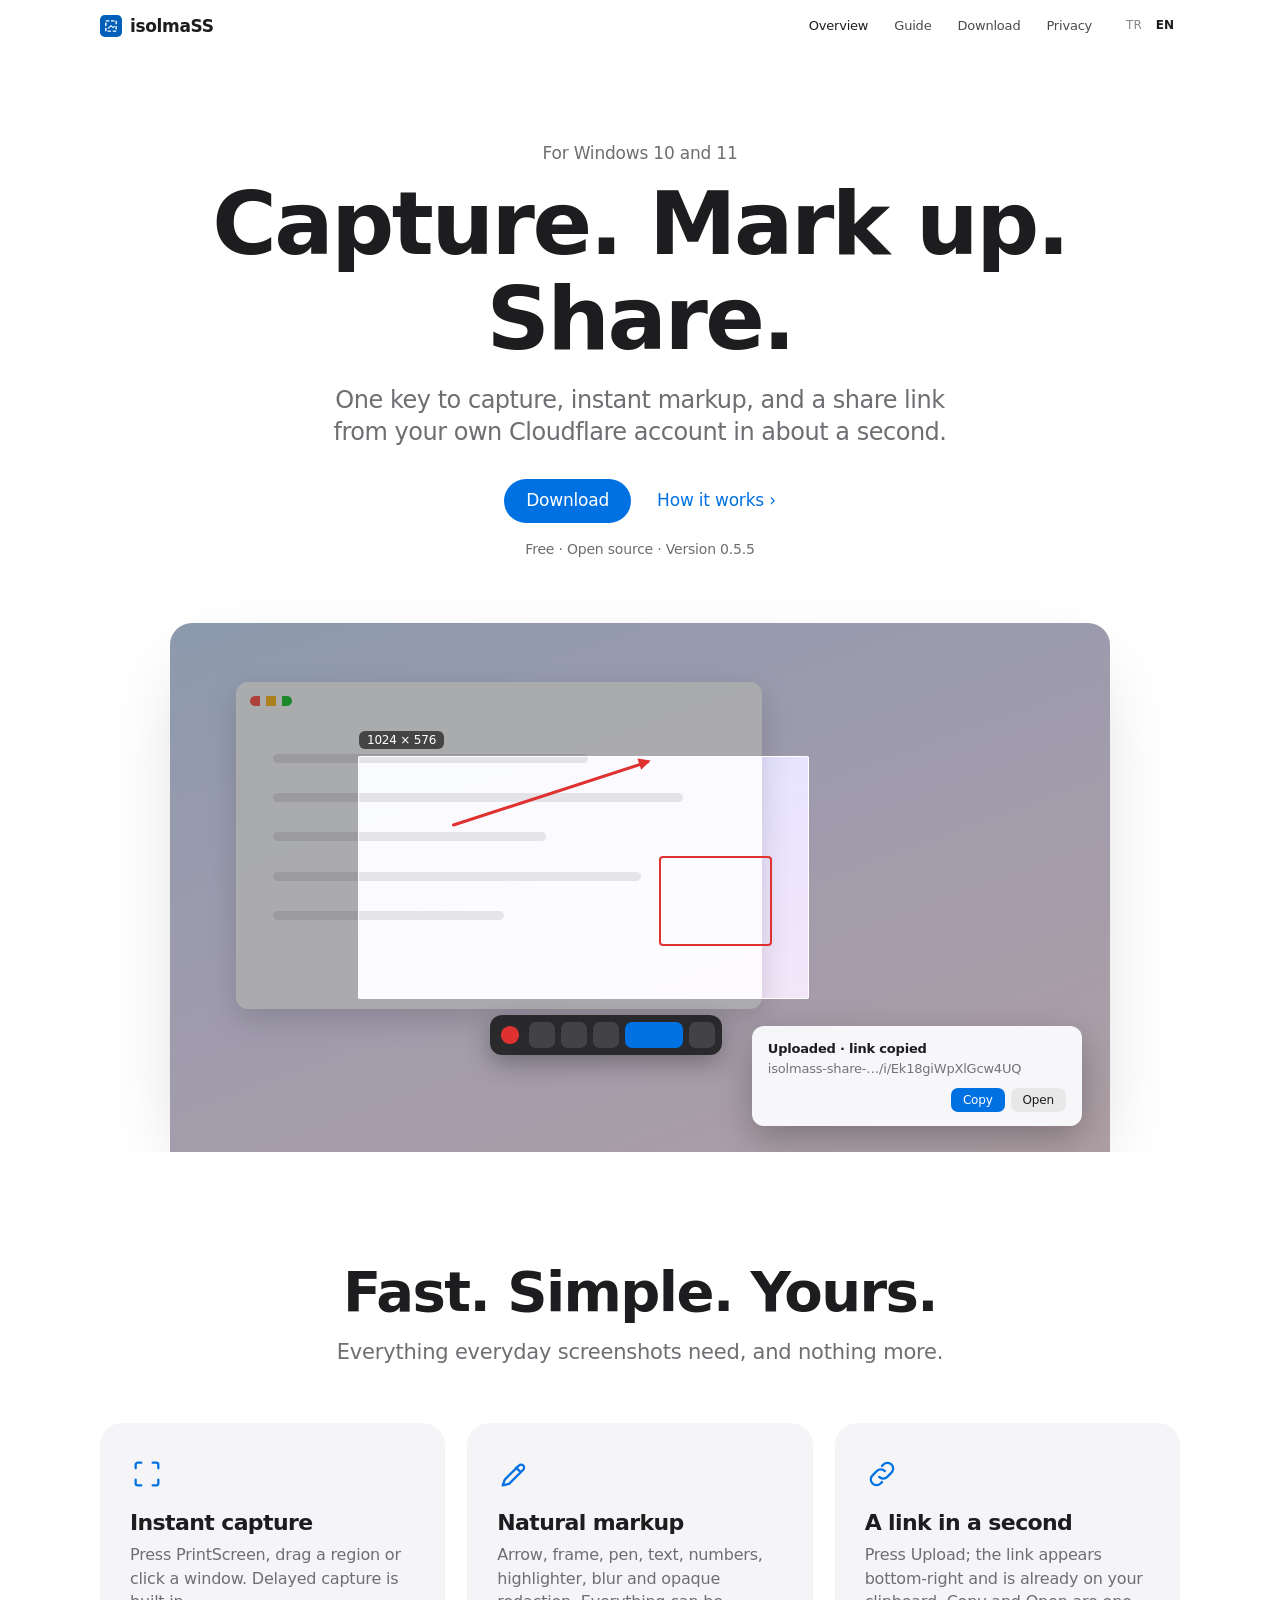
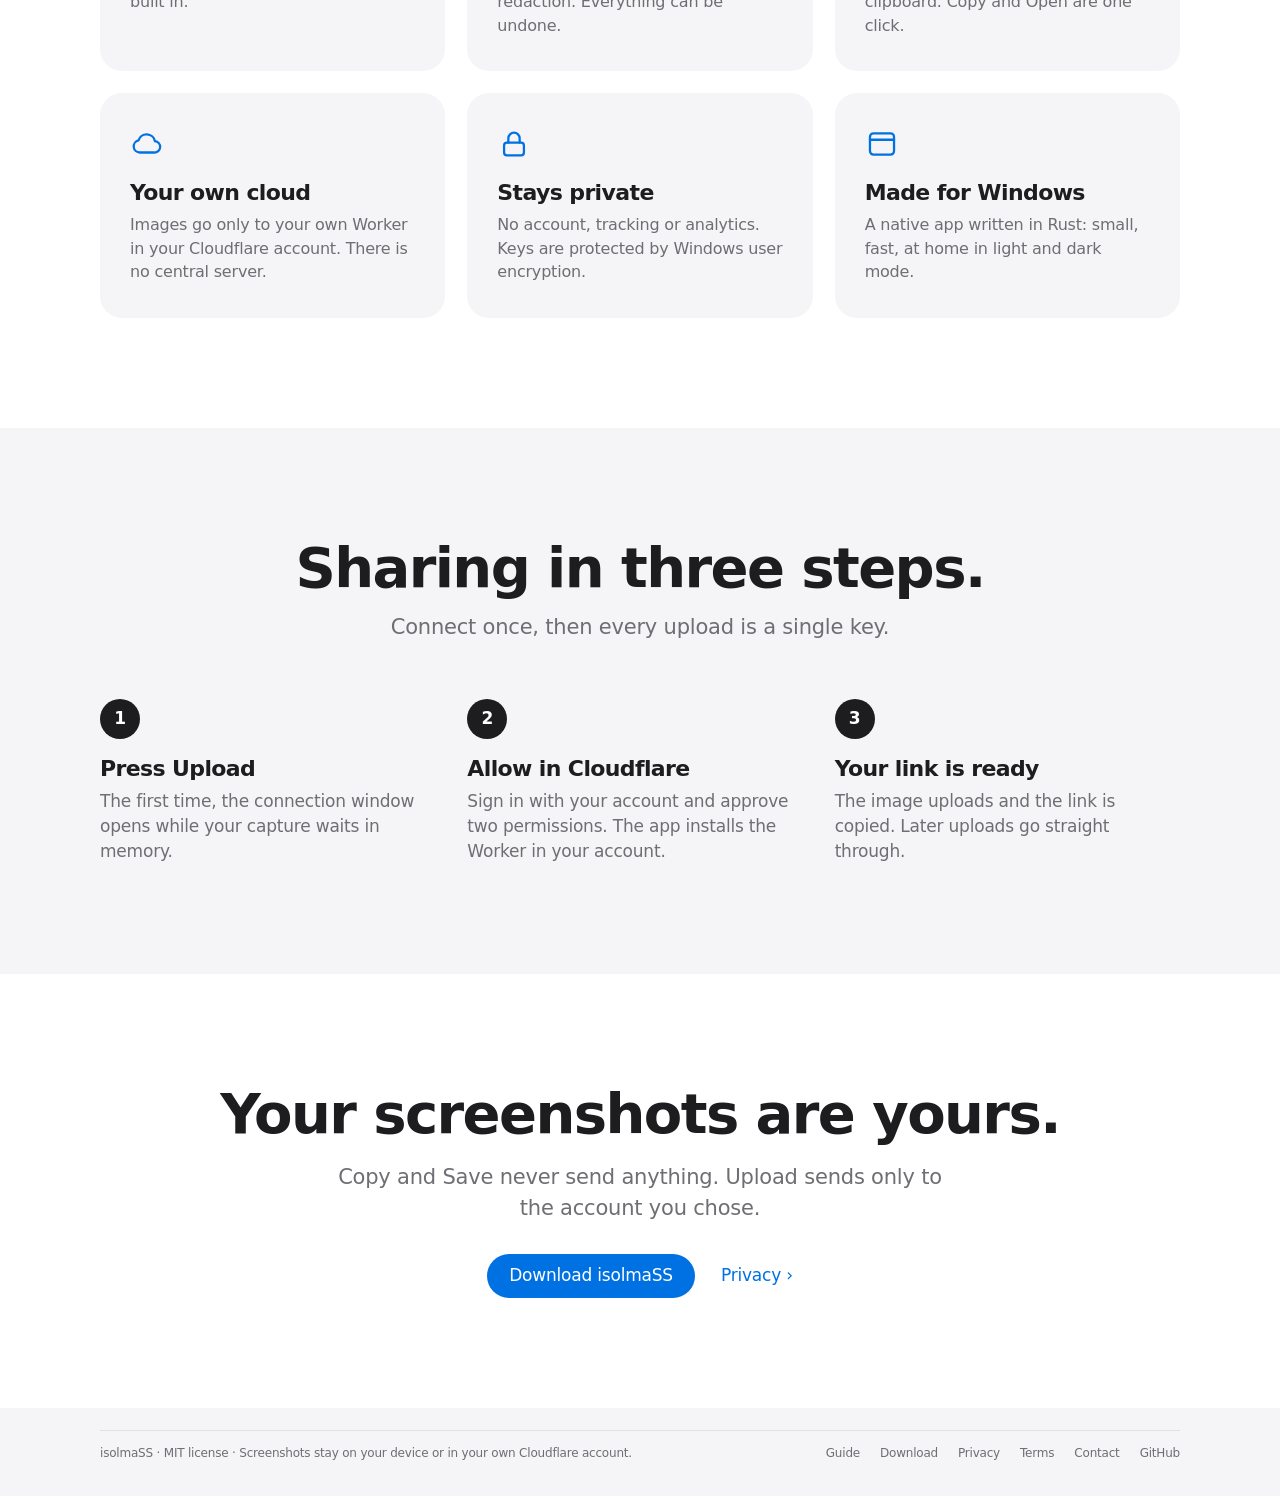
==== commit c3a66958: "Release v0.5.5: instant upload card, stable settings, redesigned site - Upload: Yükle closes the edi" ====
--- a/site/index.html
+++ b/site/index.html
@@ -1,8 +1,96 @@
-<!doctype html><html lang="tr" data-title-tr="isolmaSS — Ekran görüntüsü senin kontrolünde" data-title-en="isolmaSS — Screenshots under your control" data-desc-tr="Windows'ta ekran görüntüsü alın, düzenleyin, yerelde kaydedin veya kendi Cloudflare hesabınızla link paylaşın." data-desc-en="Capture and edit screenshots on Windows; save locally or share through your own Cloudflare account."><head><meta charset="utf-8"><meta name="viewport" content="width=device-width,initial-scale=1"><meta name="color-scheme" content="light"><title>isolmaSS — Ekran görüntüsü senin kontrolünde</title><meta name="description" content="Windows'ta ekran görüntüsü alın, düzenleyin, yerelde kaydedin veya kendi Cloudflare hesabınızla link paylaşın."><link rel="canonical" href="https://ss.isolmaz.com/"><meta property="og:type" content="website"><meta property="og:site_name" content="isolmaSS"><meta property="og:title" content="isolmaSS — Ekran görüntüsü senin kontrolünde"><meta property="og:description" content="Ekran görüntülerini yerelde tut veya kendi Cloudflare hesabına yükle."><meta property="og:url" content="https://ss.isolmaz.com/"><link rel="icon" href="favicon.svg" type="image/svg+xml"><link rel="stylesheet" href="styles.css"><script defer src="site.js"></script></head><body><div class="read-progress" data-read-progress aria-hidden="true"></div><a class="skip" href="#main"><span data-lang="tr">İçeriğe geç</span><span data-lang="en">Skip to content</span></a>
-<header class="site-header"><div class="shell site-header__inner"><a class="brand" href="index.html"><img src="favicon.svg" width="25" height="25" alt=""><span>isolmaSS</span></a><nav class="nav" id="site-nav" data-nav aria-label="Site menüsü"><ul class="nav__links"><li><a href="index.html" aria-current="page"><span data-lang="tr">Ana sayfa</span><span data-lang="en">Home</span></a></li><li><a href="docs.html"><span data-lang="tr">Kullanım</span><span data-lang="en">Usage</span></a></li><li><a href="changelog.html"><span data-lang="tr">Sürüm notları</span><span data-lang="en">Release notes</span></a></li><li><a href="privacy.html"><span data-lang="tr">Gizlilik</span><span data-lang="en">Privacy</span></a></li><li><a href="contact.html"><span data-lang="tr">İletişim</span><span data-lang="en">Contact</span></a></li></ul></nav><div class="lang" role="group" aria-label="Dil / Language"><button type="button" data-set-lang="tr" aria-pressed="true">TR</button><button type="button" data-set-lang="en" aria-pressed="false">EN</button></div><button class="nav-toggle" type="button" data-nav-toggle aria-expanded="false" aria-controls="site-nav" aria-label="Menüyü aç / Open menu"><svg viewBox="0 0 24 24" fill="none" stroke="currentColor" stroke-width="1.5" stroke-linecap="round" aria-hidden="true"><path d="M4 7h16M4 12h16M4 17h16"/></svg></button></div></header>
-<main id="main"><section class="hero"><div class="shell hero__grid"><div class="hero__copy"><p class="release-chip reveal"><span class="release-chip__dot" aria-hidden="true"></span><span class="nums">v0.5.4</span><span class="release-chip__sep" aria-hidden="true"></span><span data-lang="tr">Windows 10/11 · 64 bit</span><span data-lang="en">Windows 10/11 · 64-bit</span></p><h1 class="hero__title reveal"><span class="hero__line" data-lang="tr">Yakalaman yerelde kalır.</span><span class="hero__line hero__line--soft" data-lang="tr">Paylaşım senin kararın.</span><span class="hero__line" data-lang="en">Capture locally.</span><span class="hero__line hero__line--soft" data-lang="en">Share by choice.</span></h1><p class="hero__lede reveal"><span data-lang="tr">Bölgeyi seç, çiz, karart, kopyala veya kaydet. Link gerektiğinde Yükle'ye bas; ilk seferde kendi Cloudflare hesabında kurulum açılır. Resimler bizde değil, senin hesabında kalır.</span><span data-lang="en">Select a region, draw, redact, copy or save. Need a link? Click Upload; first use opens setup in your own Cloudflare account. Images stay in your account, not ours.</span></p><p class="hero__caps reveal"><span data-lang="tr">Yerel kullanımda hesap yok · Bulut tamamen isteğe bağlı</span><span data-lang="en">No account for local capture · Cloud upload is optional</span></p><div class="hero__actions reveal"><a class="btn" href="https://github.com/isolmaz/isolmaSS-updates/releases/latest" rel="noopener noreferrer"><svg viewBox="0 0 24 24" fill="none" stroke="currentColor" stroke-width="1.5" stroke-linecap="round" stroke-linejoin="round" aria-hidden="true"><path d="M12 4v10M7.5 9.5 12 14l4.5-4.5M4.5 19h15"/></svg><span data-lang="tr">Windows için indir</span><span data-lang="en">Download for Windows</span></a><a class="link link--quiet link--arrow" href="changelog.html"><span data-lang="tr">Sürüm notları</span><span data-lang="en">Release notes</span><span class="arrow" aria-hidden="true">→</span></a></div><p class="hero__trust reveal"><span data-lang="tr">Güncellemeler imza ve SHA-256 ile doğrulanır · <a href="docs.html">Kurulum rehberi</a></span><span data-lang="en">Updates verified by signature and SHA-256 · <a href="docs.html">Setup guide</a></span></p></div>
-<div class="carousel reveal" data-carousel><div class="stage" data-stage tabindex="0" role="group" aria-roledescription="carousel" aria-label="Temsili isolmaSS arayüz çizimleri"><div class="track" data-track><figure class="slide" data-slide data-label-tr="Bölgeyi seç · Temsili arayüz" data-label-en="Select a region · Illustrative UI"><div class="mock"><div class="mock__bar"><i></i><i></i><i></i><strong>isolmaSS — Bölge seçimi</strong></div><div class="mock__canvas"><div class="mock__selection"><span data-lang="tr">Ekranda ne varsa seç</span><span data-lang="en">Select what matters</span></div><div class="mock__tools"><span>Karart</span><span>Kopyala</span><span class="is-active">Yükle</span></div></div></div></figure><figure class="slide" data-slide data-label-tr="İşaretle ve opak karart · Temsili arayüz" data-label-en="Annotate and redact · Illustrative UI"><div class="mock"><div class="mock__bar"><i></i><i></i><i></i><strong>isolmaSS — Düzenleyici</strong></div><div class="mock__canvas"><div class="mock__annotation"></div><div class="mock__tools"><span>Kalem</span><span>Metin</span><span class="is-active">Karart</span></div></div></div></figure><figure class="slide" data-slide data-label-tr="İstatistikler ve sınırlar · Temsili arayüz" data-label-en="Statistics and limits · Illustrative UI"><div class="mock"><div class="mock__bar"><i></i><i></i><i></i><strong>isolmaSS — Cloudflare</strong></div><div class="mock__canvas"><div class="mock__stats"><span><strong>20</strong><span data-lang="tr">Yükleme</span><span data-lang="en">Uploads</span></span><span><strong>1000</strong><span data-lang="tr">Görüntülenme</span><span data-lang="en">Views</span></span><span><strong>50</strong><span data-lang="tr">Son resim</span><span data-lang="en">Recent images</span></span></div><div class="mock__row"><span data-lang="tr">%90 kullanımda uyar</span><span data-lang="en">Warn at 90% usage</span><b>ON</b></div><div class="mock__row"><span data-lang="tr">En eski resimleri sil</span><span data-lang="en">Remove oldest images</span><b>ON</b></div></div></div></figure></div></div><div class="carousel__foot"><p class="carousel__caption" data-caption aria-live="polite"></p><div class="carousel__controls"><button class="icon-btn" type="button" data-prev aria-label="Önceki görünüm / Previous view"><svg viewBox="0 0 24 24" fill="none" stroke="currentColor" stroke-width="1.5" aria-hidden="true"><path d="M14.5 5.5 8 12l6.5 6.5"/></svg></button><div class="dots" data-dots></div><button class="icon-btn" type="button" data-next aria-label="Sonraki görünüm / Next view"><svg viewBox="0 0 24 24" fill="none" stroke="currentColor" stroke-width="1.5" aria-hidden="true"><path d="M9.5 5.5 16 12l-6.5 6.5"/></svg></button></div></div></div></div></section>
-<section class="section" id="ozellikler"><div class="shell"><div class="section__head reveal"><h2><span data-lang="tr">Özellikler</span><span data-lang="en">Features</span></h2><p><span data-lang="tr">Hızlı yerel ekran görüntüsü; paylaşım açılırsa kontrol sende kalır.</span><span data-lang="en">Fast local screenshot capture; when sharing is enabled, control stays with you.</span></p></div><ul class="features__grid"><li class="feature reveal"><svg viewBox="0 0 24 24" fill="none" stroke="currentColor" stroke-width="1.5" aria-hidden="true"><rect x="3" y="4" width="18" height="16" rx="2"/><path d="M7 9h10M7 14h6"/></svg><h3><span data-lang="tr">Bölge ve pencere seçimi</span><span data-lang="en">Region and window capture</span></h3><p><span data-lang="tr">PrintScreen ile başla; sürükleyerek alan seç veya açık pencereye tıkla.</span><span data-lang="en">Start with PrintScreen; drag a region or select a visible window.</span></p></li><li class="feature reveal"><svg viewBox="0 0 24 24" fill="none" stroke="currentColor" stroke-width="1.5" aria-hidden="true"><path d="m4 19 3-1 11-11-2-2L5 16zm10-14 2-2 3 3-2 2M3 21h18"/></svg><h3><span data-lang="tr">Çizim ve karartma</span><span data-lang="en">Annotate and redact</span></h3><p><span data-lang="tr">Ok, çerçeve, metin ve numaralı adımlar. Gizli bilgileri bulanıklaştırma değil opak Karart ile kapat.</span><span data-lang="en">Arrows, boxes, text and numbered steps. Cover secrets with opaque redaction, not blur.</span></p></li><li class="feature reveal"><svg viewBox="0 0 24 24" fill="none" stroke="currentColor" stroke-width="1.5" aria-hidden="true"><path d="M7 4h10l3 3v13H4V4zM7 4v6h10V4M8 20v-7h8v7"/></svg><h3><span data-lang="tr">Yerel kopya ve kayıt</span><span data-lang="en">Local copy and save</span></h3><p><span data-lang="tr">PNG/JPEG olarak kaydet veya seçimi panoya kopyala. Bu işlevlerde bulut hesabı gerekmez.</span><span data-lang="en">Save as PNG/JPEG or copy the region. No cloud account required.</span></p></li><li class="feature reveal"><svg viewBox="0 0 24 24" fill="none" stroke="currentColor" stroke-width="1.5" aria-hidden="true"><path d="M12 17V4m-4 4 4-4 4 4M5 16v4h14v-4"/></svg><h3><span data-lang="tr">İsteyince link</span><span data-lang="en">A link when you want one</span></h3><p><span data-lang="tr">Kendi Cloudflare kurulumuna Yükle; sunucu doğrulayınca bağlantı panoya gelir.</span><span data-lang="en">Upload to your own Cloudflare Worker; the link reaches the clipboard after success.</span></p></li><li class="feature reveal"><svg viewBox="0 0 24 24" fill="none" stroke="currentColor" stroke-width="1.5" aria-hidden="true"><path d="M12 3 20 7v5c0 5-3 8-8 9-5-1-8-4-8-9V7zM9 12l2 2 4-4"/></svg><h3><span data-lang="tr">Tahmin edilemeyen adres</span><span data-lang="en">Unpredictable addresses</span></h3><p><span data-lang="tr">192 bit rastgele link, kendi Cloudflare hesabında özel depolama ve isteğe bağlı resim şifresi. Linki bilen kişi şifresiz resmi açabilir.</span><span data-lang="en">192-bit random link, private storage in your Cloudflare account and an optional password. Anyone with an unprotected link can view it.</span></p></li><li class="feature reveal"><svg viewBox="0 0 24 24" fill="none" stroke="currentColor" stroke-width="1.5" aria-hidden="true"><path d="M4 19V9M9 19V5M14 19v-8M19 19V3M3 21h18"/></svg><h3><span data-lang="tr">Ayar ve istatistikler</span><span data-lang="en">Settings and statistics</span></h3><p><span data-lang="tr">Günlük kullanım, depolama ve son resim sınırı. Uyar veya yeni yüklemeyi/görüntülemeyi durdur.</span><span data-lang="en">Daily usage, storage and retention limits. Warn or stop new uploads/views.</span></p></li></ul></div></section>
-<section class="section section--band"><div class="shell"><div class="section__head reveal"><h2><span data-lang="tr">Buluta göndermeden de tamam.</span><span data-lang="en">Complete without the cloud.</span></h2><p><span data-lang="tr">Paylaşımı kullanmak isteyen, hesabındaki Cloudflare kaynaklarını kendisi kurar. isolmaSS adına ortak resim deposu yoktur.</span><span data-lang="en">Sharing users install Cloudflare resources in their own accounts. isolmaSS does not run a shared image store.</span></p></div><ol class="flow"><li><h3><span data-lang="tr">İndir ve yakala</span><span data-lang="en">Download and capture</span></h3><p><span data-lang="tr">İmzalı Windows sürümünü kur; yerel ekran görüntüsü hemen çalışır.</span><span data-lang="en">Install the signed Windows release; local capture works immediately.</span></p></li><li><h3><span data-lang="tr">İlk Yükle ile kuruluma başla</span><span data-lang="en">Start setup on first Upload</span></h3><p><span data-lang="tr">Cloudflare ile giriş yapıp izin ver; birden çok hesabın varsa seç. Uygulama Worker ve özel depolamayı kurup adresi bağlar; GitHub, anahtar ve alan adı gerekmez.</span><span data-lang="en">Authorize Cloudflare, then choose an account if you have several. The app installs the Worker and private storage and connects its address; no GitHub account, keys or domain needed.</span></p></li><li><h3><span data-lang="tr">Yükle, yönet, sil</span><span data-lang="en">Upload, manage, remove</span></h3><p><span data-lang="tr">Link panoya gelir. İstatistikleri incele ve istersen resmi kaldır.</span><span data-lang="en">Copy the link, inspect usage and remove an image when necessary.</span></p></li></ol></div></section>
-<section class="section"><div class="shell"><div class="callout"><div><h2><span data-lang="tr">Sınırları kendin belirle.</span><span data-lang="en">Choose your limits.</span></h2><p><span data-lang="tr">%90'da uyarı veya durdurma seçeneği yalnızca bu kurulumun trafiğini sayar. Cloudflare hesabının tamamına sıfır fatura garantisi vermez.</span><span data-lang="en">Warn or stop at 90% based on this installation's traffic. It cannot guarantee zero charges for an entire Cloudflare account.</span></p></div><a class="btn btn--outline" href="docs.html"><span data-lang="tr">Kurulumu oku</span><span data-lang="en">Read setup guide</span></a></div></div></section></main>
-<footer class="footer"><div class="shell"><div class="footer__grid"><div><div class="footer__brand"><img src="favicon.svg" width="24" height="24" alt=""><span>isolmaSS</span></div><p class="footer__tagline"><span data-lang="tr">Windows 10/11 için yerel ekran görüntüsü düzenleyici ve isteğe bağlı kendi hesabında paylaşım.</span><span data-lang="en">Local Windows screenshot editor with optional self-hosted sharing.</span></p></div><div class="footer__col"><h2 class="kicker"><span data-lang="tr">Ürün</span><span data-lang="en">Product</span></h2><ul><li><a href="index.html"><span data-lang="tr">Ana sayfa</span><span data-lang="en">Home</span></a></li><li><a href="docs.html"><span data-lang="tr">Kullanım</span><span data-lang="en">Usage</span></a></li><li><a href="changelog.html"><span data-lang="tr">Sürüm notları</span><span data-lang="en">Release notes</span></a></li><li><a href="privacy.html"><span data-lang="tr">Gizlilik</span><span data-lang="en">Privacy</span></a></li><li><a href="contact.html"><span data-lang="tr">İletişim</span><span data-lang="en">Contact</span></a></li></ul></div><div class="footer__col"><h2 class="kicker"><span data-lang="tr">Kaynak</span><span data-lang="en">Source</span></h2><ul><li><a href="https://github.com/isolmaz/isolmaSS-updates/releases/latest"><span data-lang="tr">Sürümler (GitHub)</span><span data-lang="en">Releases (GitHub)</span></a></li><li><a href="https://github.com/isolmaz/isolmaSS_V2"><span data-lang="tr">Kaynak kod</span><span data-lang="en">Source code</span></a></li><li><a href="terms.html"><span data-lang="tr">Kullanım koşulları</span><span data-lang="en">Terms</span></a></li></ul></div></div><div class="footer__bottom">MIT · Windows 10/11 x64 · <a href="privacy.html"><span data-lang="tr">Gizlilik</span><span data-lang="en">Privacy</span></a></div></div></footer></body></html>
+<!doctype html>
+<html lang="tr" data-lang="tr" data-title-tr="isolmaSS — Yakala, işaretle, paylaş" data-title-en="isolmaSS — Capture, mark up, share" data-desc-tr="Windows için hızlı ekran görüntüsü, düzenleme ve kendi Cloudflare hesabınızla anında link paylaşımı." data-desc-en="Fast Windows screenshots, markup and instant links from your own Cloudflare account.">
+<head>
+<meta charset="utf-8">
+<meta name="viewport" content="width=device-width,initial-scale=1">
+<title>isolmaSS — Yakala, işaretle, paylaş</title>
+<meta name="description" content="Windows için hızlı ekran görüntüsü, düzenleme ve kendi Cloudflare hesabınızla anında link paylaşımı.">
+<link rel="canonical" href="https://ss.isolmaz.com/">
+<meta property="og:type" content="website">
+<meta property="og:site_name" content="isolmaSS">
+<meta property="og:title" content="isolmaSS — Yakala, işaretle, paylaş">
+<meta property="og:description" content="Windows için hızlı ekran görüntüsü, düzenleme ve kendi Cloudflare hesabınızla anında link paylaşımı.">
+<meta property="og:url" content="https://ss.isolmaz.com/">
+<meta name="theme-color" content="#ffffff" media="(prefers-color-scheme: light)">
+<meta name="theme-color" content="#000000" media="(prefers-color-scheme: dark)">
+<link rel="icon" href="favicon.svg" type="image/svg+xml">
+<link rel="stylesheet" href="styles.css">
+<script defer src="site.js"></script>
+</head>
+<body>
+<a class="skip" href="#main"><span data-lang="tr">İçeriğe geç</span><span data-lang="en">Skip to content</span></a>
+<header class="nav">
+<div class="wrap nav__inner">
+<a class="brand" href="index.html"><img src="favicon.svg" width="22" height="22" alt="">isolmaSS</a>
+<ul class="nav__links" id="nav-links" data-nav-links><li><a href="index.html" aria-current="page"><span data-lang="tr">Genel bakış</span><span data-lang="en">Overview</span></a></li><li><a href="docs.html"><span data-lang="tr">Kullanım</span><span data-lang="en">Guide</span></a></li><li><a href="download.html"><span data-lang="tr">İndir</span><span data-lang="en">Download</span></a></li><li><a href="privacy.html"><span data-lang="tr">Gizlilik</span><span data-lang="en">Privacy</span></a></li></ul>
+<div class="lang" role="group" aria-label="Dil / Language"><button type="button" data-set-lang="tr" aria-pressed="true">TR</button><button type="button" data-set-lang="en" aria-pressed="false">EN</button></div>
+<button class="nav__toggle" type="button" data-nav-toggle aria-expanded="false" aria-controls="nav-links" aria-label="Menü / Menu"><svg viewBox="0 0 24 24" fill="none" stroke="currentColor" stroke-width="1.6" stroke-linecap="round" aria-hidden="true"><path d="M4 8h16M4 16h16"/></svg></button>
+</div>
+</header>
+<main id="main">
+<section class="hero">
+<div class="wrap">
+<p class="eyebrow"><span data-lang="tr">Windows 10 ve 11 için</span><span data-lang="en">For Windows 10 and 11</span></p>
+<h1><span data-lang="tr">Yakala. İşaretle.<br>Paylaş.</span><span data-lang="en">Capture. Mark up.<br>Share.</span></h1>
+<p class="hero__lead"><span data-lang="tr">Tek tuşla ekran görüntüsü, anında düzenleme ve kendi Cloudflare hesabınızda bir saniyede paylaşım linki.</span><span data-lang="en">One key to capture, instant markup, and a share link from your own Cloudflare account in about a second.</span></p>
+<div class="buttons"><a class="button" href="https://github.com/isolmaz/isolmaSS-updates/releases/latest/download/isolmass-setup.exe"><span data-lang="tr">İndir</span><span data-lang="en">Download</span></a><a class="link-more" href="docs.html"><span data-lang="tr">Nasıl çalışır</span><span data-lang="en">How it works</span></a></div>
+<p class="fine"><span data-lang="tr">Ücretsiz · Açık kaynak · Sürüm 0.5.5</span><span data-lang="en">Free · Open source · Version 0.5.5</span></p>
+</div>
+<div class="mock" aria-hidden="true">
+<div class="mock__window"><span class="mock__line" style="top:22%;width:60%"></span><span class="mock__line" style="top:34%;width:78%"></span><span class="mock__line" style="top:46%;width:52%"></span><span class="mock__line" style="top:58%;width:70%"></span><span class="mock__line" style="top:70%;width:44%"></span></div>
+<div class="mock__select"></div>
+<div class="mock__arrow"></div>
+<div class="mock__box"></div>
+<div class="mock__toolbar"><span></span><span></span><span></span><span></span><span></span><span></span></div>
+<div class="mock__toast"><strong><span data-lang="tr">Yüklendi · bağlantı kopyalandı</span><span data-lang="en">Uploaded · link copied</span></strong><em>isolmass-share-…/i/Ek18giWpXlGcw4UQ</em><div><span><span data-lang="tr">Kopyala</span><span data-lang="en">Copy</span></span><span><span data-lang="tr">Aç</span><span data-lang="en">Open</span></span></div></div>
+</div>
+</section>
+
+<section class="section">
+<div class="wrap">
+<div class="section__head reveal"><h2><span data-lang="tr">Hızlı. Sade. Sizin.</span><span data-lang="en">Fast. Simple. Yours.</span></h2><p><span data-lang="tr">Günlük ekran görüntüsü işi için gereken her şey, fazlası değil.</span><span data-lang="en">Everything everyday screenshots need, and nothing more.</span></p></div>
+<div class="grid">
+<div class="tile reveal"><svg viewBox="0 0 24 24" fill="none" stroke="currentColor" stroke-width="1.6" stroke-linecap="round" stroke-linejoin="round" aria-hidden="true"><path d="M4 8V5.5A1.5 1.5 0 0 1 5.5 4H8M16 4h2.5A1.5 1.5 0 0 1 20 5.5V8M20 16v2.5a1.5 1.5 0 0 1-1.5 1.5H16M8 20H5.5A1.5 1.5 0 0 1 4 18.5V16"/></svg><h3><span data-lang="tr">Anında yakalama</span><span data-lang="en">Instant capture</span></h3><p><span data-lang="tr">PrintScreen'e basın, bir alan sürükleyin ya da bir pencereye tıklayın. Gecikmeli yakalama da var.</span><span data-lang="en">Press PrintScreen, drag a region or click a window. Delayed capture is built in.</span></p></div>
+<div class="tile reveal"><svg viewBox="0 0 24 24" fill="none" stroke="currentColor" stroke-width="1.6" stroke-linecap="round" stroke-linejoin="round" aria-hidden="true"><path d="M4 20l4.5-1 10-10a2.1 2.1 0 0 0-3-3l-10 10L4 20z"/><path d="M13.5 7.5l3 3"/></svg><h3><span data-lang="tr">Doğal işaretleme</span><span data-lang="en">Natural markup</span></h3><p><span data-lang="tr">Ok, çerçeve, kalem, metin, numara, vurgulayıcı, bulanıklık ve opak karartma. Her şey geri alınabilir.</span><span data-lang="en">Arrow, frame, pen, text, numbers, highlighter, blur and opaque redaction. Everything can be undone.</span></p></div>
+<div class="tile reveal"><svg viewBox="0 0 24 24" fill="none" stroke="currentColor" stroke-width="1.6" stroke-linecap="round" stroke-linejoin="round" aria-hidden="true"><path d="M10 14a4 4 0 0 0 5.7 0l3-3a4 4 0 0 0-5.7-5.7l-1 1"/><path d="M14 10a4 4 0 0 0-5.7 0l-3 3a4 4 0 0 0 5.7 5.7l1-1"/></svg><h3><span data-lang="tr">Bir saniyede link</span><span data-lang="en">A link in a second</span></h3><p><span data-lang="tr">Yükle'ye basın; sağ altta link belirir ve panonuzdadır. Kopyala ve Aç tek tık.</span><span data-lang="en">Press Upload; the link appears bottom-right and is already on your clipboard. Copy and Open are one click.</span></p></div>
+<div class="tile reveal"><svg viewBox="0 0 24 24" fill="none" stroke="currentColor" stroke-width="1.6" stroke-linecap="round" stroke-linejoin="round" aria-hidden="true"><path d="M7 18h10a4 4 0 0 0 .6-8A6 6 0 0 0 6 9.5 4.3 4.3 0 0 0 7 18z"/></svg><h3><span data-lang="tr">Kendi bulutunuz</span><span data-lang="en">Your own cloud</span></h3><p><span data-lang="tr">Görüntüler yalnızca Cloudflare hesabınızdaki kendi Worker'ınıza gider. Merkezi bir sunucu yok.</span><span data-lang="en">Images go only to your own Worker in your Cloudflare account. There is no central server.</span></p></div>
+<div class="tile reveal"><svg viewBox="0 0 24 24" fill="none" stroke="currentColor" stroke-width="1.6" stroke-linecap="round" stroke-linejoin="round" aria-hidden="true"><rect x="5" y="11" width="14" height="9" rx="2"/><path d="M8 11V8a4 4 0 0 1 8 0v3"/></svg><h3><span data-lang="tr">Gizli kalır</span><span data-lang="en">Stays private</span></h3><p><span data-lang="tr">Hesap, izleme veya analitik yok. Anahtarlar Windows kullanıcı şifrelemesiyle korunur.</span><span data-lang="en">No account, tracking or analytics. Keys are protected by Windows user encryption.</span></p></div>
+<div class="tile reveal"><svg viewBox="0 0 24 24" fill="none" stroke="currentColor" stroke-width="1.6" stroke-linecap="round" stroke-linejoin="round" aria-hidden="true"><rect x="3.5" y="4.5" width="17" height="15" rx="2.5"/><path d="M3.5 9h17"/></svg><h3><span data-lang="tr">Windows'a ait</span><span data-lang="en">Made for Windows</span></h3><p><span data-lang="tr">Rust ile yazılmış yerel uygulama: küçük, hızlı, açık ve koyu temaya uyumlu.</span><span data-lang="en">A native app written in Rust: small, fast, at home in light and dark mode.</span></p></div>
+</div>
+</div>
+</section>
+
+<section class="section section--alt">
+<div class="wrap">
+<div class="section__head reveal"><h2><span data-lang="tr">Paylaşım, üç adımda.</span><span data-lang="en">Sharing in three steps.</span></h2><p><span data-lang="tr">Bir kez bağlanın, sonra her yükleme tek tuş.</span><span data-lang="en">Connect once, then every upload is a single key.</span></p></div>
+<div class="steps">
+<div class="step reveal"><h3><span data-lang="tr">Yükle'ye basın</span><span data-lang="en">Press Upload</span></h3><p><span data-lang="tr">İlk seferde bağlantı penceresi açılır; görüntünüz bellekte bekler.</span><span data-lang="en">The first time, the connection window opens while your capture waits in memory.</span></p></div>
+<div class="step reveal"><h3><span data-lang="tr">Cloudflare'da izin verin</span><span data-lang="en">Allow in Cloudflare</span></h3><p><span data-lang="tr">Tarayıcıda hesabınızla giriş yapıp iki izni onaylayın. Uygulama Worker'ı hesabınıza kurar.</span><span data-lang="en">Sign in with your account and approve two permissions. The app installs the Worker in your account.</span></p></div>
+<div class="step reveal"><h3><span data-lang="tr">Link hazır</span><span data-lang="en">Your link is ready</span></h3><p><span data-lang="tr">Görüntü yüklenir, link panoya kopyalanır. Sonraki yüklemeler doğrudan gider.</span><span data-lang="en">The image uploads and the link is copied. Later uploads go straight through.</span></p></div>
+</div>
+</div>
+</section>
+
+<section class="section">
+<div class="wrap statement reveal">
+<h2><span data-lang="tr">Ekran görüntüleriniz size ait.</span><span data-lang="en">Your screenshots are yours.</span></h2>
+<p><span data-lang="tr">Kopyala ve Kaydet hiçbir şey göndermez. Yükle yalnızca sizin seçtiğiniz hesaba gönderir.</span><span data-lang="en">Copy and Save never send anything. Upload sends only to the account you chose.</span></p>
+<div class="buttons"><a class="button" href="https://github.com/isolmaz/isolmaSS-updates/releases/latest/download/isolmass-setup.exe"><span data-lang="tr">isolmaSS'i indir</span><span data-lang="en">Download isolmaSS</span></a><a class="link-more" href="privacy.html"><span data-lang="tr">Gizlilik</span><span data-lang="en">Privacy</span></a></div>
+</div>
+</section>
+</main>
+<footer class="footer">
+<div class="wrap footer__inner">
+<span><span data-lang="tr">isolmaSS · MIT lisansı · Ekran görüntüleri sizin cihazınızda veya kendi Cloudflare hesabınızda kalır.</span><span data-lang="en">isolmaSS · MIT license · Screenshots stay on your device or in your own Cloudflare account.</span></span>
+<ul>
+<li><a href="docs.html"><span data-lang="tr">Kullanım</span><span data-lang="en">Guide</span></a></li>
+<li><a href="download.html"><span data-lang="tr">İndir</span><span data-lang="en">Download</span></a></li>
+<li><a href="privacy.html"><span data-lang="tr">Gizlilik</span><span data-lang="en">Privacy</span></a></li>
+<li><a href="terms.html"><span data-lang="tr">Koşullar</span><span data-lang="en">Terms</span></a></li>
+<li><a href="contact.html"><span data-lang="tr">İletişim</span><span data-lang="en">Contact</span></a></li>
+<li><a href="https://github.com/isolmaz/isolmaSS_V2">GitHub</a></li>
+</ul>
+</div>
+</footer>
+</body>
+</html>
--- a/site/styles.css
+++ b/site/styles.css
@@ -1,14 +1,215 @@
-/* isolmaSS: light editorial system shared with the owner's SSDownload site. */
-:root{--page:#fbfbfd;--surface:#fff;--band:#f5f5f7;--ink:#0b0b0c;--ink-2:#66666d;--hairline:rgba(11,11,12,.1);--accent:#2369e8;--accent-hover:#1b57c9;--r-btn:10px;--r-frame:14px;--header-h:60px;--shell:1120px;--ease:cubic-bezier(.16,1,.3,1);--shadow:0 24px 48px -24px rgba(11,11,12,.18);--sans:-apple-system,BlinkMacSystemFont,'Segoe UI Variable Display','Segoe UI',system-ui,Roboto,Arial,sans-serif;--mono:ui-monospace,Consolas,monospace}
-*,*::before,*::after{box-sizing:border-box}html{-webkit-text-size-adjust:100%;scroll-behavior:smooth}body{margin:0;background:var(--page);color:var(--ink);font:16.5px/1.55 var(--sans);-webkit-font-smoothing:antialiased}h1,h2,h3,p,figure,ul,ol,table{margin:0}ul,ol{padding:0;list-style:none}img,svg{display:block;max-width:100%}a{color:inherit;text-decoration:none}button{font:inherit;color:inherit;border:0;background:none;cursor:pointer}code,kbd{font-family:var(--mono)}[hidden]{display:none!important}::selection{background:rgba(35,105,232,.16)}:focus-visible{outline:2px solid var(--accent);outline-offset:3px;border-radius:4px}.skip{position:absolute;top:8px;left:8px;z-index:100;padding:10px 14px;background:var(--surface);border:1px solid var(--hairline);border-radius:var(--r-btn);font-size:14px;font-weight:600;transform:translateY(-160%)}.skip:focus-visible{transform:none}.read-progress{position:fixed;top:0;left:0;right:0;z-index:80;height:2px;background:var(--accent);transform:scaleX(0);transform-origin:0 50%;pointer-events:none}html[lang=en] [data-lang=tr],html[lang=tr] [data-lang=en]{display:none!important}
-.shell{width:100%;max-width:calc(var(--shell) + 48px);padding-inline:24px;margin-inline:auto}.section{padding:96px 0}.section--band{background:var(--band);border-top:1px solid var(--hairline);border-bottom:1px solid var(--hairline)}.section__head{max-width:720px;margin-bottom:48px}.section__head p{margin-top:16px;font-size:17px;color:var(--ink-2)}h1{font-size:clamp(2.75rem,6vw,4.5rem);font-weight:600;letter-spacing:-.035em;line-height:1.02}h2{font-size:clamp(1.75rem,3vw,2.5rem);font-weight:600;letter-spacing:-.02em;line-height:1.12}h3{font-size:1.0625rem;font-weight:600;letter-spacing:-.008em;line-height:1.35}.muted,.lede{color:var(--ink-2)}.nums{font-variant-numeric:tabular-nums}.kicker{font-size:11.5px;font-weight:600;letter-spacing:.09em;text-transform:uppercase;color:var(--ink-2)}.link{color:var(--accent);font-weight:500}.link:hover{color:var(--accent-hover);text-decoration:underline;text-underline-offset:3px}.link--quiet{color:var(--ink)}.link--quiet:hover{color:var(--ink-2)}.link--arrow{display:inline-flex;align-items:baseline;gap:7px}.link--arrow .arrow{transition:transform 160ms var(--ease)}.link--arrow:hover .arrow{transform:translateX(3px)}.btn{display:inline-flex;align-items:center;justify-content:center;gap:8px;min-height:44px;padding:0 20px;border-radius:var(--r-btn);background:var(--accent);color:#fff;font-size:15px;font-weight:600;white-space:nowrap;transition:background-color 160ms,transform 160ms}.btn:hover{background:var(--accent-hover)}.btn:active{transform:translateY(1px)}.btn svg{width:18px;height:18px}.btn--outline{color:var(--accent);background:transparent;border:1px solid var(--accent)}.btn--outline:hover{color:#fff}code{padding:.1em .38em;border:1px solid var(--hairline);border-radius:6px;background:var(--band);font-size:.88em}pre{overflow:auto;background:#141925;color:#eff3ff;padding:20px;border-radius:10px}pre code{background:none;border:0;color:inherit;padding:0}
-.site-header{position:sticky;top:0;z-index:50;background:rgba(251,251,253,.95);border-bottom:1px solid var(--hairline);backdrop-filter:blur(18px)}.site-header__inner{display:flex;align-items:center;gap:36px;min-height:var(--header-h)}.brand{display:inline-flex;align-items:center;gap:9px;flex:none;font-weight:650;letter-spacing:-.025em;font-size:17px}.brand img{width:25px;height:25px}.nav{margin-left:auto}.nav__links{display:flex;align-items:center;gap:28px}.nav__links a{font-size:13px;font-weight:550;color:#505058;transition:color 160ms}.nav__links a:hover,.nav__links a[aria-current=page]{color:var(--accent)}.lang{display:flex;gap:3px;padding:2px;border:1px solid var(--hairline);border-radius:8px}.lang button{font-size:11px;font-weight:700;padding:5px 7px;border-radius:5px;color:var(--ink-2)}.lang button[aria-pressed=true]{background:#e9eefb;color:var(--accent)}.nav-toggle{display:none;width:35px;height:35px;padding:8px}.nav-toggle svg{width:19px;height:19px}.site-header[data-scrolled=true]{box-shadow:0 2px 15px rgba(0,0,0,.035)}
-.hero{padding:108px 0 112px}.hero__grid{display:grid;grid-template-columns:1.05fr .95fr;gap:64px;align-items:center}.release-chip{display:inline-flex;gap:9px;align-items:center;padding:5px 11px;border:1px solid var(--hairline);border-radius:999px;color:var(--ink-2);font-size:12px;font-weight:600}.release-chip__dot{width:6px;height:6px;background:var(--accent);border-radius:50%}.release-chip__sep{height:12px;width:1px;background:var(--hairline)}.hero__title{margin:23px 0 24px}.hero__line{display:block}.hero__line--soft{color:#a3a3a8}.hero__lede{font-size:17px;color:var(--ink-2);max-width:49ch}.hero__caps{font-size:13px;font-weight:600;margin:22px 0 25px}.hero__actions{display:flex;align-items:center;gap:24px;flex-wrap:wrap}.hero__trust{font-size:12px;color:var(--ink-2);margin-top:19px}.hero__trust a{color:var(--accent)}.carousel{min-width:0}.stage{position:relative;overflow:hidden;border:1px solid var(--hairline);border-radius:var(--r-frame);box-shadow:var(--shadow);background:#eff2f6;aspect-ratio:1.45;outline-offset:4px}.track{display:flex;height:100%;transition:transform .48s var(--ease)}.slide{width:100%;height:100%;flex:0 0 100%;padding:20px}.stage__empty{display:grid;place-items:center;height:100%;padding:30px;color:var(--ink-2)}.carousel__foot{display:flex;align-items:center;justify-content:space-between;gap:20px;min-height:49px}.carousel__caption{font-size:12.5px;color:var(--ink-2)}.carousel__controls{display:flex;align-items:center;gap:8px}.icon-btn{width:32px;height:32px;display:grid;place-items:center;border:1px solid var(--hairline);border-radius:8px;background:var(--surface)}.icon-btn:hover{background:var(--band)}.icon-btn svg{width:16px;height:16px}.dots{display:flex;gap:5px}.dots button{width:7px;height:7px;padding:0;border-radius:50%;background:#c5c8cc}.dots button[aria-current=true]{background:var(--accent)}.mock{height:100%;border:1px solid #cbd3dc;border-radius:8px;background:#fff;overflow:hidden;box-shadow:0 7px 18px rgba(21,39,60,.09);font-size:12px}.mock__bar{height:37px;display:flex;align-items:center;padding:0 13px;border-bottom:1px solid #e0e4e8;gap:7px;color:#68737e}.mock__bar i{width:7px;height:7px;border-radius:50%;background:#cbd3dd}.mock__bar strong{font-size:11px;font-weight:600;margin-left:auto;color:#38475a}.mock__canvas{position:relative;height:calc(100% - 37px);padding:22px;background:#f9fafc;overflow:hidden}.mock__selection{height:74%;border:2px dashed var(--accent);border-radius:3px;position:relative;background:#e8f2ff;display:grid;place-items:center;color:#205ca9;font-size:20px;font-weight:650;letter-spacing:-.02em}.mock__selection::after{content:'';position:absolute;bottom:-13px;right:-13px;width:25px;height:25px;border:2px solid var(--accent);background:#fff;border-radius:4px}.mock__tools{display:flex;gap:5px;position:absolute;bottom:14px;right:14px;background:#1d2531;border-radius:7px;padding:7px}.mock__tools span{color:#fff;font-size:11px;padding:4px 7px}.mock__tools .is-active{background:#56aeff;color:#071a30;border-radius:4px;font-weight:700}.mock__annotation{border:4px solid #e34e4e;height:60%;width:65%;margin:15px auto;border-radius:4px;position:relative}.mock__annotation::after{content:'2';position:absolute;left:-17px;top:-17px;background:#2369e8;color:white;width:25px;height:25px;border-radius:50%;text-align:center;line-height:25px;font-weight:750}.mock__stats{display:grid;grid-template-columns:repeat(3,1fr);gap:10px;margin:14px 0}.mock__stats span{padding:13px;background:#f3f6fa;border-radius:7px;color:#566879;font-size:11px}.mock__stats strong{display:block;color:#101923;font-size:21px;font-weight:680}.mock__row{border-top:1px solid #e2e8ef;padding:11px 3px;color:#405365}.mock__row b{color:#2369e8;float:right}
-.features__grid{display:grid;grid-template-columns:repeat(3,1fr);gap:44px 34px}.feature svg{width:25px;height:25px;color:var(--accent);margin-bottom:18px}.feature p{color:var(--ink-2);font-size:15px;margin-top:8px;max-width:35ch}.feature h3{font-size:17px}.flow{display:grid;grid-template-columns:repeat(3,1fr);gap:36px;counter-reset:steps}.flow li{counter-increment:steps;border-top:1px solid var(--hairline);padding-top:20px}.flow li::before{content:counter(steps,decimal-leading-zero);color:var(--accent);font-size:12px;font-weight:650;display:block;margin-bottom:15px}.flow p{color:var(--ink-2);font-size:15px;margin-top:7px}.callout{display:flex;align-items:center;justify-content:space-between;gap:28px;padding:34px 40px;border:1px solid var(--hairline);background:var(--surface);border-radius:var(--r-frame)}.callout p{color:var(--ink-2);margin-top:8px;max-width:59ch}
-.page-head{padding:77px 0 45px;border-bottom:1px solid var(--hairline)}.page-head p{margin-top:17px;color:var(--ink-2);max-width:70ch;font-size:17px}.page-body{padding:55px 0 105px}.doc{display:grid;grid-template-columns:220px minmax(0,1fr);gap:78px;padding-top:45px;padding-bottom:100px}.toc{position:sticky;top:calc(var(--header-h) + 24px);height:max-content}.toc h2{margin-bottom:18px}.toc ol{display:grid;gap:13px}.toc a{font-size:14px;color:var(--ink-2)}.toc a:hover{color:var(--accent)}.doc__body{min-width:0;max-width:740px}.doc__section{padding-bottom:37px;margin-bottom:37px;border-bottom:1px solid var(--hairline);scroll-margin-top:95px}.doc__section:last-child{border:0}.doc__section h2{font-size:27px;margin-bottom:17px}.doc__section h3{margin:25px 0 8px}.doc__section p,.doc__section li{color:#404048;line-height:1.75}.doc__section p+p{margin-top:15px}.doc__section ul,.doc__section ol{list-style:disc;padding-left:22px}.doc__section ol{list-style:decimal}.doc__section li{margin-bottom:9px}.doc__section a{color:var(--accent);text-decoration:underline;text-underline-offset:3px}.note{padding:17px 20px;border:1px solid #d9e4f7;background:#f2f6ff;border-radius:8px;margin-top:22px}.doc__section table{display:block;overflow-x:auto;width:100%;border-collapse:collapse;font-variant-numeric:tabular-nums}.doc__section td,.doc__section th{min-width:130px;padding:10px;border-bottom:1px solid var(--hairline);text-align:left}.doc__section th{font-size:13px;background:var(--band)}.changelog{max-width:760px}.changelog li{border-bottom:1px solid var(--hairline);padding:24px 0}.changelog h2{font-size:23px}.changelog p{color:var(--ink-2);margin-top:7px}.changelog ul{list-style:disc;padding-left:24px;margin-top:15px;color:#404048}.changelog li li{border:0;padding:3px 0}.page-body>.doc__body{max-width:760px}
-.footer{border-top:1px solid var(--hairline);background:var(--band);padding:58px 0 28px}.footer__grid{display:grid;grid-template-columns:minmax(0,2fr) repeat(2,minmax(0,1fr));gap:65px}.footer__brand{display:flex;align-items:center;gap:8px;font-weight:650}.footer__brand img{width:24px;height:24px}.footer__tagline{margin-top:14px;color:var(--ink-2);font-size:14px;max-width:32ch}.footer__col h2{font-size:11.5px;margin-bottom:15px}.footer__col li+li{margin-top:10px}.footer__col a{font-size:13px;color:var(--ink-2)}.footer__col a:hover{color:var(--accent)}.footer__bottom{margin-top:55px;border-top:1px solid var(--hairline);padding-top:20px;font-size:12px;color:var(--ink-2)}
-.reveal{opacity:1;transform:none}.js .reveal{opacity:1;transform:translateY(14px);transition:opacity .65s var(--ease),transform .65s var(--ease)}.js .reveal.is-in{opacity:1;transform:none}
-@media(max-width:900px){.hero__grid{gap:36px}.nav__links{gap:17px}.features__grid{grid-template-columns:repeat(2,1fr)}.doc{gap:35px;grid-template-columns:175px minmax(0,1fr)}}
-@media(max-width:760px){.section{padding:64px 0}.hero{padding:66px 0 75px}.hero__grid{grid-template-columns:1fr}.hero__copy{max-width:620px}.stage{max-width:650px}.nav-toggle{display:block;margin-left:auto}.nav{position:absolute;left:0;right:0;top:var(--header-h);margin:0;background:var(--surface);border-bottom:1px solid var(--hairline);padding:13px 24px;box-shadow:0 14px 24px -20px rgba(0,0,0,.26);display:none}.nav.is-open{display:block}.nav__links{display:grid;gap:0}.nav__links a{display:block;padding:10px 0;font-size:15px}.lang{margin-left:0}.site-header__inner{gap:13px}.doc{display:block}.toc{position:static;margin-bottom:40px;border-bottom:1px solid var(--hairline);padding-bottom:24px}.toc ol{grid-template-columns:repeat(2,1fr)}.footer__grid{gap:35px;grid-template-columns:repeat(2,minmax(0,1fr))}.footer__grid>div:first-child{grid-column:1/-1}}
-@media(max-width:560px){.shell{padding-inline:20px}.hero__title{font-size:clamp(2.45rem,10.4vw,3.9rem)}.hero__actions{gap:15px}.stage{aspect-ratio:1.22}.slide{padding:12px}.mock__selection{font-size:15px}.mock__tools{bottom:10px;right:8px}.mock__tools span{font-size:9px;padding:3px}.features__grid,.flow{grid-template-columns:1fr;gap:25px}.callout{display:block;padding:25px}.callout .btn{margin-top:18px}.page-head{padding:50px 0 31px}.page-body{padding:34px 0 70px}.doc{padding-top:35px;padding-bottom:60px}.toc ol{grid-template-columns:1fr 1fr}.footer{padding:42px 0 26px}}
-@media(prefers-reduced-motion:reduce){html{scroll-behavior:auto}.js .reveal{opacity:1;transform:none;transition:none}.track,.btn,.link--arrow .arrow{transition:none}}
+/* isolmaSS site — quiet, content-first layout. No web fonts, no trackers. */
+:root {
+  --bg: #ffffff;
+  --bg-alt: #f5f5f7;
+  --card: #ffffff;
+  --text: #1d1d1f;
+  --muted: #6e6e73;
+  --faint: #86868b;
+  --line: rgba(0, 0, 0, .08);
+  --accent: #0071e3;
+  --accent-hover: #0077ed;
+  --nav: rgba(255, 255, 255, .72);
+  --shadow: 0 30px 80px -30px rgba(0, 0, 0, .25);
+  --radius: 22px;
+  --wide: 1080px;
+  --narrow: 720px;
+  --font: -apple-system, BlinkMacSystemFont, "SF Pro Text", "Segoe UI Variable Text", "Segoe UI", system-ui, sans-serif;
+  --display: -apple-system, BlinkMacSystemFont, "SF Pro Display", "Segoe UI Variable Display", "Segoe UI", system-ui, sans-serif;
+  --mono: ui-monospace, "SF Mono", "Cascadia Mono", Consolas, monospace;
+  color-scheme: light dark;
+}
+@media (prefers-color-scheme: dark) {
+  :root {
+    --bg: #000000;
+    --bg-alt: #101012;
+    --card: #1c1c1e;
+    --text: #f5f5f7;
+    --muted: #a1a1a6;
+    --faint: #86868b;
+    --line: rgba(255, 255, 255, .12);
+    --accent: #2997ff;
+    --accent-hover: #47a6ff;
+    --nav: rgba(22, 22, 23, .72);
+    --shadow: 0 30px 80px -30px rgba(0, 0, 0, .8);
+  }
+}
+
+*, *::before, *::after { box-sizing: border-box; }
+html { -webkit-text-size-adjust: 100%; scroll-behavior: smooth; }
+@media (prefers-reduced-motion: reduce) { html { scroll-behavior: auto; } *, *::before, *::after { transition: none !important; animation: none !important; } }
+body {
+  margin: 0;
+  background: var(--bg);
+  color: var(--text);
+  font: 17px/1.47 var(--font);
+  letter-spacing: -.012em;
+  -webkit-font-smoothing: antialiased;
+}
+img, svg { display: block; max-width: 100%; }
+a { color: var(--accent); text-decoration: none; }
+a:hover { text-decoration: underline; }
+:focus-visible { outline: 3px solid color-mix(in srgb, var(--accent) 60%, transparent); outline-offset: 3px; border-radius: 6px; }
+code, kbd { font: .88em var(--mono); }
+kbd { padding: .1em .45em; border: 1px solid var(--line); border-bottom-width: 2px; border-radius: 6px; background: var(--bg-alt); }
+h1, h2, h3 { font-family: var(--display); margin: 0; letter-spacing: -.028em; line-height: 1.08; font-weight: 600; }
+p { margin: 0; }
+
+/* Language: only the active language is shown. */
+html[data-lang="tr"] [data-lang="en"], html[data-lang="en"] [data-lang="tr"] { display: none !important; }
+html:not([data-lang]) [data-lang="en"] { display: none !important; }
+
+.skip { position: absolute; left: -999px; top: 8px; background: var(--card); padding: 8px 14px; border-radius: 10px; z-index: 100; }
+.skip:focus { left: 8px; }
+
+.wrap { width: min(100% - 44px, var(--wide)); margin-inline: auto; }
+.wrap--narrow { width: min(100% - 44px, var(--narrow)); margin-inline: auto; }
+
+/* Navigation */
+.nav {
+  position: sticky; top: 0; z-index: 50;
+  background: var(--nav);
+  backdrop-filter: saturate(180%) blur(20px);
+  -webkit-backdrop-filter: saturate(180%) blur(20px);
+  border-bottom: 1px solid transparent;
+  transition: border-color .3s;
+}
+.nav[data-scrolled="true"] { border-bottom-color: var(--line); }
+.nav__inner { height: 52px; display: flex; align-items: center; gap: 28px; }
+.brand { display: flex; align-items: center; gap: 8px; color: var(--text); font-weight: 600; font-size: 17px; letter-spacing: -.02em; }
+.brand:hover { text-decoration: none; }
+.nav__links { display: flex; gap: 26px; margin: 0 0 0 auto; padding: 0; list-style: none; font-size: 13px; }
+.nav__links a { color: var(--text); opacity: .8; }
+.nav__links a:hover, .nav__links a[aria-current="page"] { opacity: 1; text-decoration: none; }
+.lang { display: flex; gap: 2px; font-size: 12px; }
+.lang button { border: 0; background: none; color: var(--faint); padding: 4px 6px; border-radius: 6px; cursor: pointer; font: inherit; }
+.lang button[aria-pressed="true"] { color: var(--text); font-weight: 600; }
+.nav__toggle { display: none; margin-left: auto; border: 0; background: none; color: var(--text); padding: 6px; cursor: pointer; }
+.nav__toggle svg { width: 22px; height: 22px; }
+@media (max-width: 760px) {
+  .nav__toggle { display: block; }
+  .nav__links { display: none; position: absolute; inset: 52px 0 auto 0; flex-direction: column; gap: 0; padding: 8px 22px 18px; background: var(--bg); border-bottom: 1px solid var(--line); font-size: 17px; }
+  .nav__links.is-open { display: flex; }
+  .nav__links a { display: block; padding: 12px 0; border-bottom: 1px solid var(--line); }
+  .lang { margin-left: 0; }
+}
+
+/* Buttons */
+.buttons { display: flex; flex-wrap: wrap; align-items: center; justify-content: center; gap: 14px 26px; }
+.button {
+  display: inline-flex; align-items: center; justify-content: center; gap: 8px;
+  min-height: 44px; padding: 0 22px; border-radius: 980px;
+  background: var(--accent); color: #fff; font-size: 17px; font-weight: 500;
+  transition: background .2s, transform .2s;
+}
+.button:hover { background: var(--accent-hover); text-decoration: none; }
+.button:active { transform: scale(.98); }
+.link-more::after { content: " ›"; }
+.fine { color: var(--muted); font-size: 14px; }
+
+/* Hero */
+.hero { padding: 88px 0 0; text-align: center; overflow: hidden; }
+.eyebrow { color: var(--muted); font-size: 17px; font-weight: 500; margin-bottom: 10px; }
+.hero h1 { font-size: clamp(44px, 8vw, 88px); }
+.hero__lead { margin: 18px auto 30px; max-width: 640px; color: var(--muted); font-size: clamp(19px, 2.4vw, 24px); line-height: 1.35; letter-spacing: -.02em; }
+.hero .fine { margin-top: 16px; }
+
+/* Product mock: a capture with the toolbar and the upload card. */
+.mock { position: relative; margin: 64px auto 0; width: min(100% - 44px, 940px); aspect-ratio: 16 / 9; border-radius: 22px 22px 0 0; overflow: hidden; background: linear-gradient(160deg, #cfe3ff 0%, #e9e4ff 45%, #ffe9f1 100%); box-shadow: var(--shadow); }
+@media (prefers-color-scheme: dark) { .mock { background: linear-gradient(160deg, #0f2747 0%, #231c43 50%, #3a1a2a 100%); } }
+.mock__dim { position: absolute; inset: 0; background: rgba(0, 0, 0, .28); }
+.mock__window { position: absolute; left: 7%; top: 11%; width: 56%; height: 62%; border-radius: 12px; background: rgba(255, 255, 255, .85); box-shadow: 0 10px 30px rgba(0, 0, 0, .15); }
+@media (prefers-color-scheme: dark) { .mock__window { background: rgba(40, 40, 44, .92); } }
+.mock__window::before { content: ""; position: absolute; left: 14px; top: 14px; width: 42px; height: 10px; border-radius: 6px; background: repeating-linear-gradient(90deg, #ff5f57 0 10px, transparent 10px 16px, #febc2e 16px 26px, transparent 26px 32px, #28c840 32px 42px); }
+.mock__line { position: absolute; left: 7%; height: 9px; border-radius: 5px; background: rgba(0, 0, 0, .09); }
+@media (prefers-color-scheme: dark) { .mock__line { background: rgba(255, 255, 255, .12); } }
+.mock__select { position: absolute; left: 20%; top: 25%; width: 48%; height: 46%; border: 1.5px solid #fff; box-shadow: 0 0 0 9999px rgba(0, 0, 0, .32); border-radius: 2px; }
+.mock__select::before { content: "1024 × 576"; position: absolute; left: 0; top: -26px; padding: 2px 8px; border-radius: 6px; background: rgba(0, 0, 0, .6); color: #fff; font: 12px var(--font); }
+.mock__arrow { position: absolute; left: 30%; top: 38%; width: 22%; height: 2.5px; background: #e03131; transform: rotate(-18deg); transform-origin: left center; border-radius: 2px; }
+.mock__arrow::after { content: ""; position: absolute; right: -2px; top: -5px; border-left: 12px solid #e03131; border-top: 6px solid transparent; border-bottom: 6px solid transparent; }
+.mock__box { position: absolute; left: 52%; top: 44%; width: 12%; height: 17%; border: 2.5px solid #e03131; border-radius: 4px; }
+.mock__toolbar { position: absolute; left: 34%; top: 74%; display: flex; gap: 6px; padding: 7px; border-radius: 12px; background: rgba(32, 32, 34, .92); box-shadow: 0 8px 24px rgba(0, 0, 0, .3); }
+.mock__toolbar span { width: 26px; height: 26px; border-radius: 7px; background: rgba(255, 255, 255, .12); }
+.mock__toolbar span:nth-child(1) { background: #e03131; border-radius: 50%; transform: scale(.7); }
+.mock__toolbar span:nth-child(5) { width: 58px; background: #0071e3; }
+.mock__toast { position: absolute; right: 3%; bottom: 5%; width: min(44%, 330px); padding: 14px 16px; border-radius: 12px; background: rgba(250, 250, 252, .96); box-shadow: 0 12px 34px rgba(0, 0, 0, .25); text-align: left; font-size: 13px; line-height: 1.35; color: #1d1d1f; }
+@media (prefers-color-scheme: dark) { .mock__toast { background: rgba(44, 44, 46, .97); color: #f5f5f7; } }
+.mock__toast strong { display: block; font-size: 13px; }
+.mock__toast em { display: block; font-style: normal; opacity: .6; white-space: nowrap; overflow: hidden; text-overflow: ellipsis; margin-top: 2px; }
+.mock__toast div { display: flex; gap: 6px; justify-content: flex-end; margin-top: 10px; }
+.mock__toast div > span { padding: 4px 12px; border-radius: 7px; background: rgba(0, 0, 0, .06); font-size: 12px; }
+.mock__toast div > span:first-child { background: #0071e3; color: #fff; }
+@media (max-width: 600px) { .mock__toolbar { transform: scale(.75); transform-origin: left top; } .mock__toast { transform: scale(.85); transform-origin: right bottom; } }
+
+/* Sections */
+.section { padding: 110px 0; }
+.section--alt { background: var(--bg-alt); }
+.section__head { text-align: center; max-width: 760px; margin: 0 auto 56px; }
+.section__head h2 { font-size: clamp(34px, 5vw, 56px); }
+.section__head p { margin-top: 14px; color: var(--muted); font-size: clamp(18px, 2vw, 21px); }
+
+.grid { display: grid; gap: 22px; grid-template-columns: repeat(3, 1fr); }
+@media (max-width: 900px) { .grid { grid-template-columns: repeat(2, 1fr); } }
+@media (max-width: 600px) { .grid { grid-template-columns: 1fr; } }
+.tile { background: var(--card); border-radius: var(--radius); padding: 34px 30px; }
+.section:not(.section--alt) .tile { background: var(--bg-alt); }
+.tile svg { width: 34px; height: 34px; color: var(--accent); margin-bottom: 20px; }
+.tile h3 { font-size: 22px; margin-bottom: 8px; }
+.tile p { color: var(--muted); font-size: 16px; }
+
+.steps { display: grid; gap: 22px; grid-template-columns: repeat(3, 1fr); counter-reset: step; }
+@media (max-width: 800px) { .steps { grid-template-columns: 1fr; } }
+.step { counter-increment: step; }
+.step::before { content: counter(step); display: grid; place-items: center; width: 40px; height: 40px; border-radius: 50%; background: var(--text); color: var(--bg); font-weight: 600; margin-bottom: 18px; }
+.step h3 { font-size: 22px; margin-bottom: 8px; }
+.step p { color: var(--muted); }
+
+.statement { text-align: center; }
+.statement h2 { font-size: clamp(34px, 5vw, 56px); }
+.statement p { margin: 18px auto 30px; max-width: 640px; color: var(--muted); font-size: 21px; }
+
+/* Articles (docs, legal) */
+.page-head { padding: 80px 0 40px; text-align: center; }
+.page-head h1 { font-size: clamp(40px, 6vw, 64px); }
+.page-head p { margin-top: 14px; color: var(--muted); font-size: 21px; }
+.article { padding-bottom: 110px; }
+.article h2 { font-size: 30px; margin: 64px 0 16px; scroll-margin-top: 80px; }
+.article h3 { font-size: 21px; margin: 32px 0 10px; }
+.article p, .article li { color: var(--text); }
+.article p + p { margin-top: 14px; }
+.article ul, .article ol { padding-left: 1.2em; margin: 12px 0; }
+.article li + li { margin-top: 8px; }
+.article .muted { color: var(--muted); }
+.toc { display: flex; flex-wrap: wrap; justify-content: center; gap: 8px; margin-top: 26px; padding: 0; list-style: none; }
+.toc a { display: inline-block; padding: 7px 15px; border-radius: 980px; background: var(--bg-alt); color: var(--text); font-size: 14px; }
+.toc a:hover { text-decoration: none; background: var(--line); }
+.table { width: 100%; border-collapse: collapse; font-size: 15px; margin: 16px 0; }
+.table td, .table th { text-align: left; padding: 12px 0; border-bottom: 1px solid var(--line); vertical-align: top; }
+.table th { color: var(--muted); font-weight: 500; }
+.table td:first-child { width: 38%; padding-right: 16px; }
+.note { margin-top: 18px; padding: 18px 20px; border-radius: 16px; background: var(--bg-alt); color: var(--muted); font-size: 15px; }
+.card-link { display: block; padding: 26px 28px; border-radius: var(--radius); background: var(--bg-alt); color: var(--text); }
+.card-link:hover { text-decoration: none; background: var(--line); }
+.card-link strong { display: block; font-size: 19px; margin-bottom: 4px; }
+.card-link span { color: var(--muted); }
+.cards { display: grid; gap: 16px; grid-template-columns: repeat(2, 1fr); margin-top: 24px; }
+@media (max-width: 640px) { .cards { grid-template-columns: 1fr; } }
+
+/* Download */
+.spec { display: grid; grid-template-columns: repeat(3, 1fr); gap: 22px; margin-top: 56px; text-align: center; }
+@media (max-width: 700px) { .spec { grid-template-columns: 1fr; } }
+.spec div { padding: 28px; border-radius: var(--radius); background: var(--bg-alt); }
+.spec strong { display: block; font-family: var(--display); font-size: 28px; letter-spacing: -.02em; }
+.spec span { color: var(--muted); font-size: 15px; }
+.hash { overflow-wrap: anywhere; font: 13px var(--mono); color: var(--muted); }
+
+/* Footer */
+.footer { background: var(--bg-alt); color: var(--muted); font-size: 12px; padding: 22px 0 34px; }
+.footer__inner { display: flex; flex-wrap: wrap; justify-content: space-between; gap: 12px 24px; padding-top: 14px; border-top: 1px solid var(--line); }
+.footer ul { display: flex; flex-wrap: wrap; gap: 6px 20px; margin: 0; padding: 0; list-style: none; }
+.footer a { color: var(--muted); }
+.footer a:hover { color: var(--text); }
+
+/* Reveal on scroll */
+.js .reveal { opacity: 0; transform: translateY(24px); transition: opacity .8s ease, transform .8s ease; }
+.js .reveal.is-in { opacity: 1; transform: none; }
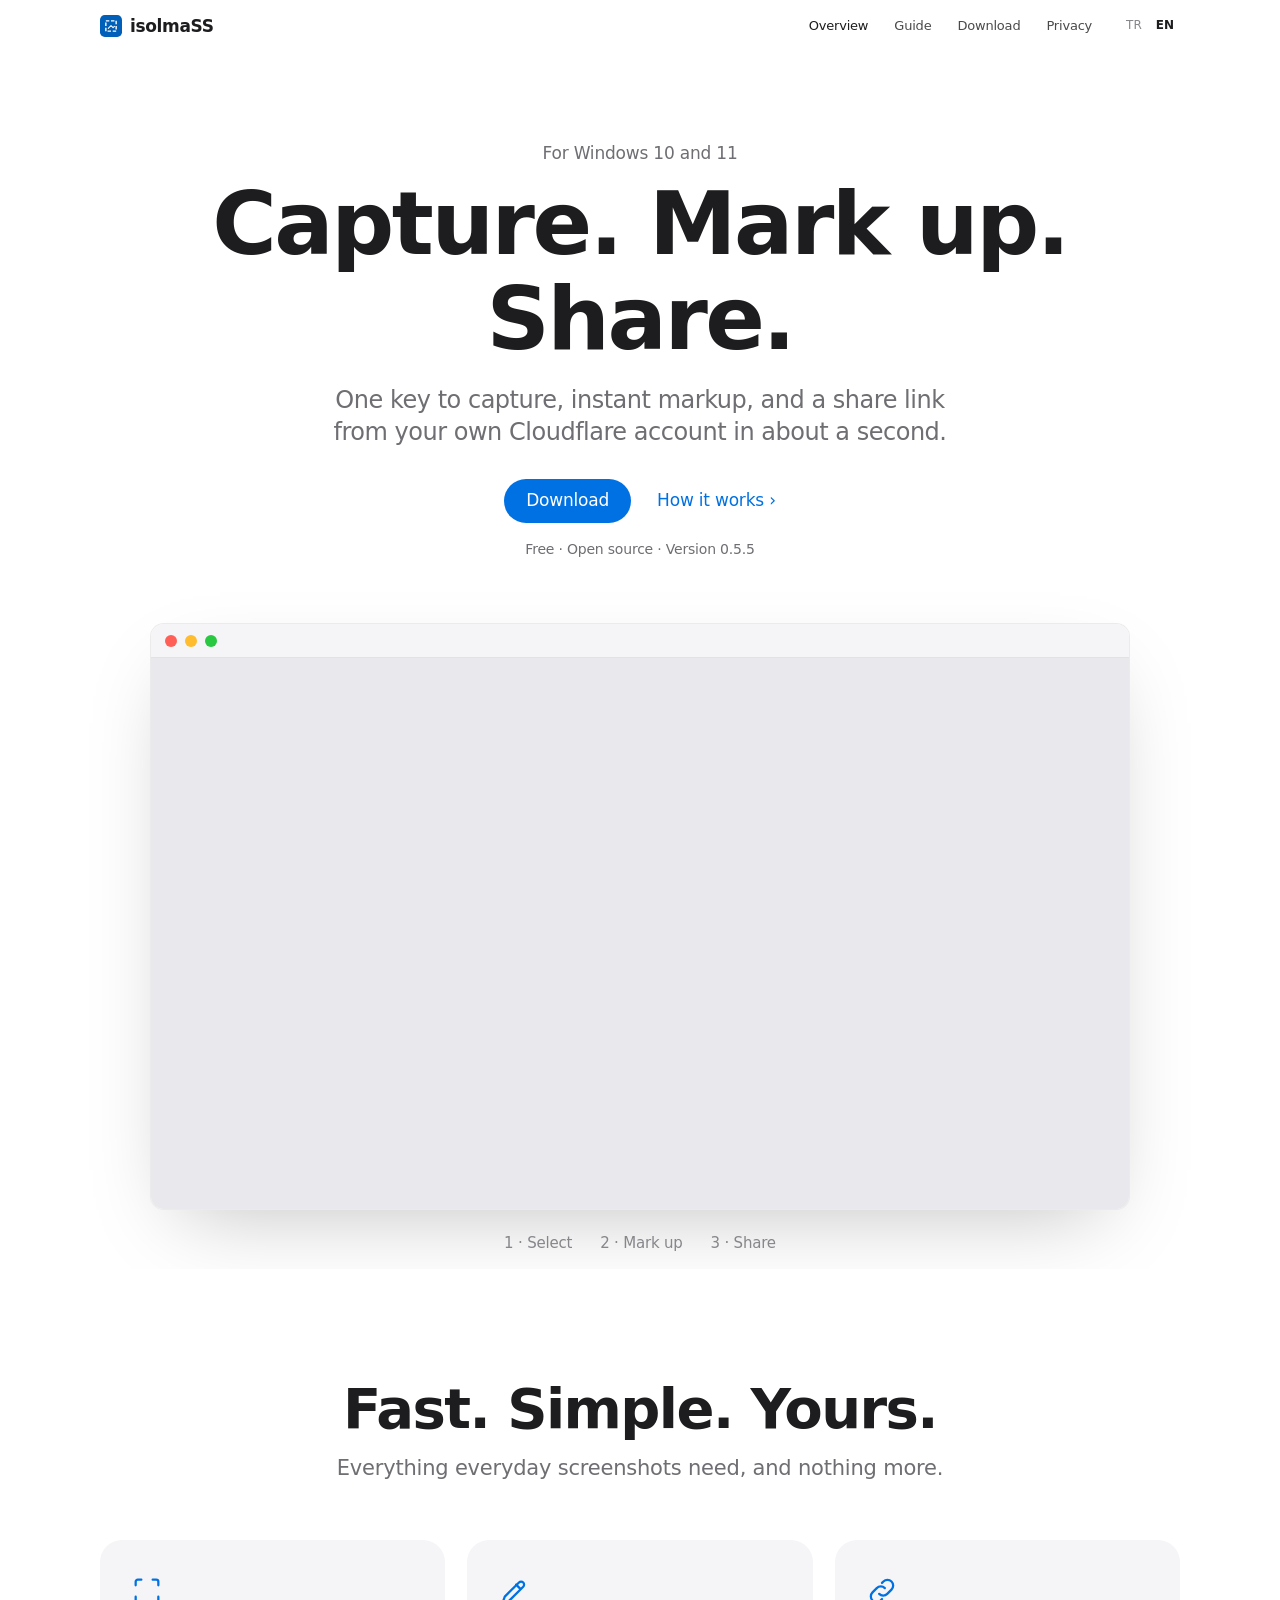
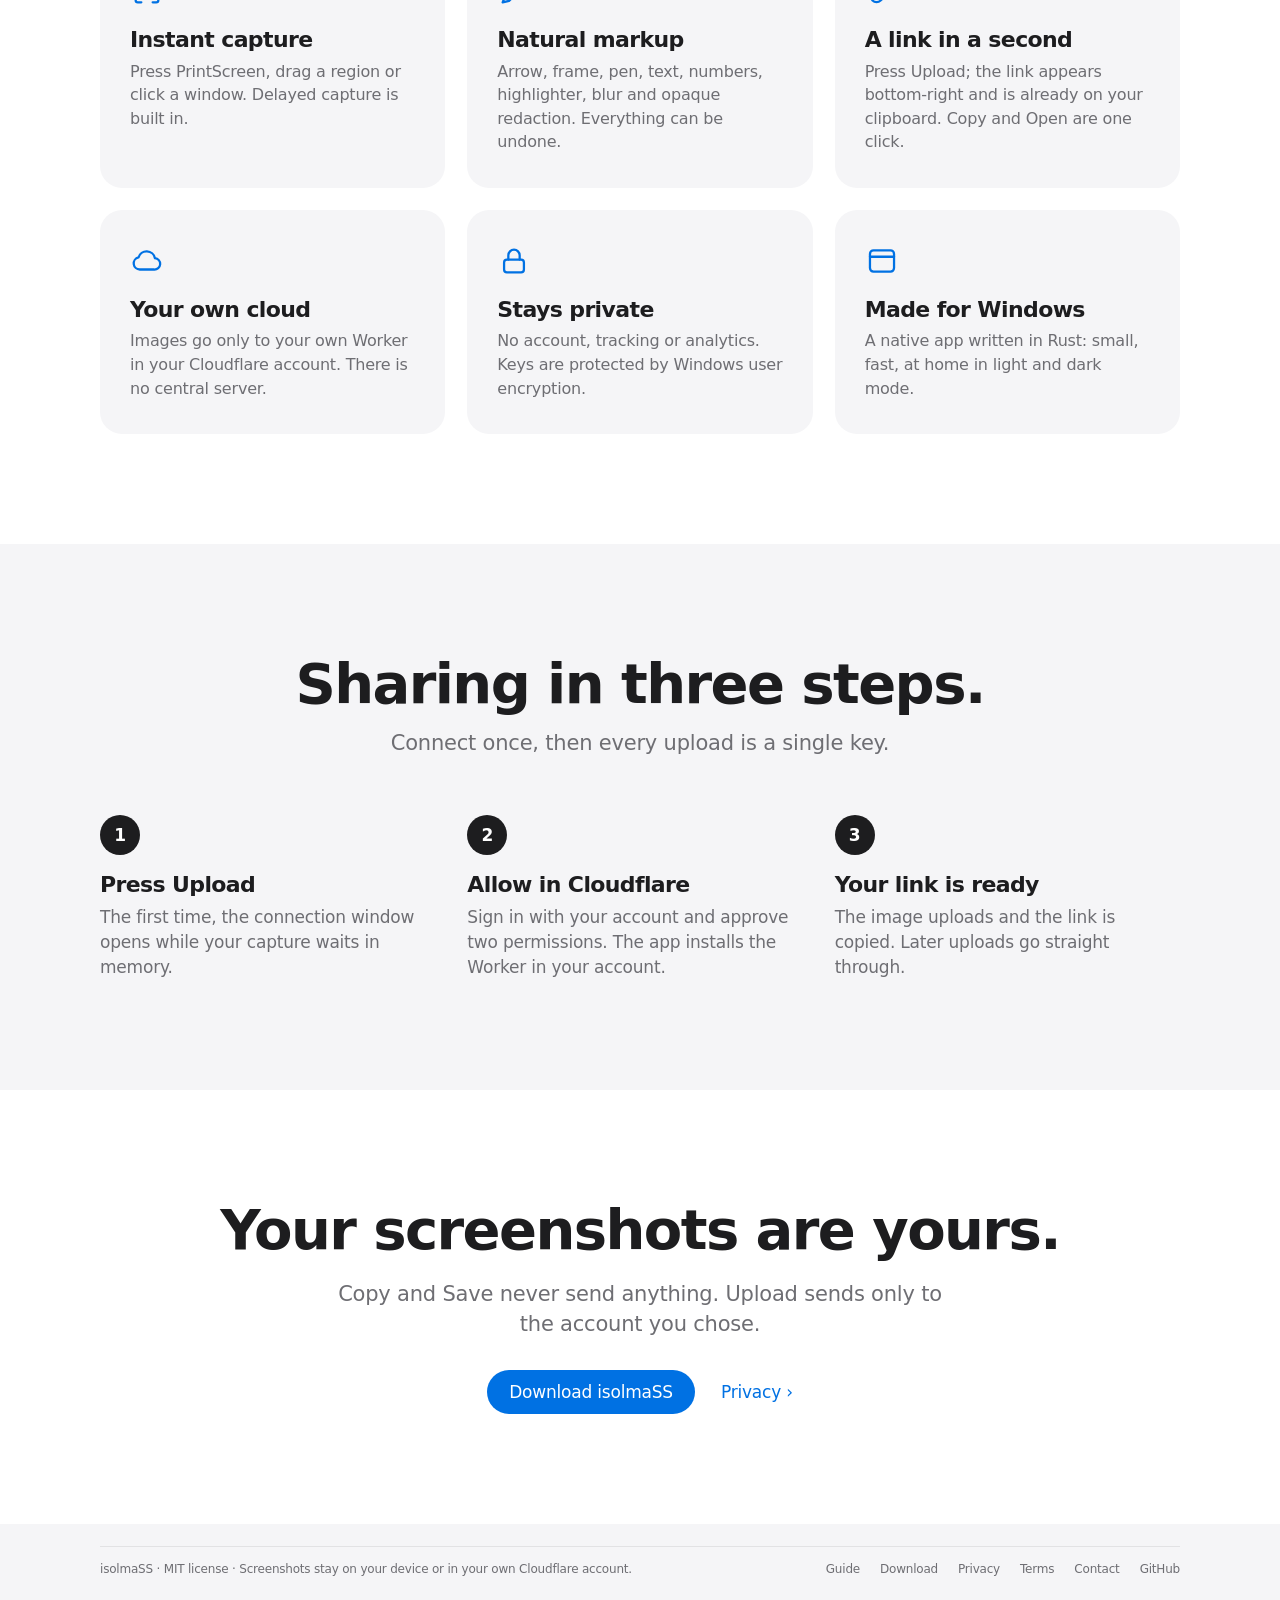
==== commit d2aa9be0: "Show real captures on the site; keep the upload card on top - Site hero: three real isolmaSS capture" ====
--- a/site/index.html
+++ b/site/index.html
@@ -36,13 +36,20 @@
 <div class="buttons"><a class="button" href="https://github.com/isolmaz/isolmaSS-updates/releases/latest/download/isolmass-setup.exe"><span data-lang="tr">İndir</span><span data-lang="en">Download</span></a><a class="link-more" href="docs.html"><span data-lang="tr">Nasıl çalışır</span><span data-lang="en">How it works</span></a></div>
 <p class="fine"><span data-lang="tr">Ücretsiz · Açık kaynak · Sürüm 0.5.5</span><span data-lang="en">Free · Open source · Version 0.5.5</span></p>
 </div>
-<div class="mock" aria-hidden="true">
-<div class="mock__window"><span class="mock__line" style="top:22%;width:60%"></span><span class="mock__line" style="top:34%;width:78%"></span><span class="mock__line" style="top:46%;width:52%"></span><span class="mock__line" style="top:58%;width:70%"></span><span class="mock__line" style="top:70%;width:44%"></span></div>
-<div class="mock__select"></div>
-<div class="mock__arrow"></div>
-<div class="mock__box"></div>
-<div class="mock__toolbar"><span></span><span></span><span></span><span></span><span></span><span></span></div>
-<div class="mock__toast"><strong><span data-lang="tr">Yüklendi · bağlantı kopyalandı</span><span data-lang="en">Uploaded · link copied</span></strong><em>isolmass-share-…/i/Ek18giWpXlGcw4UQ</em><div><span><span data-lang="tr">Kopyala</span><span data-lang="en">Copy</span></span><span><span data-lang="tr">Aç</span><span data-lang="en">Open</span></span></div></div>
+<div class="showcase">
+<div class="frame">
+<div class="frame__bar" aria-hidden="true"><i></i><i></i><i></i></div>
+<div class="frame__stage" role="img" aria-label="isolmaSS: bir alan seçme, ok ve çerçeve çizme, ardından sağ altta yüklenen linkin kartı">
+<img src="assets/hero-1.jpg" width="1600" height="900" alt="" fetchpriority="high">
+<img src="assets/hero-2.jpg" width="1600" height="900" alt="" loading="lazy">
+<img src="assets/hero-3.jpg" width="1600" height="900" alt="" loading="lazy">
+</div>
+</div>
+<ul class="stages">
+<li><span data-lang="tr">1 · Seç</span><span data-lang="en">1 · Select</span></li>
+<li><span data-lang="tr">2 · İşaretle</span><span data-lang="en">2 · Mark up</span></li>
+<li><span data-lang="tr">3 · Paylaş</span><span data-lang="en">3 · Share</span></li>
+</ul>
 </div>
 </section>
 
--- a/site/styles.css
+++ b/site/styles.css
@@ -114,32 +114,32 @@
 .hero__lead { margin: 18px auto 30px; max-width: 640px; color: var(--muted); font-size: clamp(19px, 2.4vw, 24px); line-height: 1.35; letter-spacing: -.02em; }
 .hero .fine { margin-top: 16px; }
 
-/* Product mock: a capture with the toolbar and the upload card. */
-.mock { position: relative; margin: 64px auto 0; width: min(100% - 44px, 940px); aspect-ratio: 16 / 9; border-radius: 22px 22px 0 0; overflow: hidden; background: linear-gradient(160deg, #cfe3ff 0%, #e9e4ff 45%, #ffe9f1 100%); box-shadow: var(--shadow); }
-@media (prefers-color-scheme: dark) { .mock { background: linear-gradient(160deg, #0f2747 0%, #231c43 50%, #3a1a2a 100%); } }
-.mock__dim { position: absolute; inset: 0; background: rgba(0, 0, 0, .28); }
-.mock__window { position: absolute; left: 7%; top: 11%; width: 56%; height: 62%; border-radius: 12px; background: rgba(255, 255, 255, .85); box-shadow: 0 10px 30px rgba(0, 0, 0, .15); }
-@media (prefers-color-scheme: dark) { .mock__window { background: rgba(40, 40, 44, .92); } }
-.mock__window::before { content: ""; position: absolute; left: 14px; top: 14px; width: 42px; height: 10px; border-radius: 6px; background: repeating-linear-gradient(90deg, #ff5f57 0 10px, transparent 10px 16px, #febc2e 16px 26px, transparent 26px 32px, #28c840 32px 42px); }
-.mock__line { position: absolute; left: 7%; height: 9px; border-radius: 5px; background: rgba(0, 0, 0, .09); }
-@media (prefers-color-scheme: dark) { .mock__line { background: rgba(255, 255, 255, .12); } }
-.mock__select { position: absolute; left: 20%; top: 25%; width: 48%; height: 46%; border: 1.5px solid #fff; box-shadow: 0 0 0 9999px rgba(0, 0, 0, .32); border-radius: 2px; }
-.mock__select::before { content: "1024 × 576"; position: absolute; left: 0; top: -26px; padding: 2px 8px; border-radius: 6px; background: rgba(0, 0, 0, .6); color: #fff; font: 12px var(--font); }
-.mock__arrow { position: absolute; left: 30%; top: 38%; width: 22%; height: 2.5px; background: #e03131; transform: rotate(-18deg); transform-origin: left center; border-radius: 2px; }
-.mock__arrow::after { content: ""; position: absolute; right: -2px; top: -5px; border-left: 12px solid #e03131; border-top: 6px solid transparent; border-bottom: 6px solid transparent; }
-.mock__box { position: absolute; left: 52%; top: 44%; width: 12%; height: 17%; border: 2.5px solid #e03131; border-radius: 4px; }
-.mock__toolbar { position: absolute; left: 34%; top: 74%; display: flex; gap: 6px; padding: 7px; border-radius: 12px; background: rgba(32, 32, 34, .92); box-shadow: 0 8px 24px rgba(0, 0, 0, .3); }
-.mock__toolbar span { width: 26px; height: 26px; border-radius: 7px; background: rgba(255, 255, 255, .12); }
-.mock__toolbar span:nth-child(1) { background: #e03131; border-radius: 50%; transform: scale(.7); }
-.mock__toolbar span:nth-child(5) { width: 58px; background: #0071e3; }
-.mock__toast { position: absolute; right: 3%; bottom: 5%; width: min(44%, 330px); padding: 14px 16px; border-radius: 12px; background: rgba(250, 250, 252, .96); box-shadow: 0 12px 34px rgba(0, 0, 0, .25); text-align: left; font-size: 13px; line-height: 1.35; color: #1d1d1f; }
-@media (prefers-color-scheme: dark) { .mock__toast { background: rgba(44, 44, 46, .97); color: #f5f5f7; } }
-.mock__toast strong { display: block; font-size: 13px; }
-.mock__toast em { display: block; font-style: normal; opacity: .6; white-space: nowrap; overflow: hidden; text-overflow: ellipsis; margin-top: 2px; }
-.mock__toast div { display: flex; gap: 6px; justify-content: flex-end; margin-top: 10px; }
-.mock__toast div > span { padding: 4px 12px; border-radius: 7px; background: rgba(0, 0, 0, .06); font-size: 12px; }
-.mock__toast div > span:first-child { background: #0071e3; color: #fff; }
-@media (max-width: 600px) { .mock__toolbar { transform: scale(.75); transform-origin: left top; } .mock__toast { transform: scale(.85); transform-origin: right bottom; } }
+/* Showcase: real app captures in a simple window frame, cross-fading
+   through select → mark up → share. Static (middle frame) when motion is reduced. */
+.showcase { width: min(100% - 44px, 980px); margin: 64px auto 0; }
+.frame { border-radius: 14px; overflow: hidden; background: var(--card); box-shadow: var(--shadow); border: 1px solid var(--line); }
+.frame__bar { height: 34px; display: flex; align-items: center; gap: 8px; padding: 0 14px; background: var(--bg-alt); border-bottom: 1px solid var(--line); }
+.frame__bar i { width: 12px; height: 12px; border-radius: 50%; }
+.frame__bar i:nth-child(1) { background: #ff5f57; }
+.frame__bar i:nth-child(2) { background: #febc2e; }
+.frame__bar i:nth-child(3) { background: #28c840; }
+.frame__stage { position: relative; aspect-ratio: 16 / 9; background: #e8e8ed; }
+.frame__stage img { position: absolute; inset: 0; width: 100%; height: 100%; object-fit: cover; opacity: 0; animation: show 12s infinite; }
+.frame__stage img:nth-child(1) { animation-delay: 0s; }
+.frame__stage img:nth-child(2) { animation-delay: -8s; }
+.frame__stage img:nth-child(3) { animation-delay: -4s; }
+@keyframes show { 0%, 30% { opacity: 1; } 34%, 96% { opacity: 0; } 100% { opacity: 1; } }
+.stages { display: flex; justify-content: center; gap: 28px; margin-top: 22px; padding: 0; list-style: none; font-size: 15px; color: var(--faint); }
+.stages li { animation: stage 12s infinite; }
+.stages li:nth-child(1) { animation-delay: 0s; }
+.stages li:nth-child(2) { animation-delay: -8s; }
+.stages li:nth-child(3) { animation-delay: -4s; }
+@keyframes stage { 0%, 30% { color: var(--text); } 34%, 96% { color: var(--faint); } 100% { color: var(--text); } }
+@media (prefers-reduced-motion: reduce) {
+  .frame__stage img, .stages li { animation: none; }
+  .frame__stage img:nth-child(2) { opacity: 1; }
+  .stages li:nth-child(2) { color: var(--text); }
+}
 
 /* Sections */
 .section { padding: 110px 0; }
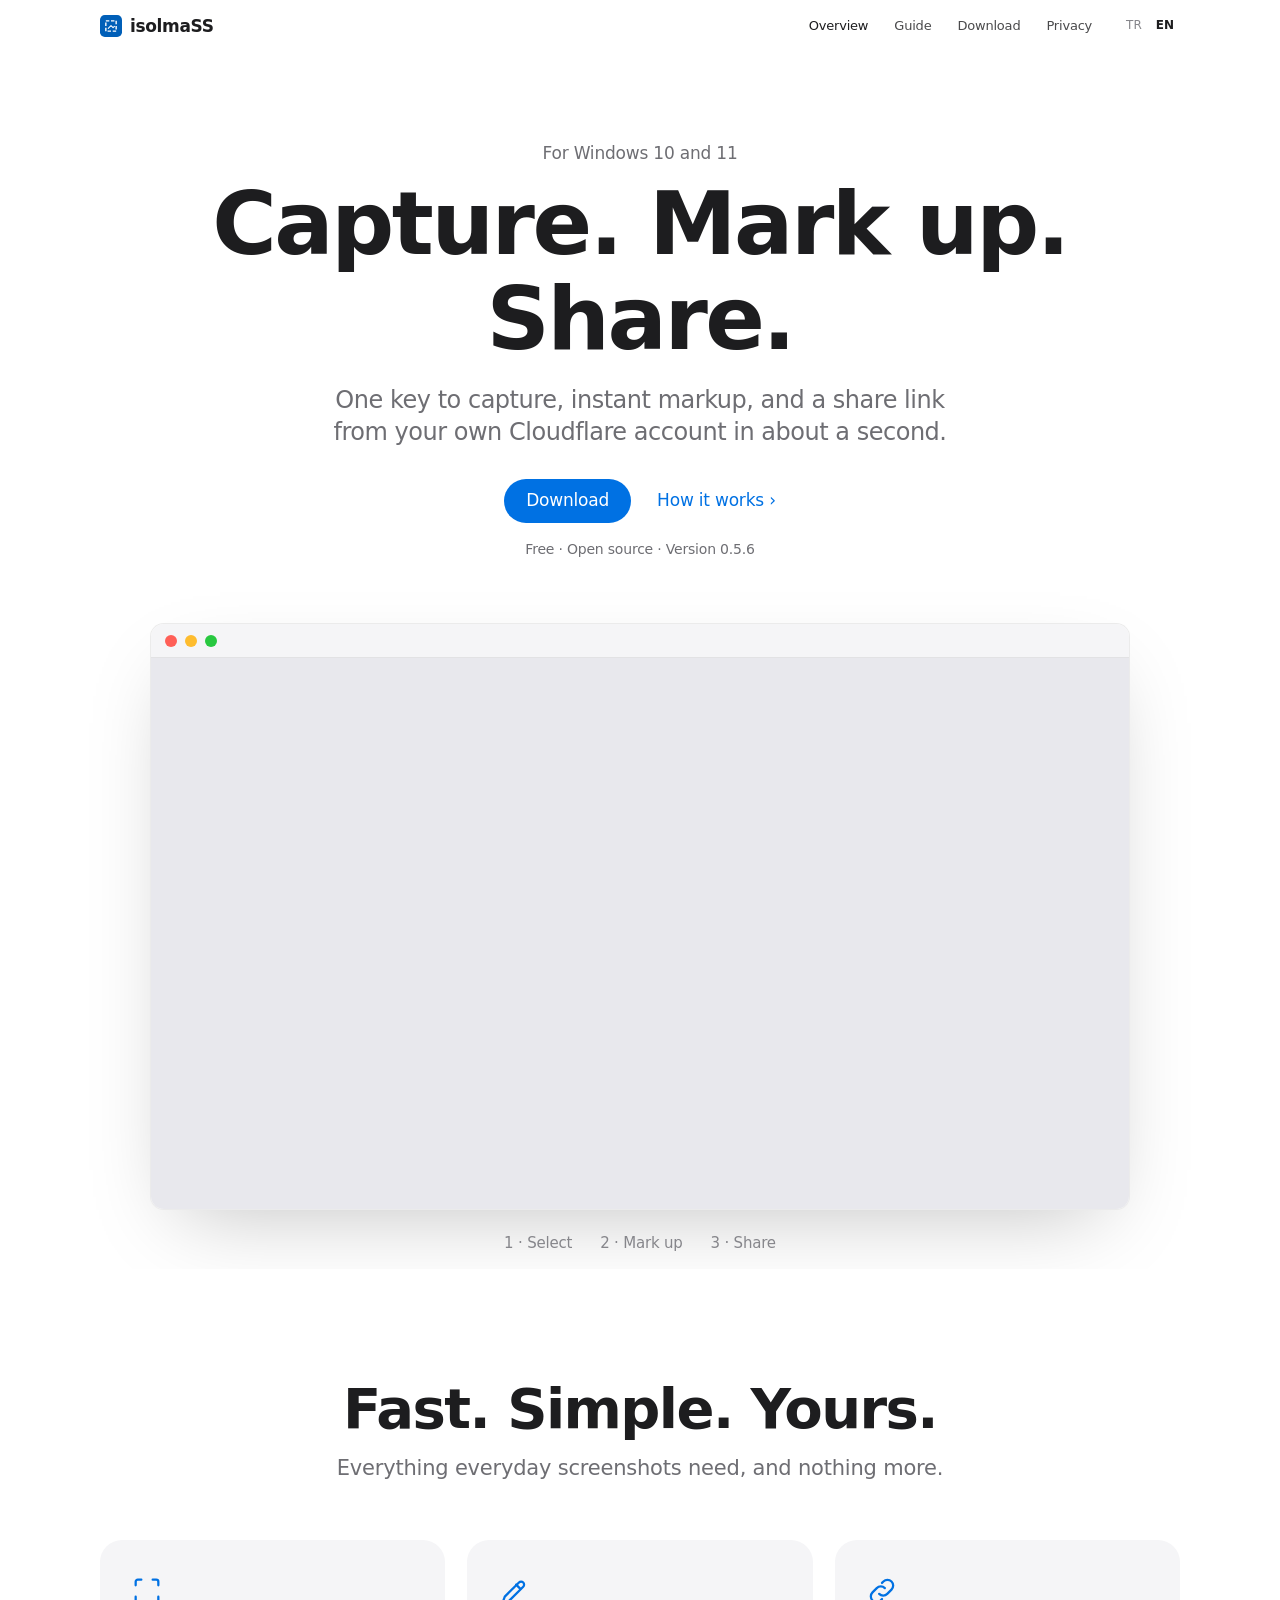
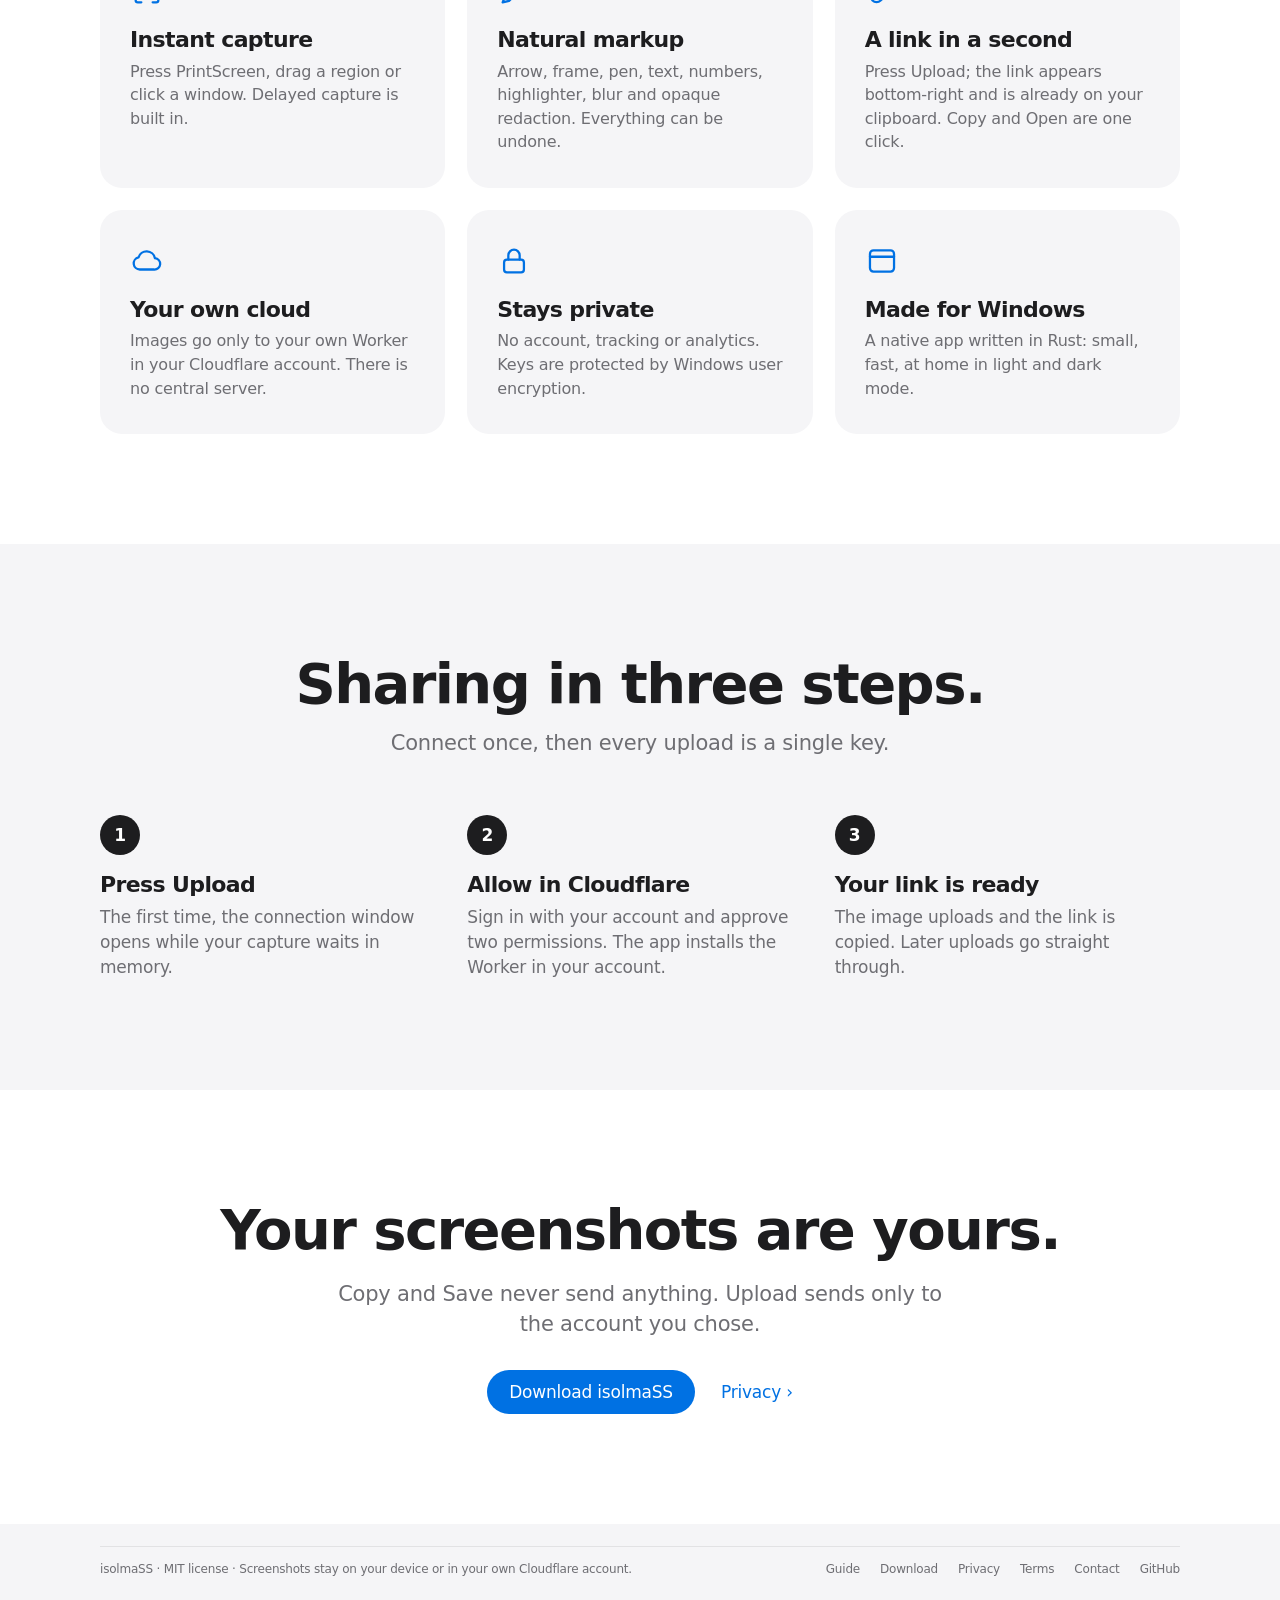
==== commit 20c1f74f: "Release v0.5.6: taskbar buttons for Settings and Cloudflare Settings and the Cloudflare window are c" ====
--- a/site/index.html
+++ b/site/index.html
@@ -34,7 +34,7 @@
 <h1><span data-lang="tr">Yakala. İşaretle.<br>Paylaş.</span><span data-lang="en">Capture. Mark up.<br>Share.</span></h1>
 <p class="hero__lead"><span data-lang="tr">Tek tuşla ekran görüntüsü, anında düzenleme ve kendi Cloudflare hesabınızda bir saniyede paylaşım linki.</span><span data-lang="en">One key to capture, instant markup, and a share link from your own Cloudflare account in about a second.</span></p>
 <div class="buttons"><a class="button" href="https://github.com/isolmaz/isolmaSS-updates/releases/latest/download/isolmass-setup.exe"><span data-lang="tr">İndir</span><span data-lang="en">Download</span></a><a class="link-more" href="docs.html"><span data-lang="tr">Nasıl çalışır</span><span data-lang="en">How it works</span></a></div>
-<p class="fine"><span data-lang="tr">Ücretsiz · Açık kaynak · Sürüm 0.5.5</span><span data-lang="en">Free · Open source · Version 0.5.5</span></p>
+<p class="fine"><span data-lang="tr">Ücretsiz · Açık kaynak · Sürüm 0.5.6</span><span data-lang="en">Free · Open source · Version 0.5.6</span></p>
 </div>
 <div class="showcase">
 <div class="frame">
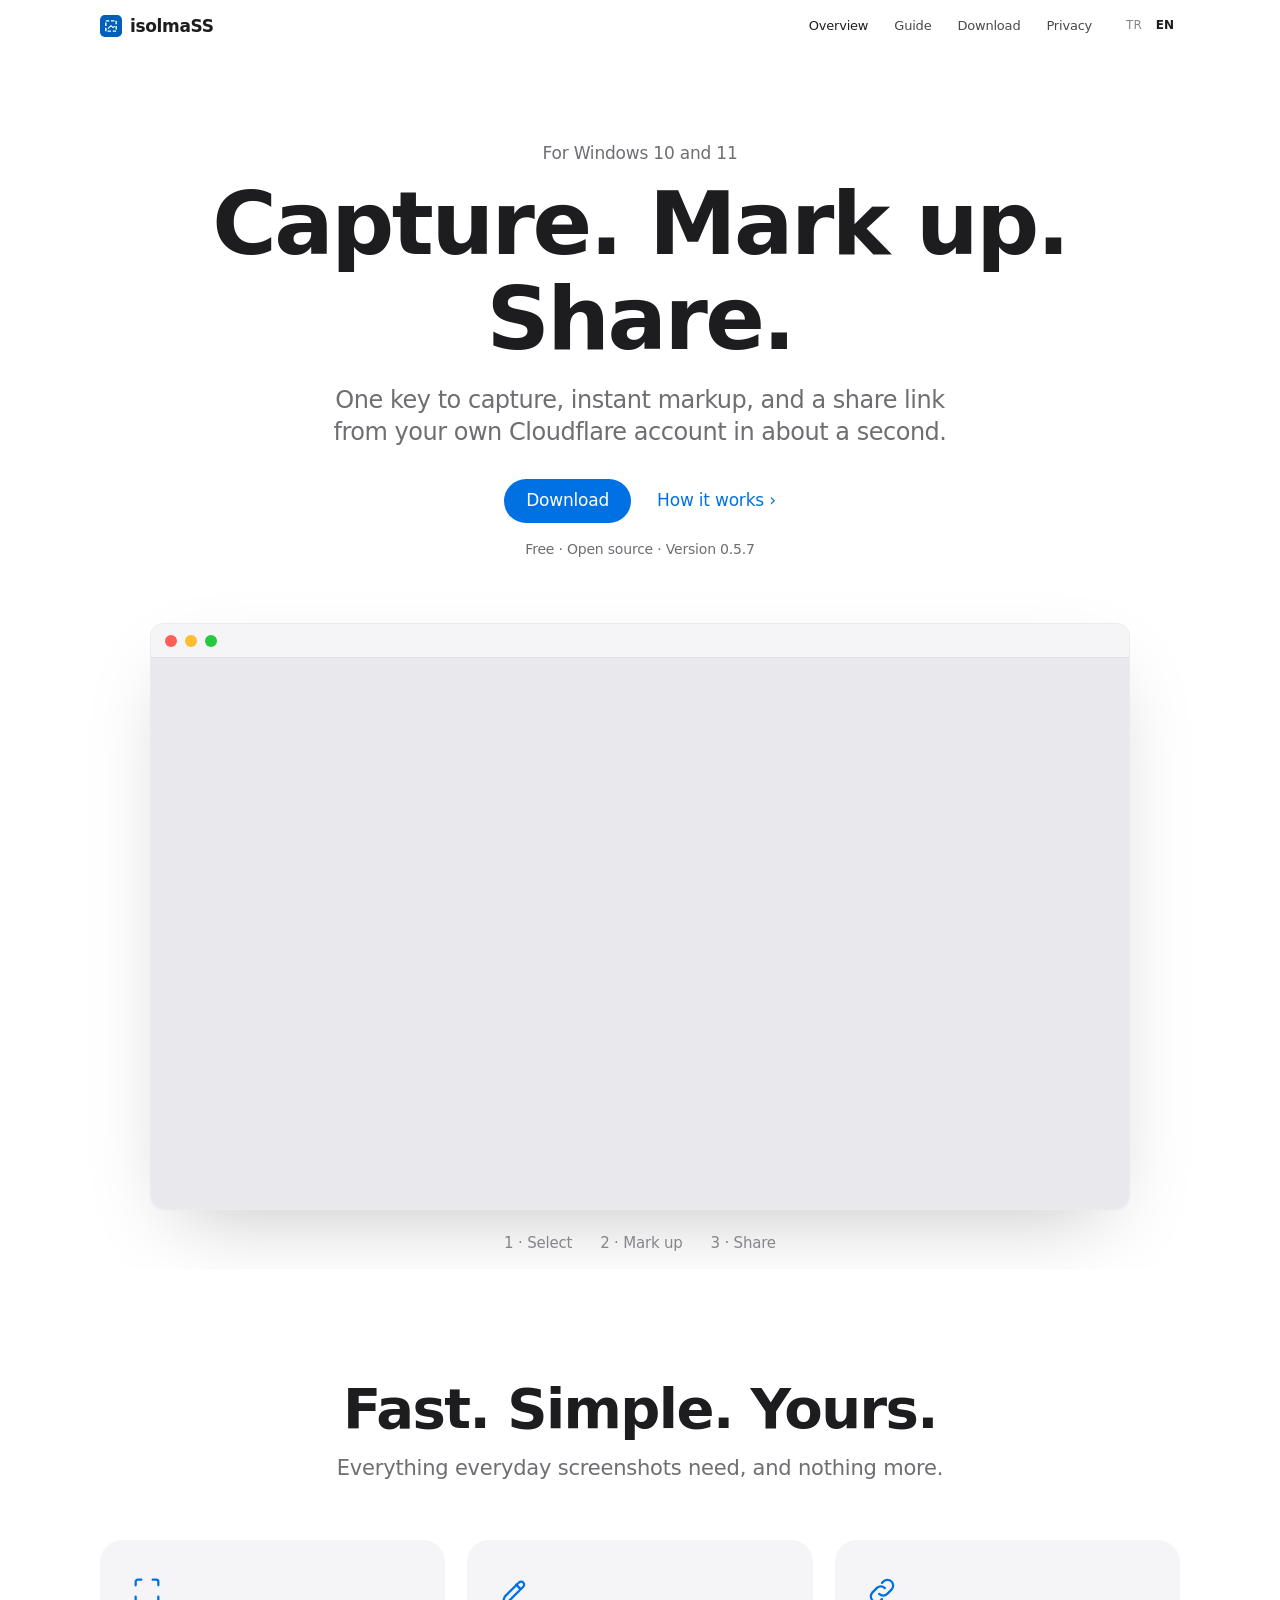
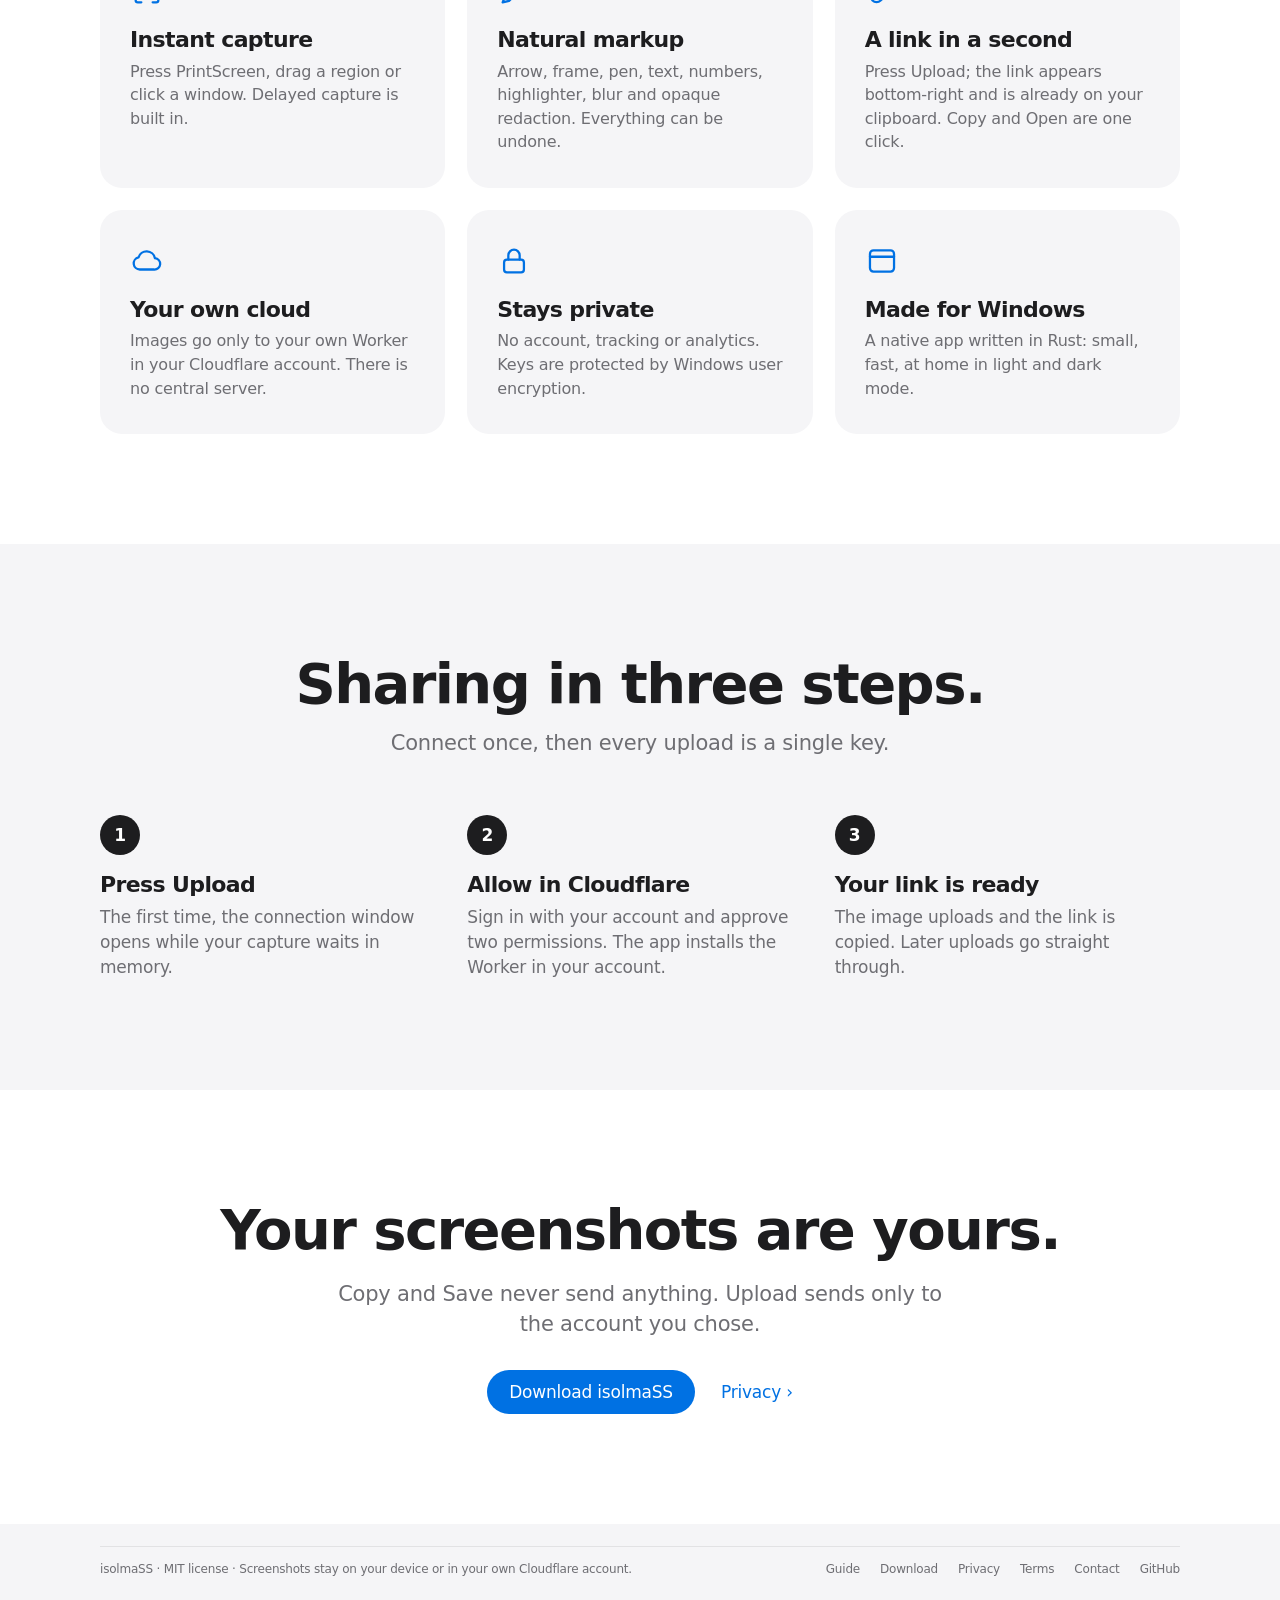
==== commit ee4821d7: "Release v0.5.7: view protection, caching and Worker updates - Worker v2: viewing is never blocked by" ====
--- a/site/index.html
+++ b/site/index.html
@@ -34,7 +34,7 @@
 <h1><span data-lang="tr">Yakala. İşaretle.<br>Paylaş.</span><span data-lang="en">Capture. Mark up.<br>Share.</span></h1>
 <p class="hero__lead"><span data-lang="tr">Tek tuşla ekran görüntüsü, anında düzenleme ve kendi Cloudflare hesabınızda bir saniyede paylaşım linki.</span><span data-lang="en">One key to capture, instant markup, and a share link from your own Cloudflare account in about a second.</span></p>
 <div class="buttons"><a class="button" href="https://github.com/isolmaz/isolmaSS-updates/releases/latest/download/isolmass-setup.exe"><span data-lang="tr">İndir</span><span data-lang="en">Download</span></a><a class="link-more" href="docs.html"><span data-lang="tr">Nasıl çalışır</span><span data-lang="en">How it works</span></a></div>
-<p class="fine"><span data-lang="tr">Ücretsiz · Açık kaynak · Sürüm 0.5.6</span><span data-lang="en">Free · Open source · Version 0.5.6</span></p>
+<p class="fine"><span data-lang="tr">Ücretsiz · Açık kaynak · Sürüm 0.5.7</span><span data-lang="en">Free · Open source · Version 0.5.7</span></p>
 </div>
 <div class="showcase">
 <div class="frame">
